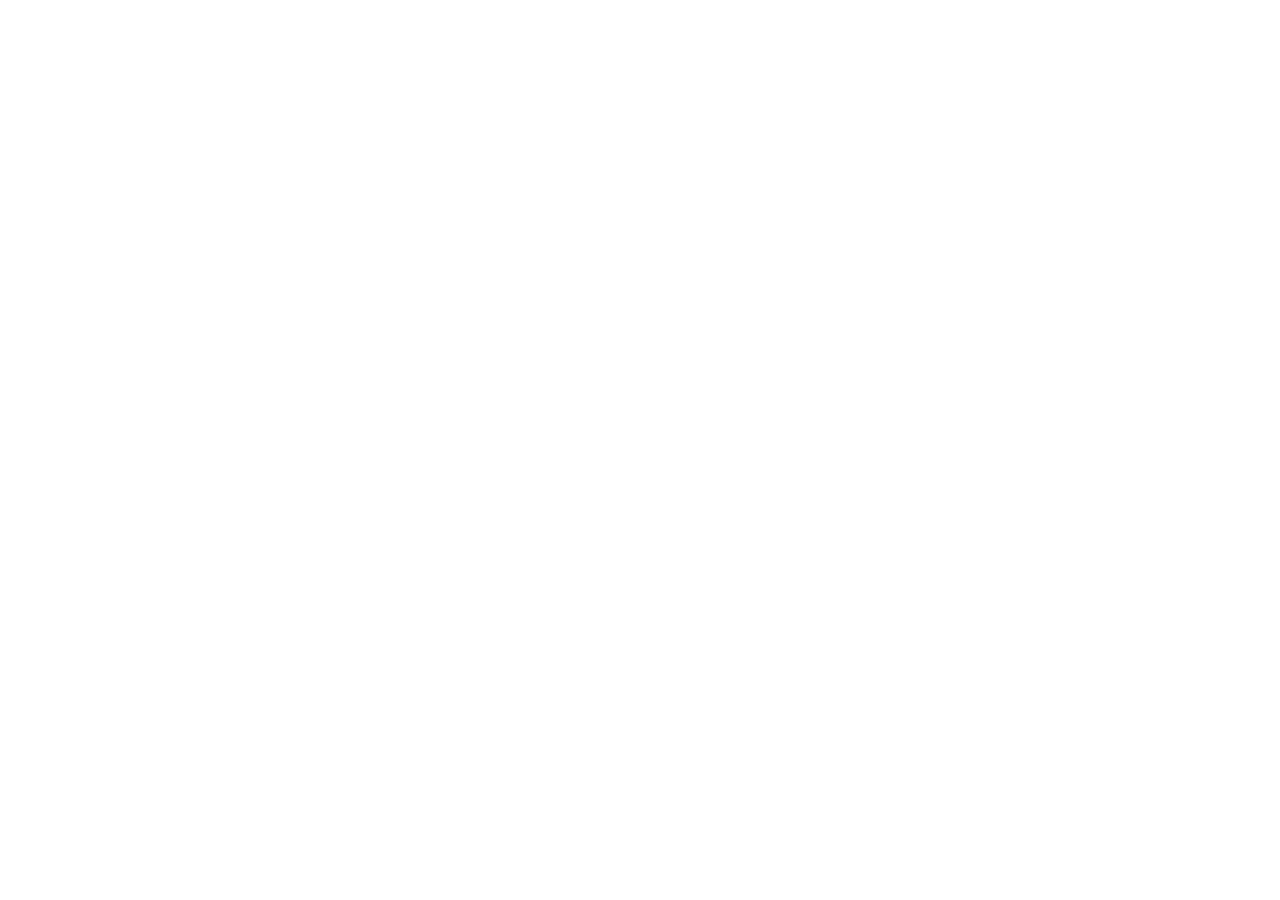
==== frontend/src/pages/home/index.html @ ae8a2eda "Loggin adding" ====
<!DOCTYPE html>
<html lang="en">

<head>
    <meta charset="UTF-8">
    <meta name="viewport" content="width=device-width, initial-scale=1.0">
    <title>Document</title>
    <script src="navbar.js" type="module"></script>
</head>

<body>
    <nav-bar></nav-bar>
</body>

</html>
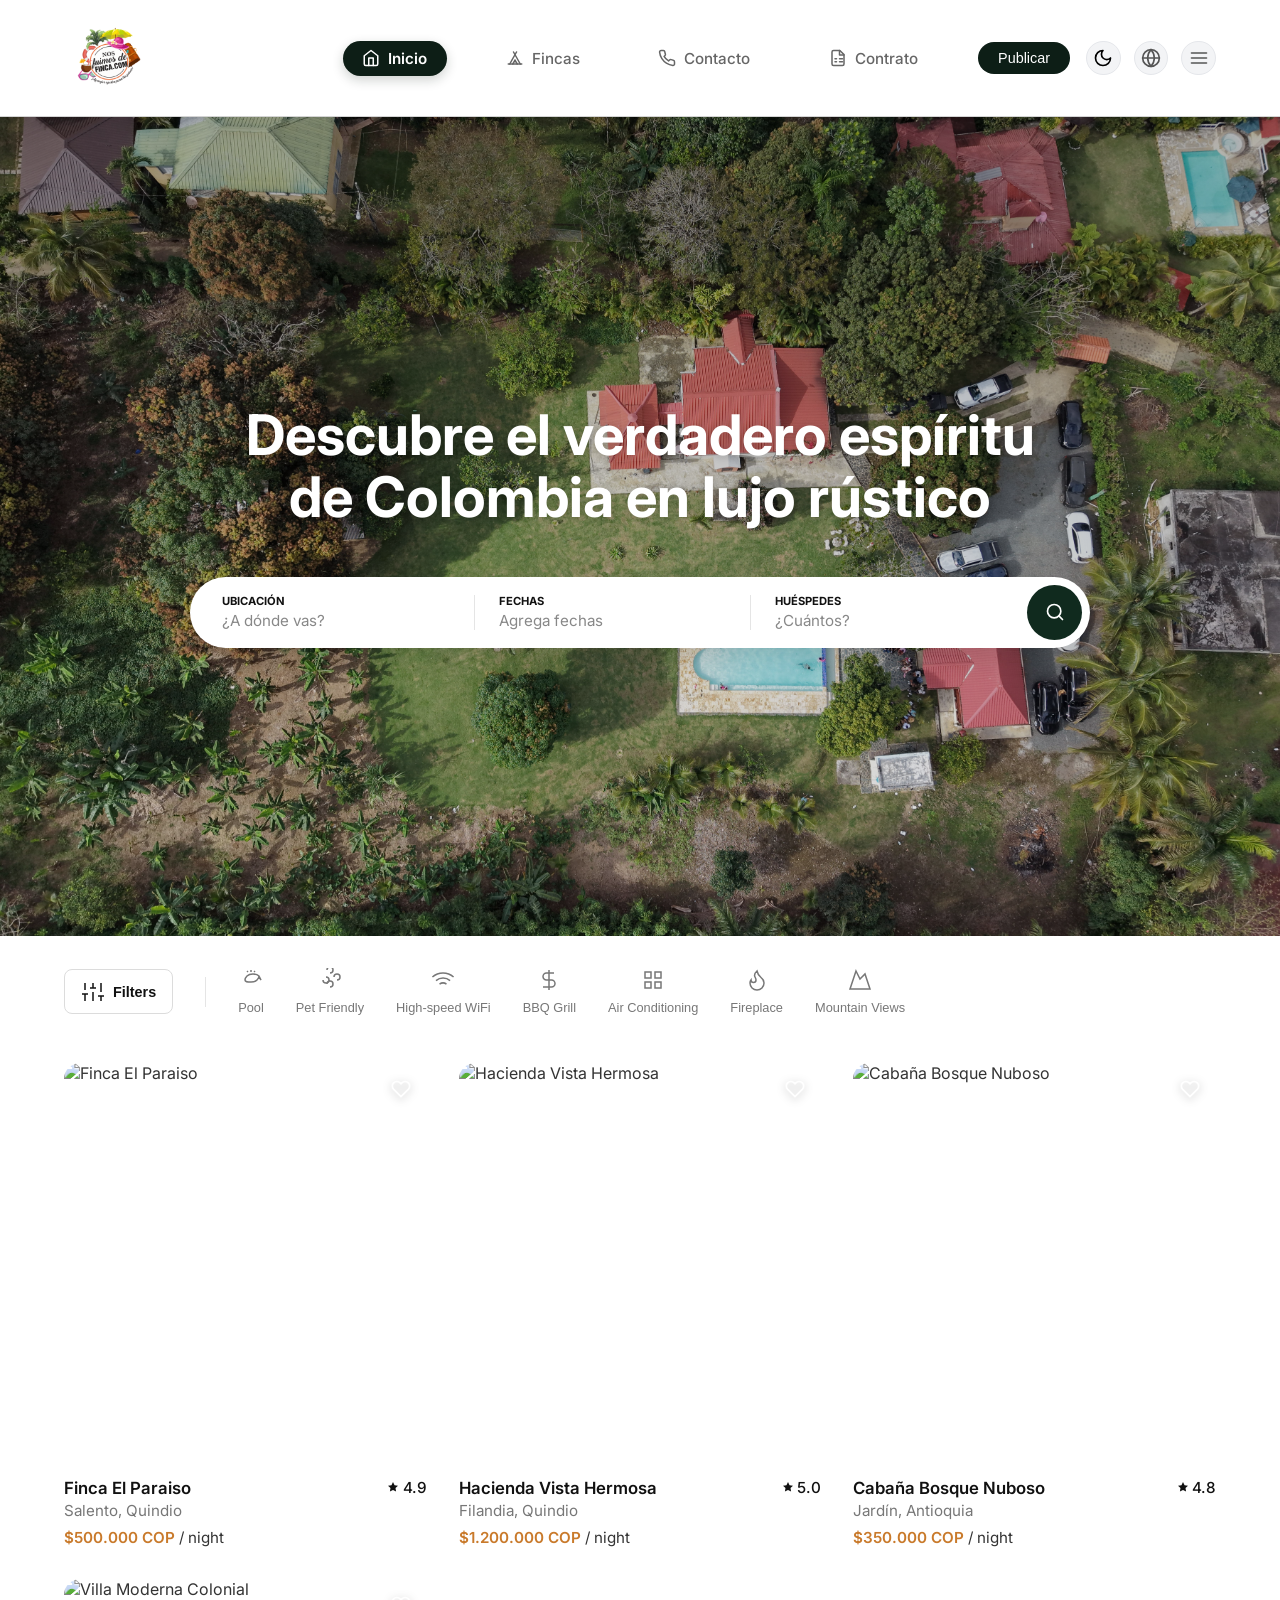
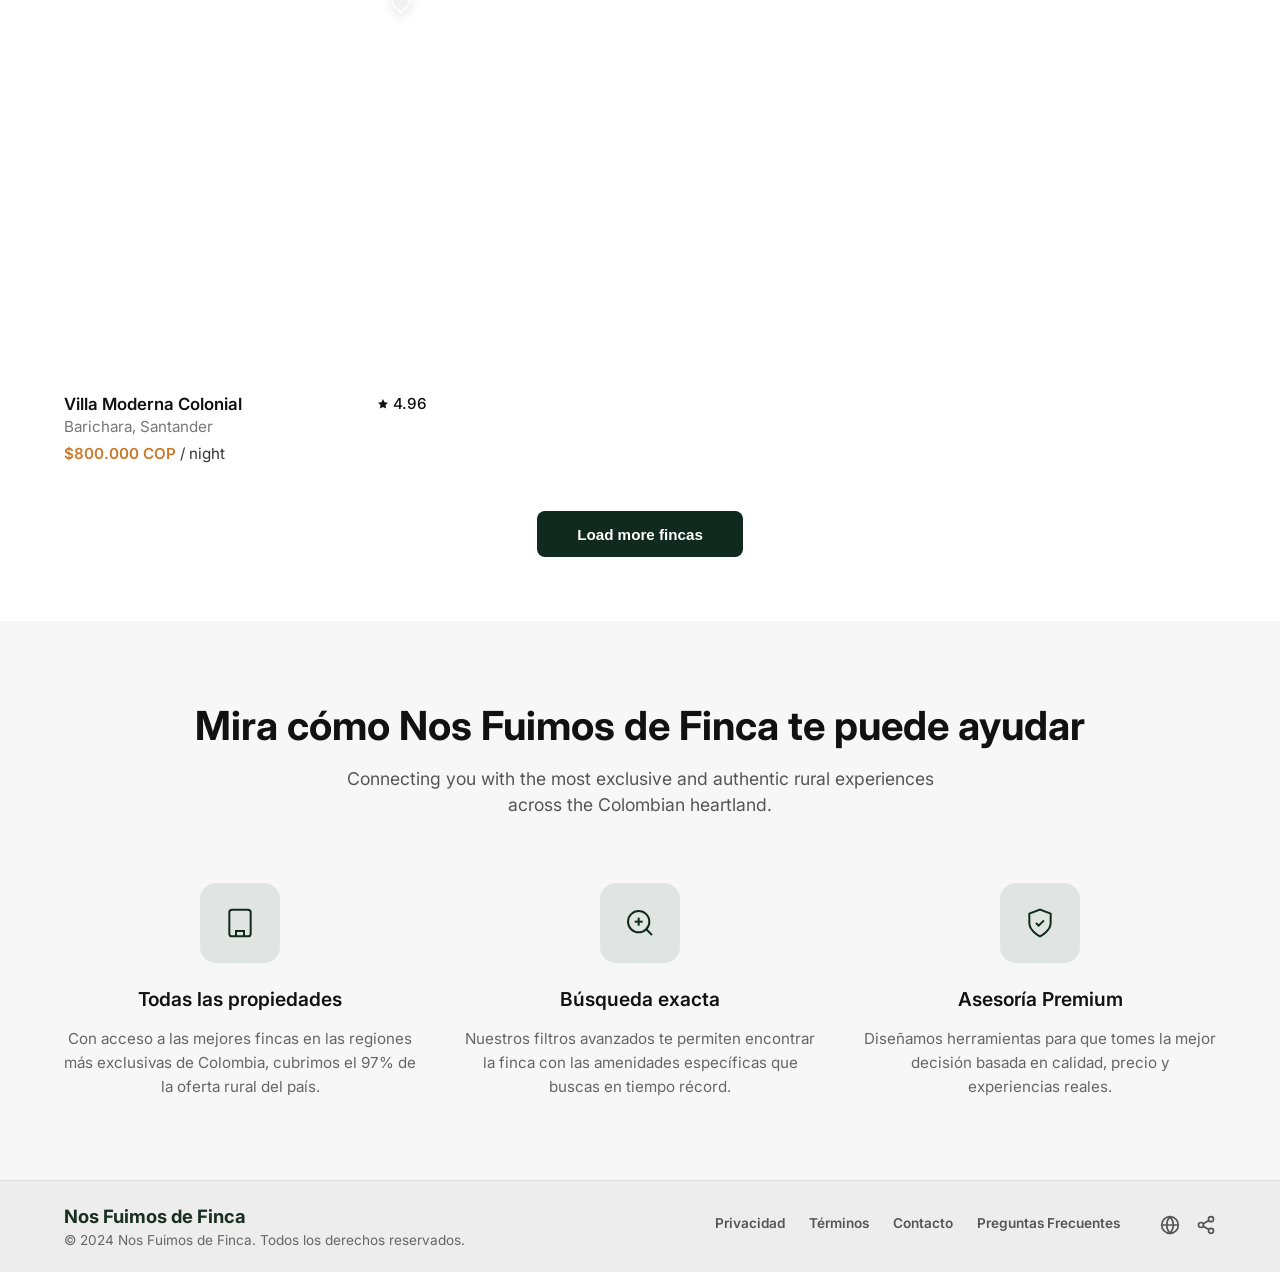
==== commit 8f47f9d5: "Index added" ====
--- a/frontend/src/pages/home/index.html
+++ b/frontend/src/pages/home/index.html
@@ -1,15 +1,275 @@
 <!DOCTYPE html>
-<html lang="en">
-
+<html lang="es">
 <head>
     <meta charset="UTF-8">
     <meta name="viewport" content="width=device-width, initial-scale=1.0">
-    <title>Document</title>
-    <script src="navbar.js" type="module"></script>
+    <title>Nos Fuimos de Finca - Home</title>
+    <link href="https://fonts.googleapis.com/css2?family=Inter:wght@400;500;600;700&display=swap" rel="stylesheet">
+    <link rel="stylesheet" href="../../components/navbar.css">
+    <link rel="stylesheet" href="../../components/footer.css">
+    <link rel="stylesheet" href="./home.css">
+    <link rel="stylesheet" href="https://cdn.jsdelivr.net/npm/flatpickr/dist/flatpickr.min.css">
+    <script src="https://cdn.jsdelivr.net/npm/flatpickr"></script>
+    <script src="https://npmcdn.com/flatpickr/dist/l10n/es.js"></script>
+    <script src="../../components/navbar.js" defer></script>
+    <script src="../../components/footer.js" defer></script>
+    <script src="./home.js" defer></script>
 </head>
-
 <body>
     <nav-bar></nav-bar>
+
+    <main class="home-wrapper">
+        <!-- Hero Section -->
+        <section class="hero-section">
+            <div class="hero-carousel" id="heroCarousel">
+                <div class="carousel-inner">
+                    <div class="carousel-item active">
+                        <img src="/frontend/public/pexels-arlin-raf-2160819254-37131300.jpg" alt="Cafetal en Colombia">
+                    </div>
+                    <div class="carousel-item">
+                        <img src="/frontend/public/pexels-clodoaldo-franco-2150764283-31316043.jpg" alt="Finca paisaje">
+                    </div>
+                    <div class="carousel-item">
+                        <img src="/frontend/public/pexels-santiagob-9408324.jpg" alt="Finca moderna">
+                    </div>
+                    <div class="carousel-item">
+                        <img src="/frontend/public/pexels-jean-paul-montanaro-49563862-14510506.jpg" alt="Paisaje verde">
+                    </div>
+                </div>
+                <div class="hero-overlay"></div>
+            </div>
+            
+            <div class="hero-content">
+                <h1 class="hero-title">Descubre el verdadero espíritu<br>de Colombia en lujo rústico</h1>
+                
+                <div class="hero-search-bar" id="searchBar">
+                    <!-- Buscador: Ubicación -->
+                    <div class="search-field" data-dropdown="location-dropdown">
+                        <div class="search-field-content">
+                            <label>UBICACIÓN</label>
+                            <input type="text" placeholder="¿A dónde vas?" readonly>
+                        </div>
+                        <div class="search-dropdown" id="location-dropdown">
+                            <ul class="dropdown-list">
+                                <li>Quindío, Colombia</li>
+                                <li>Antioquia, Colombia</li>
+                                <li>Santander, Colombia</li>
+                                <li>Eje Cafetero</li>
+                            </ul>
+                        </div>
+                    </div>
+                    
+                    <div class="search-divider"></div>
+                    
+                    <!-- Buscador: Fechas -->
+                    <div class="search-field" data-dropdown="dates-dropdown">
+                        <div class="search-field-content">
+                            <label>FECHAS</label>
+                            <input type="text" id="date-display" placeholder="Agrega fechas" readonly>
+                        </div>
+                        <div class="search-dropdown dates-dropdown-container" id="dates-dropdown">
+                            <!-- Contenedor para el calendario inline de Flatpickr -->
+                            <input type="text" id="date-picker-inline" style="display: none;">
+                        </div>
+                    </div>
+                    
+                    <div class="search-divider"></div>
+                    
+                    <!-- Buscador: Huéspedes -->
+                    <div class="search-field" data-dropdown="guests-dropdown">
+                        <div class="search-field-content">
+                            <label>HUÉSPEDES</label>
+                            <input type="text" placeholder="¿Cuántos?" readonly>
+                        </div>
+                        <div class="search-dropdown" id="guests-dropdown">
+                            <div class="guest-counter">
+                                <div class="guest-type">
+                                    <strong>Adultos</strong>
+                                    <span>Edad 13+</span>
+                                </div>
+                                <div class="counter-controls">
+                                    <button class="btn-minus">-</button>
+                                    <span>0</span>
+                                    <button class="btn-plus">+</button>
+                                </div>
+                            </div>
+                            <div class="guest-counter">
+                                <div class="guest-type">
+                                    <strong>Niños</strong>
+                                    <span>Edades 2-12</span>
+                                </div>
+                                <div class="counter-controls">
+                                    <button class="btn-minus">-</button>
+                                    <span>0</span>
+                                    <button class="btn-plus">+</button>
+                                </div>
+                            </div>
+                        </div>
+                    </div>
+                    
+                    <!-- Botón Buscar -->
+                    <button class="search-submit-btn" aria-label="Buscar">
+                        <svg width="20" height="20" viewBox="0 0 24 24" fill="none" stroke="currentColor" stroke-width="2" stroke-linecap="round" stroke-linejoin="round"><circle cx="11" cy="11" r="8"/><path d="m21 21-4.3-4.3"/></svg>
+                    </button>
+                </div>
+            </div>
+        </section>
+
+        <!-- Filters Section -->
+        <section class="filters-section">
+            <div class="filters-container">
+                <button class="filter-btn active">
+                    <svg width="24" height="24" viewBox="0 0 24 24" fill="none" stroke="currentColor" stroke-width="1.5"><path d="M4 21v-7M4 10V3M12 21v-9M12 8V3M20 21v-5M20 12V3M1 14h6M9 8h6M17 16h6"/></svg>
+                    <span>Filters</span>
+                </button>
+                <div class="filter-divider"></div>
+                <button class="filter-item">
+                    <svg width="24" height="24" viewBox="0 0 24 24" fill="none" stroke="currentColor" stroke-width="1.5"><path d="M22 12c-2-2-2-4-2-4s-2-2-6-2-6 2-6 2-2 2-2 4 2 2 6 2 6-2 6-2 2-2 2-4z"/><path d="M12 2v2"/><path d="M16 3l-1 1"/><path d="M8 3l1 1"/></svg>
+                    <span>Pool</span>
+                </button>
+                <button class="filter-item">
+                    <svg width="24" height="24" viewBox="0 0 24 24" fill="none" stroke="currentColor" stroke-width="1.5"><path d="M12 5a3 3 0 1 0-3-3M19 12a3 3 0 1 0-3-3M5 12a3 3 0 1 0 3-3M12 19a3 3 0 1 0-3-3"/></svg>
+                    <span>Pet Friendly</span>
+                </button>
+                <button class="filter-item">
+                    <svg width="24" height="24" viewBox="0 0 24 24" fill="none" stroke="currentColor" stroke-width="1.5"><path d="M5 12.55a11 11 0 0 1 14.08 0M1.42 9a16 16 0 0 1 21.16 0M8.53 16.11a6 6 0 0 1 6.95 0M12 20h.01"/></svg>
+                    <span>High-speed WiFi</span>
+                </button>
+                <button class="filter-item">
+                    <svg width="24" height="24" viewBox="0 0 24 24" fill="none" stroke="currentColor" stroke-width="1.5"><path d="M12 2v20M17 5H9.5a3.5 3.5 0 0 0 0 7h5a3.5 3.5 0 0 1 0 7H6"/></svg>
+                    <span>BBQ Grill</span>
+                </button>
+                <button class="filter-item">
+                    <svg width="24" height="24" viewBox="0 0 24 24" fill="none" stroke="currentColor" stroke-width="1.5"><path d="M14 14h6v6h-6zM4 14h6v6H4zM14 4h6v6h-6zM4 4h6v6H4z"/></svg>
+                    <span>Air Conditioning</span>
+                </button>
+                <button class="filter-item">
+                    <svg width="24" height="24" viewBox="0 0 24 24" fill="none" stroke="currentColor" stroke-width="1.5"><path d="M8.5 14.5A2.5 2.5 0 0 0 11 12c0-1.38-.5-2-1-3-1.072-2.143-.224-4.054 2-6 .5 2.5 2 4.9 4 6.5 2 1.6 3 3.5 3 5.5a7 7 0 1 1-14 0c0-1.153.433-2.294 1-3a2.5 2.5 0 0 0 2.5 2.5z"/></svg>
+                    <span>Fireplace</span>
+                </button>
+                <button class="filter-item">
+                    <svg width="24" height="24" viewBox="0 0 24 24" fill="none" stroke="currentColor" stroke-width="1.5"><path d="m8 3 4 8 5-5 5 15H2L8 3z"/></svg>
+                    <span>Mountain Views</span>
+                </button>
+            </div>
+        </section>
+
+        <!-- Fincas Catalog Grid -->
+        <section class="fincas-section">
+            <div class="fincas-grid">
+                <!-- Card 1 -->
+                <article class="finca-card">
+                    <div class="finca-img-wrapper">
+                        <img src="https://images.unsplash.com/photo-1518548419970-58e3b4079ab2?w=500&auto=format&fit=crop" alt="Finca El Paraiso">
+                        <button class="favorite-btn" aria-label="Favorite">
+                            <svg width="20" height="20" viewBox="0 0 24 24" fill="none" stroke="currentColor" stroke-width="2"><path d="M20.84 4.61a5.5 5.5 0 0 0-7.78 0L12 5.67l-1.06-1.06a5.5 5.5 0 0 0-7.78 7.78l1.06 1.06L12 21.23l7.78-7.78 1.06-1.06a5.5 5.5 0 0 0 0-7.78z"/></svg>
+                        </button>
+                    </div>
+                    <div class="finca-info">
+                        <div class="finca-header">
+                            <h3 class="finca-title">Finca El Paraiso</h3>
+                            <span class="finca-rating"><svg width="12" height="12" viewBox="0 0 24 24" fill="currentColor" stroke="none"><polygon points="12 2 15.09 8.26 22 9.27 17 14.14 18.18 21.02 12 17.77 5.82 21.02 7 14.14 2 9.27 8.91 8.26 12 2"/></svg> 4.9</span>
+                        </div>
+                        <p class="finca-location">Salento, Quindio</p>
+                        <p class="finca-price"><strong>$500.000 COP</strong> / night</p>
+                    </div>
+                </article>
+
+                <!-- Card 2 -->
+                <article class="finca-card">
+                    <div class="finca-img-wrapper">
+                        <img src="https://images.unsplash.com/photo-1449844908441-8829872d2607?w=500&auto=format&fit=crop" alt="Hacienda Vista Hermosa">
+                        <button class="favorite-btn" aria-label="Favorite">
+                            <svg width="20" height="20" viewBox="0 0 24 24" fill="none" stroke="currentColor" stroke-width="2"><path d="M20.84 4.61a5.5 5.5 0 0 0-7.78 0L12 5.67l-1.06-1.06a5.5 5.5 0 0 0-7.78 7.78l1.06 1.06L12 21.23l7.78-7.78 1.06-1.06a5.5 5.5 0 0 0 0-7.78z"/></svg>
+                        </button>
+                    </div>
+                    <div class="finca-info">
+                        <div class="finca-header">
+                            <h3 class="finca-title">Hacienda Vista Hermosa</h3>
+                            <span class="finca-rating"><svg width="12" height="12" viewBox="0 0 24 24" fill="currentColor" stroke="none"><polygon points="12 2 15.09 8.26 22 9.27 17 14.14 18.18 21.02 12 17.77 5.82 21.02 7 14.14 2 9.27 8.91 8.26 12 2"/></svg> 5.0</span>
+                        </div>
+                        <p class="finca-location">Filandia, Quindio</p>
+                        <p class="finca-price"><strong>$1.200.000 COP</strong> / night</p>
+                    </div>
+                </article>
+
+                <!-- Card 3 -->
+                <article class="finca-card">
+                    <div class="finca-img-wrapper">
+                        <img src="https://images.unsplash.com/photo-1522708323590-d24dbb6b0267?w=500&auto=format&fit=crop" alt="Cabaña Bosque Nuboso">
+                        <button class="favorite-btn" aria-label="Favorite">
+                            <svg width="20" height="20" viewBox="0 0 24 24" fill="none" stroke="currentColor" stroke-width="2"><path d="M20.84 4.61a5.5 5.5 0 0 0-7.78 0L12 5.67l-1.06-1.06a5.5 5.5 0 0 0-7.78 7.78l1.06 1.06L12 21.23l7.78-7.78 1.06-1.06a5.5 5.5 0 0 0 0-7.78z"/></svg>
+                        </button>
+                    </div>
+                    <div class="finca-info">
+                        <div class="finca-header">
+                            <h3 class="finca-title">Cabaña Bosque Nuboso</h3>
+                            <span class="finca-rating"><svg width="12" height="12" viewBox="0 0 24 24" fill="currentColor" stroke="none"><polygon points="12 2 15.09 8.26 22 9.27 17 14.14 18.18 21.02 12 17.77 5.82 21.02 7 14.14 2 9.27 8.91 8.26 12 2"/></svg> 4.8</span>
+                        </div>
+                        <p class="finca-location">Jardín, Antioquia</p>
+                        <p class="finca-price"><strong>$350.000 COP</strong> / night</p>
+                    </div>
+                </article>
+
+                <!-- Card 4 -->
+                <article class="finca-card">
+                    <div class="finca-img-wrapper">
+                        <img src="https://images.unsplash.com/photo-1600596542815-ffad4c1539a9?w=500&auto=format&fit=crop" alt="Villa Moderna Colonial">
+                        <button class="favorite-btn" aria-label="Favorite">
+                            <svg width="20" height="20" viewBox="0 0 24 24" fill="none" stroke="currentColor" stroke-width="2"><path d="M20.84 4.61a5.5 5.5 0 0 0-7.78 0L12 5.67l-1.06-1.06a5.5 5.5 0 0 0-7.78 7.78l1.06 1.06L12 21.23l7.78-7.78 1.06-1.06a5.5 5.5 0 0 0 0-7.78z"/></svg>
+                        </button>
+                    </div>
+                    <div class="finca-info">
+                        <div class="finca-header">
+                            <h3 class="finca-title">Villa Moderna Colonial</h3>
+                            <span class="finca-rating"><svg width="12" height="12" viewBox="0 0 24 24" fill="currentColor" stroke="none"><polygon points="12 2 15.09 8.26 22 9.27 17 14.14 18.18 21.02 12 17.77 5.82 21.02 7 14.14 2 9.27 8.91 8.26 12 2"/></svg> 4.96</span>
+                        </div>
+                        <p class="finca-location">Barichara, Santander</p>
+                        <p class="finca-price"><strong>$800.000 COP</strong> / night</p>
+                    </div>
+                </article>
+            </div>
+            
+            <div class="load-more-container">
+                <button class="btn-load-more">Load more fincas</button>
+            </div>
+        </section>
+
+        <!-- Benefits Section -->
+        <section class="benefits-section">
+            <div class="benefits-container">
+                <h2 class="benefits-title">Mira cómo Nos Fuimos de Finca te puede ayudar</h2>
+                <p class="benefits-subtitle">Connecting you with the most exclusive and authentic rural experiences across the Colombian heartland.</p>
+                
+                <div class="benefits-grid">
+                    <div class="benefit-card">
+                        <div class="benefit-icon">
+                            <svg width="32" height="32" viewBox="0 0 24 24" fill="none" stroke="currentColor" stroke-width="1.5"><rect x="4" y="2" width="16" height="20" rx="2" ry="2"/><path d="M9 22v-4h6v4"/><path d="M8 6h.01"/><path d="M16 6h.01"/><path d="M12 6h.01"/><path d="M12 10h.01"/><path d="M12 14h.01"/><path d="M16 10h.01"/><path d="M16 14h.01"/><path d="M8 10h.01"/><path d="M8 14h.01"/></svg>
+                        </div>
+                        <h3 class="benefit-title">Todas las propiedades</h3>
+                        <p class="benefit-desc">Con acceso a las mejores fincas en las regiones más exclusivas de Colombia, cubrimos el 97% de la oferta rural del país.</p>
+                    </div>
+                    
+                    <div class="benefit-card">
+                        <div class="benefit-icon">
+                            <svg width="32" height="32" viewBox="0 0 24 24" fill="none" stroke="currentColor" stroke-width="1.5"><circle cx="11" cy="11" r="8"/><path d="m21 21-4.3-4.3"/><path d="M11 8v6"/><path d="M8 11h6"/></svg>
+                        </div>
+                        <h3 class="benefit-title">Búsqueda exacta</h3>
+                        <p class="benefit-desc">Nuestros filtros avanzados te permiten encontrar la finca con las amenidades específicas que buscas en tiempo récord.</p>
+                    </div>
+                    
+                    <div class="benefit-card">
+                        <div class="benefit-icon">
+                            <svg width="32" height="32" viewBox="0 0 24 24" fill="none" stroke="currentColor" stroke-width="1.5"><path d="M12 22s8-4 8-10V5l-8-3-8 3v7c0 6 8 10 8 10z"/><path d="m9 12 2 2 4-4"/></svg>
+                        </div>
+                        <h3 class="benefit-title">Asesoría Premium</h3>
+                        <p class="benefit-desc">Diseñamos herramientas para que tomes la mejor decisión basada en calidad, precio y experiencias reales.</p>
+                    </div>
+                </div>
+            </div>
+        </section>
+    </main>
+
+    <global-footer></global-footer>
 </body>
-
 </html>
--- a/frontend/src/components/navbar.css
+++ b/frontend/src/components/navbar.css
@@ -0,0 +1,271 @@
+/* Contenedor de la barra de navegación */
+
+.ctx-c_nav {
+    width: 100%;
+    background-color: #ffffff;
+    border-bottom: 1px solid #d4d4d4;
+    position: sticky;
+    top: 0; /* Add top: 0 to ensure sticky works correctly if not present */
+    z-index: 100;
+}
+
+.ctx-nav_bar {
+    display: flex;
+    align-items: center;
+    margin: 0 auto;
+    padding: 1rem 5%;
+    gap: 1rem;
+}
+
+/* Logo */
+
+.ctx-c_nav_logo {
+    flex: 1;
+    display: flex;
+    justify-content: flex-start;
+}
+
+.ctx-c_nav_logo .logo img {
+    height: 80px;
+    width: auto;
+    object-fit: contain;
+}
+
+/* Main Navigation Links */
+
+
+.ctx-c_nav_main_options {
+    display: flex;
+    justify-content: center;
+}
+
+.ctx-options {
+    display: flex;
+    list-style: none;
+    gap: 2.5rem;
+}
+
+.ctx-options li {
+    list-style: none;
+}
+
+.ctx-options li a {
+    display: flex;
+    align-items: center;
+    gap: 0.5rem;
+    font-size: 0.95rem;
+    color: #666666;
+    text-decoration: none;
+    font-weight: 500;
+    white-space: nowrap;
+    padding: 0.5rem 1.2rem;
+    border-radius: 50px;
+    transition: all 0.3s ease;
+}
+
+.ctx-options li a:hover {
+    color: #0d1e16;
+    background-color: rgba(13, 30, 22, 0.05);
+    transform: translateY(-2px);
+}
+
+/* Active State matches the image */
+.ctx-options li.active a {
+    color: #ffffff;
+    font-weight: 600;
+    background-color: #0d1e16;
+    box-shadow: 0 4px 12px rgba(13, 30, 22, 0.2);
+}
+
+/* Right Actions (Button & Icons) */
+
+.ctx-c_nav_actions {
+    flex: 1;
+    display: flex;
+    align-items: center;
+    justify-content: flex-end;
+    gap: 1rem;
+}
+
+/* Publicar Button */
+
+.btn-dark {
+    background-color: #0d1e16;
+    color: #ffffff;
+    border: none;
+    padding: 0.5rem 1.25rem;
+    border-radius: 50px;
+    font-weight: 500;
+    font-size: 0.9rem;
+    cursor: pointer;
+    transition: background-color 0.2s ease;
+    white-space: nowrap;
+}
+
+.btn-dark:hover {
+    background-color: #1a3c2c;
+}
+
+/* Icons Wrapper */
+.nav-icons {
+    display: flex;
+    align-items: center;
+    gap: 0.8rem;
+}
+
+/* Dropdowns */
+.dropdown {
+    position: relative;
+}
+
+.dropdown-trigger {
+    cursor: pointer;
+    display: flex;
+    align-items: center;
+    justify-content: center;
+    color: #555;
+    transition: color 0.2s ease;
+    background: none;
+    border: none;
+    font-family: inherit;
+    font-size: inherit;
+}
+
+.dropdown-trigger:hover {
+    color: #111;
+}
+
+.menu-btn {
+    background-color: #f3f4f6;
+    padding: 0.4rem;
+    border-radius: 50%;
+    border: 1px solid #e5e7eb;
+    cursor: pointer;
+    display: flex;
+    align-items: center;
+    justify-content: center;
+}
+
+.menu-btn:hover {
+    box-shadow: 0 2px 5px rgba(0, 0, 0, 0.1);
+}
+
+.dropdown ul {
+    position: absolute;
+    top: 100%;
+    right: 0;
+    background: white;
+    list-style: none;
+    padding: 0.5rem 0;
+    margin-top: 0.5rem;
+    border-radius: 8px;
+    box-shadow: 0 4px 12px rgba(0, 0, 0, 0.1);
+    min-width: 150px;
+    z-index: 10;
+
+    visibility: hidden;
+    opacity: 0;
+    transform: translateY(10px);
+    transition: all 0.2s ease;
+}
+
+/* Puente invisible para mantener el hover en el espacio vacío */
+.dropdown ul::before {
+    content: '';
+    position: absolute;
+    top: -0.5rem;
+    left: 0;
+    width: 100%;
+    height: 0.5rem;
+}
+
+.dropdown:hover ul {
+    visibility: visible;
+    opacity: 1;
+    transform: translateY(0);
+}
+
+.dropdown ul li a {
+    display: block;
+    padding: 0.5rem 1rem;
+    color: #333;
+    text-decoration: none;
+    font-size: 0.9rem;
+}
+
+.dropdown ul li a:hover {
+    background-color: #f9f9f9;
+}
+
+/*  Responsive Design (Media Queries) */
+
+/* Tablet & Smaller Screens */
+@media screen and (max-width: 992px) {
+    .ctx-options {
+        gap: 1.5rem;
+    }
+
+    .ctx-nav_bar {
+        padding: 1rem 4%;
+    }
+}
+
+/* Mobile Devices */
+@media screen and (max-width: 768px) {
+    .ctx-c_nav_main_options {
+        order: 3;
+        flex: 1 1 100%;
+        margin-top: 1rem;
+        overflow-x: auto;
+        -webkit-overflow-scrolling: touch;
+        justify-content: flex-start;
+    }
+
+    /* Scrollbar styling para mobile */
+    .ctx-c_nav_main_options::-webkit-scrollbar {
+        height: 4px;
+    }
+
+    .ctx-c_nav_main_options::-webkit-scrollbar-thumb {
+        background: #e5e7eb;
+        border-radius: 4px;
+    }
+
+    .ctx-options {
+        gap: 1.5rem;
+        justify-content: flex-start;
+        width: max-content;
+        padding: 0.5rem 1rem 1rem 1rem;
+        margin: 0;
+    }
+
+    .ctx-options li a {
+        font-size: 1.15rem;
+        padding: 0.6rem 1.5rem;
+    }
+
+    .ctx-nav_bar {
+        padding: 0.8rem 1.5rem;
+        flex-wrap: wrap;
+    }
+
+    .btn-dark {
+        padding: 0.4rem 1rem;
+        font-size: 0.85rem;
+    }
+
+    .ctx-c_nav_logo .logo img {
+        height: 60px;
+        /* Scaled down slightly for mobile */
+    }
+}
+
+@media screen and (max-width: 480px) {
+    .ctx-nav_bar {
+        padding: 0.8rem 1rem;
+    }
+
+    .nav-icons {
+        gap: 0.5rem;
+    }
+}
--- a/frontend/src/components/footer.css
+++ b/frontend/src/components/footer.css
@@ -0,0 +1,56 @@
+/* =========================================
+   GLOBAL FOOTER COMPONENT
+========================================= */
+.global-footer {
+    display: flex;
+    justify-content: space-between;
+    align-items: center;
+    background-color: #ededed;
+    padding: 1.5rem 5%;
+    border-top: 1px solid #ddd;
+    color: #444;
+}
+
+.footer-left h2 {
+    font-size: 1.15rem;
+    font-weight: 700;
+    color: #1a2f24;
+    margin-bottom: 0.3rem;
+}
+
+.footer-left p {
+    font-size: 0.85rem;
+    color: #666;
+}
+
+.footer-right {
+    display: flex;
+    gap: 1.5rem;
+}
+
+.footer-right a {
+    text-decoration: none;
+    color: #555;
+    font-size: 0.85rem;
+    font-weight: 600;
+    transition: color 0.2s;
+}
+
+.footer-right a:hover {
+    color: #1a2f24;
+}
+
+/* Responsive Footer */
+@media screen and (max-width: 768px) {
+    .global-footer {
+        flex-direction: column;
+        align-items: flex-start;
+        gap: 1.5rem;
+        padding: 1.5rem 1rem;
+    }
+
+    .footer-right {
+        flex-wrap: wrap;
+        gap: 1rem;
+    }
+}
--- a/frontend/src/pages/home/home.css
+++ b/frontend/src/pages/home/home.css
@@ -0,0 +1,637 @@
+/* =========================================
+   BASE STYLES & RESET
+========================================= */
+* {
+    margin: 0;
+    padding: 0;
+    box-sizing: border-box;
+}
+
+body {
+    font-family: 'Inter', sans-serif;
+    background-color: #ffffff;
+    color: #333;
+    overflow-x: hidden;
+}
+
+/* =========================================
+   HERO SECTION & CAROUSEL
+========================================= */
+.hero-section {
+    position: relative;
+    width: 100%;
+    height: calc(100vh - 81px); /* Resta la altura del navbar aprox */
+    min-height: 500px;
+    margin: 0;
+    border-radius: 0;
+    /* Eliminamos overflow: hidden para que los dropdowns puedan salir del hero */
+    z-index: 20; /* Asegurar que el hero y sus dropdowns estén por encima del dashboard/filtros inferiores */
+    display: flex;
+    flex-direction: column;
+    justify-content: center;
+    align-items: center;
+}
+
+.hero-carousel {
+    position: absolute;
+    top: 0;
+    left: 0;
+    width: 100%;
+    height: 100%;
+    z-index: 1;
+    overflow: hidden; /* Mantenemos las imágenes contenidas aquí */
+}
+
+.carousel-inner {
+    width: 100%;
+    height: 100%;
+    position: relative;
+}
+
+.carousel-item {
+    position: absolute;
+    top: 0;
+    left: 0;
+    width: 100%;
+    height: 100%;
+    opacity: 0;
+    transition: opacity 1.5s ease-in-out;
+}
+
+.carousel-item.active {
+    opacity: 1;
+}
+
+.carousel-item img {
+    width: 100%;
+    height: 100%;
+    object-fit: cover;
+}
+
+.hero-overlay {
+    position: absolute;
+    top: 0;
+    left: 0;
+    width: 100%;
+    height: 100%;
+    background: linear-gradient(to bottom, rgba(0,0,0,0.3) 0%, rgba(0,0,0,0.1) 100%);
+    z-index: 2;
+}
+
+.hero-content {
+    position: relative;
+    z-index: 3;
+    text-align: center;
+    width: 100%;
+    padding: 0 1rem;
+}
+
+.hero-title {
+    color: #ffffff;
+    font-size: 3.5rem;
+    font-weight: 700;
+    line-height: 1.1;
+    margin-bottom: 3rem;
+    text-shadow: 0 2px 10px rgba(0,0,0,0.2);
+}
+
+/* SEARCH BAR */
+.hero-search-bar {
+    display: inline-flex;
+    align-items: center;
+    background-color: #ffffff;
+    border-radius: 60px;
+    padding: 0.5rem;
+    box-shadow: 0 8px 25px rgba(0,0,0,0.1);
+    max-width: 900px;
+    width: 100%;
+    margin: 0 auto;
+    position: relative; /* Para los dropdowns */
+}
+
+.search-field {
+    position: relative; /* Contenedor base para cada input+dropdown */
+    flex: 1;
+    border-radius: 40px;
+    transition: background-color 0.2s ease;
+}
+
+.search-field-content {
+    display: flex;
+    flex-direction: column;
+    align-items: flex-start;
+    padding: 0.5rem 1.5rem;
+    cursor: pointer;
+    border-radius: 40px;
+}
+
+.search-field:hover, .search-field.active {
+    background-color: #f7f7f7;
+}
+
+.search-field-content label {
+    font-size: 0.7rem;
+    font-weight: 700;
+    color: #111;
+    margin-bottom: 0.2rem;
+    text-transform: uppercase;
+    cursor: pointer;
+}
+
+.search-field-content input {
+    border: none;
+    background: transparent;
+    font-family: inherit;
+    font-size: 0.95rem;
+    color: #333;
+    width: 100%;
+    outline: none;
+    cursor: pointer;
+}
+
+.search-field-content input::placeholder {
+    color: #888;
+}
+
+/* Dropdowns del buscador */
+.search-dropdown {
+    position: absolute;
+    top: calc(100% + 15px);
+    left: 0;
+    width: max-content; /* Permite que el contenedor crezca según el contenido (calendario doble) */
+    min-width: 320px;
+    background: #ffffff;
+    border-radius: 24px;
+    box-shadow: 0 10px 30px rgba(0,0,0,0.1);
+    padding: 1.5rem;
+    z-index: 100;
+    
+    /* Animación inicial oculta */
+    opacity: 0;
+    visibility: hidden;
+    transform: translateY(-10px);
+    transition: all 0.3s cubic-bezier(0.4, 0, 0.2, 1);
+}
+
+.search-field.active .search-dropdown {
+    opacity: 1;
+    visibility: visible;
+    transform: translateY(0);
+}
+
+/* Estilos internos de los dropdowns */
+.dropdown-list {
+    list-style: none;
+    padding: 0;
+    margin: 0;
+}
+
+.dropdown-list li {
+    padding: 0.8rem 1rem;
+    cursor: pointer;
+    border-radius: 8px;
+    transition: background 0.2s;
+    font-weight: 500;
+}
+
+.dropdown-list li:hover {
+    background: #f3f4f6;
+}
+
+.dropdown-placeholder {
+    text-align: center;
+    color: #666;
+    padding: 1rem 0;
+}
+
+/* Custom styles for Flatpickr inline calendar */
+.dates-dropdown-container {
+    padding: 1rem !important;
+    left: 50%;
+    transform: translateX(-50%) translateY(-10px);
+}
+
+.search-field.active .dates-dropdown-container {
+    transform: translateX(-50%) translateY(0);
+}
+
+.flatpickr-calendar.inline {
+    box-shadow: none !important;
+    border: none !important;
+    margin: 0 auto;
+}
+
+.flatpickr-day.selected, .flatpickr-day.startRange, .flatpickr-day.endRange, .flatpickr-day.selected.inRange, .flatpickr-day.startRange.inRange, .flatpickr-day.endRange.inRange, .flatpickr-day.selected:focus, .flatpickr-day.startRange:focus, .flatpickr-day.endRange:focus, .flatpickr-day.selected:hover, .flatpickr-day.startRange:hover, .flatpickr-day.endRange:hover, .flatpickr-day.selected.prevMonthDay, .flatpickr-day.startRange.prevMonthDay, .flatpickr-day.endRange.prevMonthDay, .flatpickr-day.selected.nextMonthDay, .flatpickr-day.startRange.nextMonthDay, .flatpickr-day.endRange.nextMonthDay {
+    background: #111 !important;
+    border-color: #111 !important;
+}
+
+.guest-counter {
+    display: flex;
+    justify-content: space-between;
+    align-items: center;
+    padding: 1rem 0;
+    border-bottom: 1px solid #eaeaea;
+}
+
+.guest-counter:last-child {
+    border-bottom: none;
+    padding-bottom: 0;
+}
+
+.guest-type {
+    display: flex;
+    flex-direction: column;
+}
+
+.guest-type strong {
+    font-size: 1rem;
+    color: #111;
+}
+
+.guest-type span {
+    font-size: 0.85rem;
+    color: #777;
+}
+
+.counter-controls {
+    display: flex;
+    align-items: center;
+    gap: 1rem;
+}
+
+.counter-controls button {
+    width: 32px;
+    height: 32px;
+    border-radius: 50%;
+    border: 1px solid #ccc;
+    background: white;
+    font-size: 1.2rem;
+    display: flex;
+    align-items: center;
+    justify-content: center;
+    cursor: pointer;
+    color: #555;
+    transition: border-color 0.2s;
+}
+
+.counter-controls button:hover {
+    border-color: #111;
+    color: #111;
+}
+
+.search-divider {
+    width: 1px;
+    height: 35px;
+    background-color: #e5e5e5;
+}
+
+.search-submit-btn {
+    background-color: #102a1e;
+    color: white;
+    border: none;
+    width: 55px;
+    height: 55px;
+    border-radius: 50%;
+    display: flex;
+    align-items: center;
+    justify-content: center;
+    cursor: pointer;
+    transition: background-color 0.2s ease;
+    flex-shrink: 0;
+}
+
+.search-submit-btn:hover {
+    background-color: #0b1e15;
+}
+
+/* =========================================
+   FILTERS SECTION
+========================================= */
+.filters-section {
+    padding: 2rem 5%;
+}
+
+.filters-container {
+    display: flex;
+    align-items: center;
+    gap: 2rem;
+    overflow-x: auto;
+    padding-bottom: 1rem;
+    scrollbar-width: none; /* Firefox */
+}
+
+.filters-container::-webkit-scrollbar {
+    display: none; /* Chrome/Safari */
+}
+
+.filter-btn {
+    display: flex;
+    align-items: center;
+    gap: 0.5rem;
+    background-color: #ffffff;
+    border: 1px solid #dcdcdc;
+    border-radius: 8px;
+    padding: 0.6rem 1rem;
+    font-size: 0.9rem;
+    font-weight: 600;
+    color: #111;
+    cursor: pointer;
+    white-space: nowrap;
+    transition: box-shadow 0.2s;
+}
+
+.filter-btn:hover {
+    box-shadow: 0 2px 8px rgba(0,0,0,0.08);
+}
+
+.filter-divider {
+    width: 1px;
+    height: 30px;
+    background-color: #e5e5e5;
+    flex-shrink: 0;
+}
+
+.filter-item {
+    display: flex;
+    flex-direction: column;
+    align-items: center;
+    gap: 0.5rem;
+    background: none;
+    border: none;
+    color: #777;
+    cursor: pointer;
+    white-space: nowrap;
+    transition: color 0.2s;
+}
+
+.filter-item svg {
+    color: inherit;
+}
+
+.filter-item span {
+    font-size: 0.8rem;
+    font-weight: 500;
+}
+
+.filter-item:hover, .filter-item.active {
+    color: #111;
+}
+
+/* =========================================
+   FINCAS CATALOG GRID
+========================================= */
+.fincas-section {
+    padding: 0 5% 4rem 5%;
+}
+
+.fincas-grid {
+    display: grid;
+    grid-template-columns: repeat(auto-fill, minmax(280px, 1fr));
+    gap: 2rem;
+    margin-bottom: 3rem;
+}
+
+.finca-card {
+    display: flex;
+    flex-direction: column;
+    gap: 1rem;
+    cursor: pointer;
+    group: card;
+}
+
+.finca-img-wrapper {
+    position: relative;
+    width: 100%;
+    aspect-ratio: 1 / 1.1;
+    border-radius: 16px;
+    overflow: hidden;
+}
+
+.finca-img-wrapper img {
+    width: 100%;
+    height: 100%;
+    object-fit: cover;
+    transition: transform 0.3s ease;
+}
+
+.finca-card:hover .finca-img-wrapper img {
+    transform: scale(1.05);
+}
+
+.favorite-btn {
+    position: absolute;
+    top: 1rem;
+    right: 1rem;
+    background: transparent;
+    border: none;
+    color: white;
+    cursor: pointer;
+    z-index: 5;
+    transition: transform 0.2s;
+    filter: drop-shadow(0 2px 4px rgba(0,0,0,0.3));
+}
+
+.favorite-btn:hover {
+    transform: scale(1.1);
+}
+
+.finca-info {
+    display: flex;
+    flex-direction: column;
+    gap: 0.2rem;
+}
+
+.finca-header {
+    display: flex;
+    justify-content: space-between;
+    align-items: flex-start;
+}
+
+.finca-title {
+    font-size: 1.05rem;
+    font-weight: 600;
+    color: #111;
+}
+
+.finca-rating {
+    display: flex;
+    align-items: center;
+    gap: 0.2rem;
+    font-size: 0.95rem;
+    font-weight: 500;
+    color: #111;
+}
+
+.finca-rating svg {
+    color: #111;
+}
+
+.finca-location {
+    font-size: 0.95rem;
+    color: #777;
+}
+
+.finca-price {
+    font-size: 0.95rem;
+    color: #333;
+    margin-top: 0.3rem;
+}
+
+.finca-price strong {
+    color: #c97a2b; /* Tono café/naranja para el precio */
+    font-weight: 600;
+}
+
+/* Load More Button */
+.load-more-container {
+    text-align: center;
+}
+
+.btn-load-more {
+    background-color: #102a1e;
+    color: white;
+    border: none;
+    padding: 0.9rem 2.5rem;
+    border-radius: 8px;
+    font-size: 0.95rem;
+    font-weight: 600;
+    cursor: pointer;
+    transition: background-color 0.2s;
+}
+
+.btn-load-more:hover {
+    background-color: #0b1e15;
+}
+
+/* =========================================
+   BENEFITS SECTION
+========================================= */
+.benefits-section {
+    background-color: #f7f7f7;
+    padding: 5rem 5%;
+    text-align: center;
+}
+
+.benefits-title {
+    font-size: 2.5rem;
+    font-weight: 700;
+    color: #111;
+    margin-bottom: 1rem;
+}
+
+.benefits-subtitle {
+    font-size: 1.1rem;
+    color: #555;
+    max-width: 600px;
+    margin: 0 auto 4rem auto;
+    line-height: 1.5;
+}
+
+.benefits-grid {
+    display: grid;
+    grid-template-columns: repeat(3, 1fr);
+    gap: 3rem;
+    max-width: 1200px;
+    margin: 0 auto;
+}
+
+.benefit-card {
+    display: flex;
+    flex-direction: column;
+    align-items: center;
+}
+
+.benefit-icon {
+    width: 80px;
+    height: 80px;
+    background-color: #e0e4e2;
+    border-radius: 16px;
+    display: flex;
+    align-items: center;
+    justify-content: center;
+    margin-bottom: 1.5rem;
+    color: #102a1e;
+}
+
+.benefit-title {
+    font-size: 1.2rem;
+    font-weight: 600;
+    color: #111;
+    margin-bottom: 1rem;
+}
+
+.benefit-desc {
+    font-size: 0.95rem;
+    color: #666;
+    line-height: 1.6;
+}
+
+/* =========================================
+   RESPONSIVE
+========================================= */
+@media screen and (max-width: 900px) {
+    .hero-section {
+        width: 100%;
+        border-radius: 0;
+        height: 60vh;
+    }
+
+    .hero-title {
+        font-size: 2.2rem;
+        margin-bottom: 2rem;
+    }
+
+    .hero-search-bar {
+        flex-direction: column;
+        border-radius: 20px;
+        padding: 1rem;
+        width: 90%;
+    }
+
+    .search-divider {
+        width: 100%;
+        height: 1px;
+        margin: 0.5rem 0;
+    }
+
+    .search-field {
+        width: 100%;
+        padding: 0.5rem 1rem;
+        position: static; /* Cambiamos a static para que el dropdown tome el ancho de la barra */
+    }
+
+    .search-dropdown {
+        width: calc(100% - 2rem) !important;
+        min-width: 0;
+        left: 1rem !important;
+        transform: translateY(-10px) !important;
+        padding: 1rem;
+    }
+    
+    .dates-dropdown-container {
+        left: 1rem !important;
+        transform: translateY(-10px) !important;
+    }
+
+    .search-field.active .search-dropdown,
+    .search-field.active .dates-dropdown-container {
+        transform: translateY(0) !important;
+    }
+
+    .search-submit-btn {
+        width: 100%;
+        border-radius: 12px;
+        margin-top: 1rem;
+        height: 50px;
+    }
+
+    .benefits-grid {
+        grid-template-columns: 1fr;
+        gap: 2.5rem;
+    }
+    
+    .benefits-title {
+        font-size: 2rem;
+    }
+}
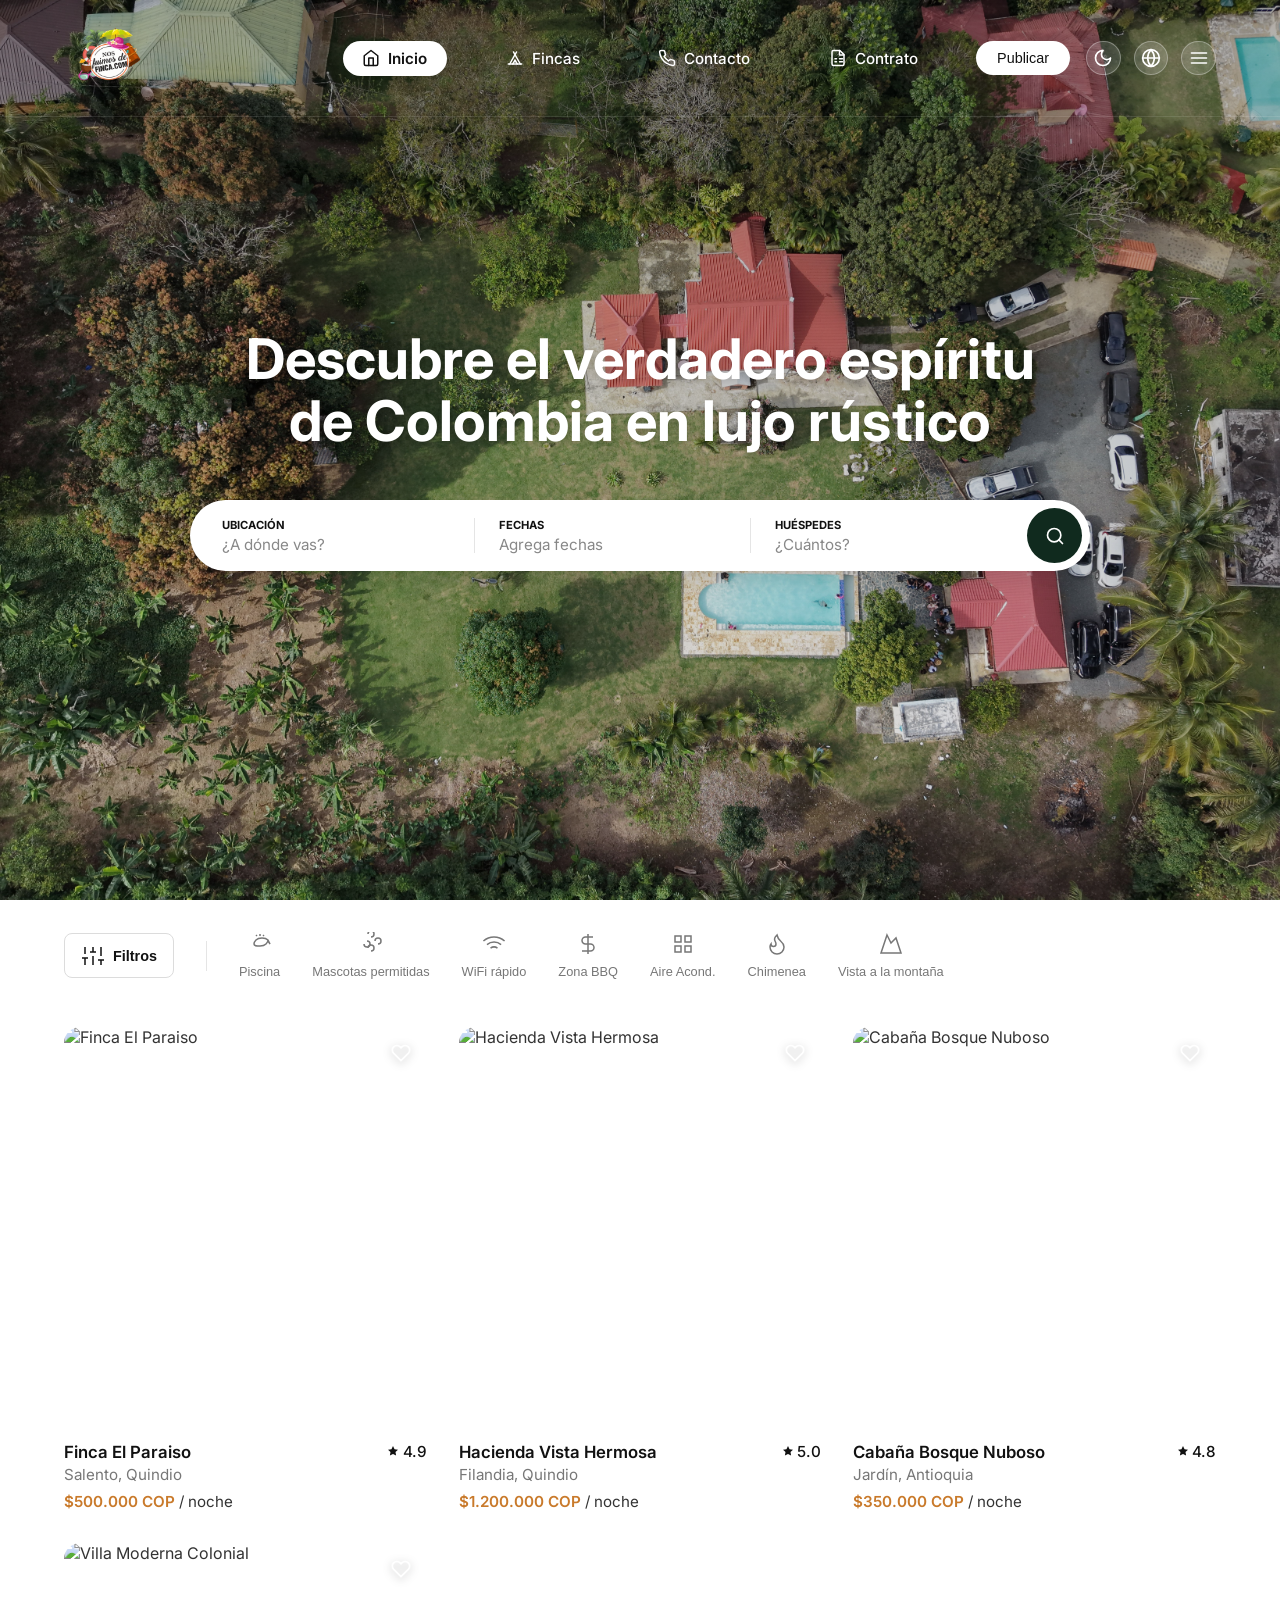
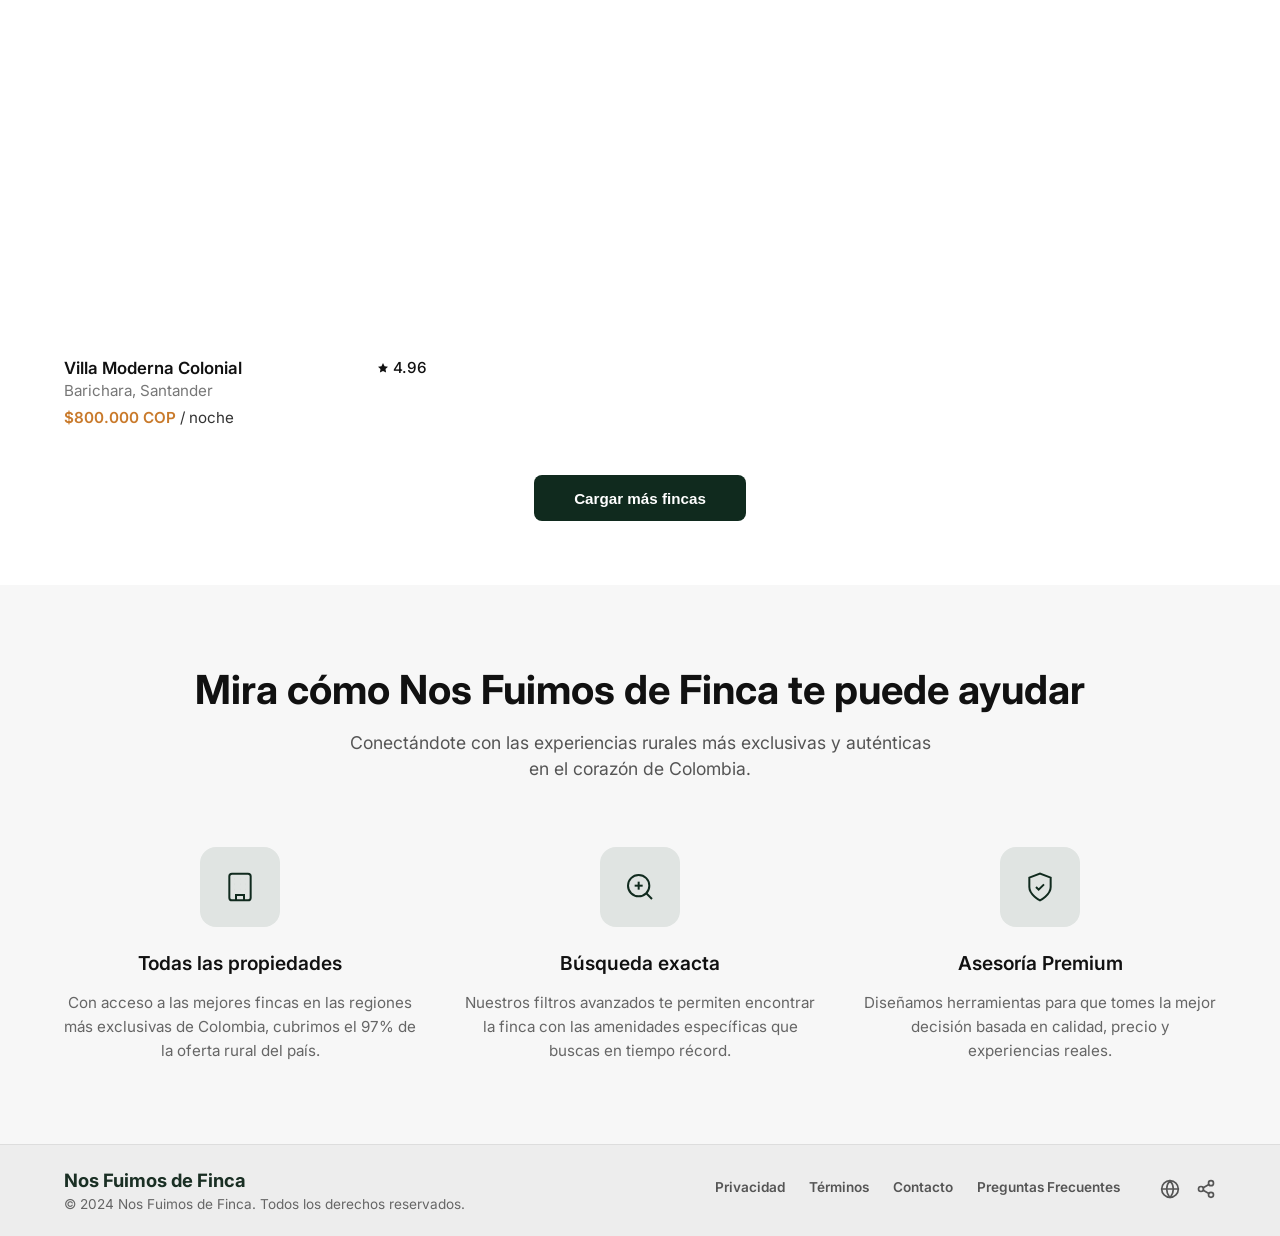
==== commit ac1156aa: "catalog and solving bugs with the search_nav_bar" ====
--- a/frontend/src/pages/home/index.html
+++ b/frontend/src/pages/home/index.html
@@ -11,6 +11,7 @@
     <link rel="stylesheet" href="https://cdn.jsdelivr.net/npm/flatpickr/dist/flatpickr.min.css">
     <script src="https://cdn.jsdelivr.net/npm/flatpickr"></script>
     <script src="https://npmcdn.com/flatpickr/dist/l10n/es.js"></script>
+    <script src="../../js/i18n.js"></script>
     <script src="../../components/navbar.js" defer></script>
     <script src="../../components/footer.js" defer></script>
     <script src="./home.js" defer></script>
@@ -40,14 +41,14 @@
             </div>
             
             <div class="hero-content">
-                <h1 class="hero-title">Descubre el verdadero espíritu<br>de Colombia en lujo rústico</h1>
+                <h1 class="hero-title" data-i18n="home.heroTitle">Descubre el verdadero espíritu<br>de Colombia en lujo rústico</h1>
                 
                 <div class="hero-search-bar" id="searchBar">
                     <!-- Buscador: Ubicación -->
                     <div class="search-field" data-dropdown="location-dropdown">
                         <div class="search-field-content">
-                            <label>UBICACIÓN</label>
-                            <input type="text" placeholder="¿A dónde vas?" readonly>
+                            <label data-i18n="home.searchLocationLabel">UBICACIÓN</label>
+                            <input type="text" placeholder="¿A dónde vas?" data-i18n="home.searchLocationPlaceholder" readonly>
                         </div>
                         <div class="search-dropdown" id="location-dropdown">
                             <ul class="dropdown-list">
@@ -64,8 +65,8 @@
                     <!-- Buscador: Fechas -->
                     <div class="search-field" data-dropdown="dates-dropdown">
                         <div class="search-field-content">
-                            <label>FECHAS</label>
-                            <input type="text" id="date-display" placeholder="Agrega fechas" readonly>
+                            <label data-i18n="home.searchDatesLabel">FECHAS</label>
+                            <input type="text" id="date-display" placeholder="Agrega fechas" data-i18n="home.searchDatesPlaceholder" readonly>
                         </div>
                         <div class="search-dropdown dates-dropdown-container" id="dates-dropdown">
                             <!-- Contenedor para el calendario inline de Flatpickr -->
@@ -78,8 +79,8 @@
                     <!-- Buscador: Huéspedes -->
                     <div class="search-field" data-dropdown="guests-dropdown">
                         <div class="search-field-content">
-                            <label>HUÉSPEDES</label>
-                            <input type="text" placeholder="¿Cuántos?" readonly>
+                            <label data-i18n="home.searchGuestsLabel">HUÉSPEDES</label>
+                            <input type="text" placeholder="¿Cuántos?" data-i18n="home.searchGuestsPlaceholder" readonly>
                         </div>
                         <div class="search-dropdown" id="guests-dropdown">
                             <div class="guest-counter">
@@ -120,36 +121,36 @@
             <div class="filters-container">
                 <button class="filter-btn active">
                     <svg width="24" height="24" viewBox="0 0 24 24" fill="none" stroke="currentColor" stroke-width="1.5"><path d="M4 21v-7M4 10V3M12 21v-9M12 8V3M20 21v-5M20 12V3M1 14h6M9 8h6M17 16h6"/></svg>
-                    <span>Filters</span>
+                    <span data-i18n="home.filtersBtn">Filtros</span>
                 </button>
                 <div class="filter-divider"></div>
                 <button class="filter-item">
                     <svg width="24" height="24" viewBox="0 0 24 24" fill="none" stroke="currentColor" stroke-width="1.5"><path d="M22 12c-2-2-2-4-2-4s-2-2-6-2-6 2-6 2-2 2-2 4 2 2 6 2 6-2 6-2 2-2 2-4z"/><path d="M12 2v2"/><path d="M16 3l-1 1"/><path d="M8 3l1 1"/></svg>
-                    <span>Pool</span>
+                    <span data-i18n="home.filterPool">Piscina</span>
                 </button>
                 <button class="filter-item">
                     <svg width="24" height="24" viewBox="0 0 24 24" fill="none" stroke="currentColor" stroke-width="1.5"><path d="M12 5a3 3 0 1 0-3-3M19 12a3 3 0 1 0-3-3M5 12a3 3 0 1 0 3-3M12 19a3 3 0 1 0-3-3"/></svg>
-                    <span>Pet Friendly</span>
+                    <span data-i18n="home.filterPet">Mascotas permitidas</span>
                 </button>
                 <button class="filter-item">
                     <svg width="24" height="24" viewBox="0 0 24 24" fill="none" stroke="currentColor" stroke-width="1.5"><path d="M5 12.55a11 11 0 0 1 14.08 0M1.42 9a16 16 0 0 1 21.16 0M8.53 16.11a6 6 0 0 1 6.95 0M12 20h.01"/></svg>
-                    <span>High-speed WiFi</span>
+                    <span data-i18n="home.filterWifi">WiFi rápido</span>
                 </button>
                 <button class="filter-item">
                     <svg width="24" height="24" viewBox="0 0 24 24" fill="none" stroke="currentColor" stroke-width="1.5"><path d="M12 2v20M17 5H9.5a3.5 3.5 0 0 0 0 7h5a3.5 3.5 0 0 1 0 7H6"/></svg>
-                    <span>BBQ Grill</span>
+                    <span data-i18n="home.filterBbq">Zona BBQ</span>
                 </button>
                 <button class="filter-item">
                     <svg width="24" height="24" viewBox="0 0 24 24" fill="none" stroke="currentColor" stroke-width="1.5"><path d="M14 14h6v6h-6zM4 14h6v6H4zM14 4h6v6h-6zM4 4h6v6H4z"/></svg>
-                    <span>Air Conditioning</span>
+                    <span data-i18n="home.filterAc">Aire Acond.</span>
                 </button>
                 <button class="filter-item">
                     <svg width="24" height="24" viewBox="0 0 24 24" fill="none" stroke="currentColor" stroke-width="1.5"><path d="M8.5 14.5A2.5 2.5 0 0 0 11 12c0-1.38-.5-2-1-3-1.072-2.143-.224-4.054 2-6 .5 2.5 2 4.9 4 6.5 2 1.6 3 3.5 3 5.5a7 7 0 1 1-14 0c0-1.153.433-2.294 1-3a2.5 2.5 0 0 0 2.5 2.5z"/></svg>
-                    <span>Fireplace</span>
+                    <span data-i18n="home.filterFireplace">Chimenea</span>
                 </button>
                 <button class="filter-item">
                     <svg width="24" height="24" viewBox="0 0 24 24" fill="none" stroke="currentColor" stroke-width="1.5"><path d="m8 3 4 8 5-5 5 15H2L8 3z"/></svg>
-                    <span>Mountain Views</span>
+                    <span data-i18n="home.filterMountain">Vista a la montaña</span>
                 </button>
             </div>
         </section>
@@ -171,7 +172,7 @@
                             <span class="finca-rating"><svg width="12" height="12" viewBox="0 0 24 24" fill="currentColor" stroke="none"><polygon points="12 2 15.09 8.26 22 9.27 17 14.14 18.18 21.02 12 17.77 5.82 21.02 7 14.14 2 9.27 8.91 8.26 12 2"/></svg> 4.9</span>
                         </div>
                         <p class="finca-location">Salento, Quindio</p>
-                        <p class="finca-price"><strong>$500.000 COP</strong> / night</p>
+                        <p class="finca-price"><strong>$500.000 COP</strong> / noche</span></p>
                     </div>
                 </article>
 
@@ -189,7 +190,7 @@
                             <span class="finca-rating"><svg width="12" height="12" viewBox="0 0 24 24" fill="currentColor" stroke="none"><polygon points="12 2 15.09 8.26 22 9.27 17 14.14 18.18 21.02 12 17.77 5.82 21.02 7 14.14 2 9.27 8.91 8.26 12 2"/></svg> 5.0</span>
                         </div>
                         <p class="finca-location">Filandia, Quindio</p>
-                        <p class="finca-price"><strong>$1.200.000 COP</strong> / night</p>
+                        <p class="finca-price"><strong>$1.200.000 COP</strong> / noche</span></p>
                     </div>
                 </article>
 
@@ -207,7 +208,7 @@
                             <span class="finca-rating"><svg width="12" height="12" viewBox="0 0 24 24" fill="currentColor" stroke="none"><polygon points="12 2 15.09 8.26 22 9.27 17 14.14 18.18 21.02 12 17.77 5.82 21.02 7 14.14 2 9.27 8.91 8.26 12 2"/></svg> 4.8</span>
                         </div>
                         <p class="finca-location">Jardín, Antioquia</p>
-                        <p class="finca-price"><strong>$350.000 COP</strong> / night</p>
+                        <p class="finca-price"><strong>$350.000 COP</strong> / noche</span></p>
                     </div>
                 </article>
 
@@ -225,45 +226,45 @@
                             <span class="finca-rating"><svg width="12" height="12" viewBox="0 0 24 24" fill="currentColor" stroke="none"><polygon points="12 2 15.09 8.26 22 9.27 17 14.14 18.18 21.02 12 17.77 5.82 21.02 7 14.14 2 9.27 8.91 8.26 12 2"/></svg> 4.96</span>
                         </div>
                         <p class="finca-location">Barichara, Santander</p>
-                        <p class="finca-price"><strong>$800.000 COP</strong> / night</p>
+                        <p class="finca-price"><strong>$800.000 COP</strong> / noche</span></p>
                     </div>
                 </article>
             </div>
             
             <div class="load-more-container">
-                <button class="btn-load-more">Load more fincas</button>
+                <button class="btn-load-more" data-i18n="home.loadMore">Cargar más fincas</button>
             </div>
         </section>
 
         <!-- Benefits Section -->
         <section class="benefits-section">
             <div class="benefits-container">
-                <h2 class="benefits-title">Mira cómo Nos Fuimos de Finca te puede ayudar</h2>
-                <p class="benefits-subtitle">Connecting you with the most exclusive and authentic rural experiences across the Colombian heartland.</p>
+                <h2 class="benefits-title" data-i18n="home.benefitsTitle">Mira cómo Nos Fuimos de Finca te puede ayudar</h2>
+                <p class="benefits-subtitle" data-i18n="home.benefitsSubtitle">Conectándote con las experiencias rurales más exclusivas y auténticas en el corazón de Colombia.</p>
                 
                 <div class="benefits-grid">
                     <div class="benefit-card">
                         <div class="benefit-icon">
                             <svg width="32" height="32" viewBox="0 0 24 24" fill="none" stroke="currentColor" stroke-width="1.5"><rect x="4" y="2" width="16" height="20" rx="2" ry="2"/><path d="M9 22v-4h6v4"/><path d="M8 6h.01"/><path d="M16 6h.01"/><path d="M12 6h.01"/><path d="M12 10h.01"/><path d="M12 14h.01"/><path d="M16 10h.01"/><path d="M16 14h.01"/><path d="M8 10h.01"/><path d="M8 14h.01"/></svg>
                         </div>
-                        <h3 class="benefit-title">Todas las propiedades</h3>
-                        <p class="benefit-desc">Con acceso a las mejores fincas en las regiones más exclusivas de Colombia, cubrimos el 97% de la oferta rural del país.</p>
+                        <h3 class="benefit-title" data-i18n="home.benefit1Title">Todas las propiedades</h3>
+                        <p class="benefit-desc" data-i18n="home.benefit1Desc">Con acceso a las mejores fincas en las regiones más exclusivas de Colombia, cubrimos el 97% de la oferta rural del país.</p>
                     </div>
                     
                     <div class="benefit-card">
                         <div class="benefit-icon">
                             <svg width="32" height="32" viewBox="0 0 24 24" fill="none" stroke="currentColor" stroke-width="1.5"><circle cx="11" cy="11" r="8"/><path d="m21 21-4.3-4.3"/><path d="M11 8v6"/><path d="M8 11h6"/></svg>
                         </div>
-                        <h3 class="benefit-title">Búsqueda exacta</h3>
-                        <p class="benefit-desc">Nuestros filtros avanzados te permiten encontrar la finca con las amenidades específicas que buscas en tiempo récord.</p>
+                        <h3 class="benefit-title" data-i18n="home.benefit2Title">Búsqueda exacta</h3>
+                        <p class="benefit-desc" data-i18n="home.benefit2Desc">Nuestros filtros avanzados te permiten encontrar la finca con las amenidades específicas que buscas en tiempo récord.</p>
                     </div>
                     
                     <div class="benefit-card">
                         <div class="benefit-icon">
                             <svg width="32" height="32" viewBox="0 0 24 24" fill="none" stroke="currentColor" stroke-width="1.5"><path d="M12 22s8-4 8-10V5l-8-3-8 3v7c0 6 8 10 8 10z"/><path d="m9 12 2 2 4-4"/></svg>
                         </div>
-                        <h3 class="benefit-title">Asesoría Premium</h3>
-                        <p class="benefit-desc">Diseñamos herramientas para que tomes la mejor decisión basada en calidad, precio y experiencias reales.</p>
+                        <h3 class="benefit-title" data-i18n="home.benefit3Title">Asesoría Premium</h3>
+                        <p class="benefit-desc" data-i18n="home.benefit3Desc">Diseñamos herramientas para que tomes la mejor decisión basada en calidad, precio y experiencias reales.</p>
                     </div>
                 </div>
             </div>
--- a/frontend/src/components/navbar.css
+++ b/frontend/src/components/navbar.css
@@ -219,6 +219,8 @@
         overflow-x: auto;
         -webkit-overflow-scrolling: touch;
         justify-content: flex-start;
+        max-width: 100%; /* Forzar a que no empuje el ancho del body */
+        min-width: 0;
     }
 
     /* Scrollbar styling para mobile */
--- a/frontend/src/pages/home/home.css
+++ b/frontend/src/pages/home/home.css
@@ -20,7 +20,7 @@
 .hero-section {
     position: relative;
     width: 100%;
-    height: calc(100vh - 81px); /* Resta la altura del navbar aprox */
+    height: 100vh; /* Extendemos hasta arriba del todo */
     min-height: 500px;
     margin: 0;
     border-radius: 0;
@@ -574,12 +574,17 @@
     .hero-section {
         width: 100%;
         border-radius: 0;
-        height: 60vh;
+        min-height: 100vh;
+        height: auto;
+        padding-top: 160px; /* Evita que el texto choque con el nav en móviles */
+        padding-bottom: 2rem;
+        justify-content: center;
     }
 
     .hero-title {
         font-size: 2.2rem;
         margin-bottom: 2rem;
+        margin-top: 2rem;
     }
 
     .hero-search-bar {
@@ -635,3 +640,121 @@
         font-size: 2rem;
     }
 }
+
+/* =========================================
+   TRANSPARENT NAVBAR (Base - Al tope)
+========================================= */
+nav-bar .ctx-c_nav {
+    position: fixed !important;
+    top: 0;
+    left: 0;
+    width: 100%;
+    background: transparent !important;
+    backdrop-filter: none !important;
+    -webkit-backdrop-filter: none !important;
+    border-bottom: 1px solid rgba(255, 255, 255, 0.1) !important;
+    z-index: 1000 !important;
+    transition: background-color 0.3s ease, border-bottom 0.3s ease, box-shadow 0.3s ease;
+}
+
+nav-bar .ctx-c_nav:hover {
+    background: rgba(255, 255, 255, 0.2) !important;
+}
+
+nav-bar .ctx-options li a {
+    color: #ffffff !important;
+    text-shadow: 0 1px 4px rgba(0, 0, 0, 0.7) !important;
+    transition: color 0.3s ease;
+}
+
+nav-bar .ctx-options li a:hover {
+    background-color: rgba(255, 255, 255, 0.15) !important;
+}
+
+nav-bar .ctx-options li.active a {
+    background-color: #ffffff !important;
+    color: #111 !important;
+    text-shadow: none !important;
+}
+
+nav-bar .menu-btn {
+    background-color: rgba(255, 255, 255, 0.15) !important;
+    border: 1px solid rgba(255, 255, 255, 0.3) !important;
+    color: #ffffff !important;
+    transition: all 0.3s ease;
+}
+
+nav-bar .menu-btn:hover {
+    background-color: rgba(255, 255, 255, 0.25) !important;
+}
+
+nav-bar .dropdown-trigger {
+    color: #ffffff !important;
+}
+
+nav-bar .btn-dark {
+    background-color: #ffffff !important;
+    color: #111 !important;
+    border: 1px solid transparent !important;
+    transition: all 0.3s ease;
+}
+
+nav-bar .btn-dark:hover {
+    background-color: rgba(255, 255, 255, 0.8) !important;
+}
+
+/* =========================================
+   SOLID NAVBAR (Al hacer scroll)
+========================================= */
+nav-bar.scrolled .ctx-c_nav {
+    background-color: #ffffff !important;
+    border-bottom: 1px solid #d4d4d4 !important;
+    box-shadow: 0 4px 15px rgba(0, 0, 0, 0.05) !important;
+}
+
+nav-bar.scrolled .ctx-c_nav:hover {
+    background-color: #ffffff !important;
+}
+
+nav-bar.scrolled .ctx-options li a {
+    color: #666666 !important;
+    text-shadow: none !important;
+}
+
+nav-bar.scrolled .ctx-options li a:hover {
+    color: #0d1e16 !important;
+    background-color: rgba(13, 30, 22, 0.05) !important;
+}
+
+nav-bar.scrolled .ctx-options li.active a {
+    background-color: #0d1e16 !important;
+    color: #ffffff !important;
+}
+
+nav-bar.scrolled .menu-btn {
+    background-color: #f3f4f6 !important;
+    border: 1px solid #e5e7eb !important;
+    color: #555 !important;
+}
+
+nav-bar.scrolled .menu-btn:hover {
+    box-shadow: 0 2px 5px rgba(0, 0, 0, 0.1) !important;
+    background-color: #f3f4f6 !important;
+}
+
+nav-bar.scrolled .dropdown-trigger {
+    color: #555 !important;
+}
+
+nav-bar.scrolled .dropdown-trigger:hover {
+    color: #111 !important;
+}
+
+nav-bar.scrolled .btn-dark {
+    background-color: #0d1e16 !important;
+    color: #ffffff !important;
+}
+
+nav-bar.scrolled .btn-dark:hover {
+    background-color: #1a3c2c !important;
+}
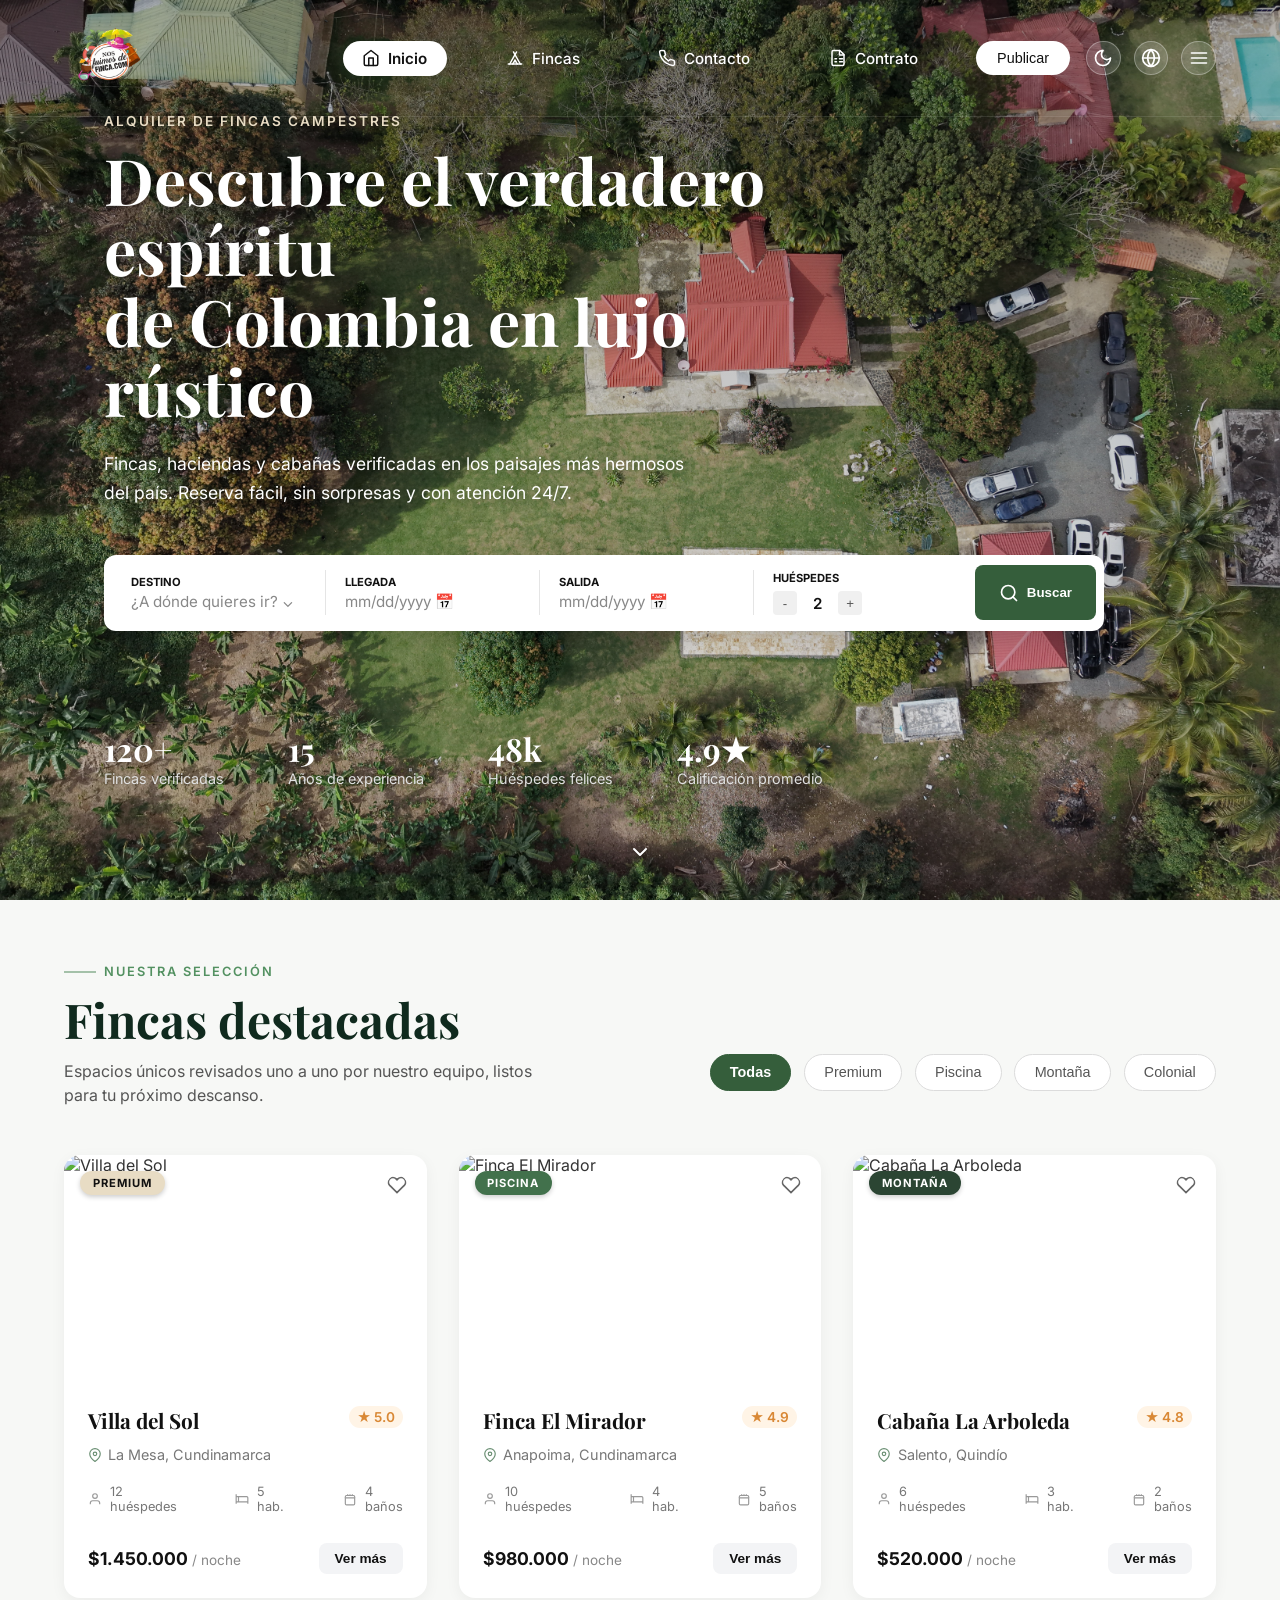
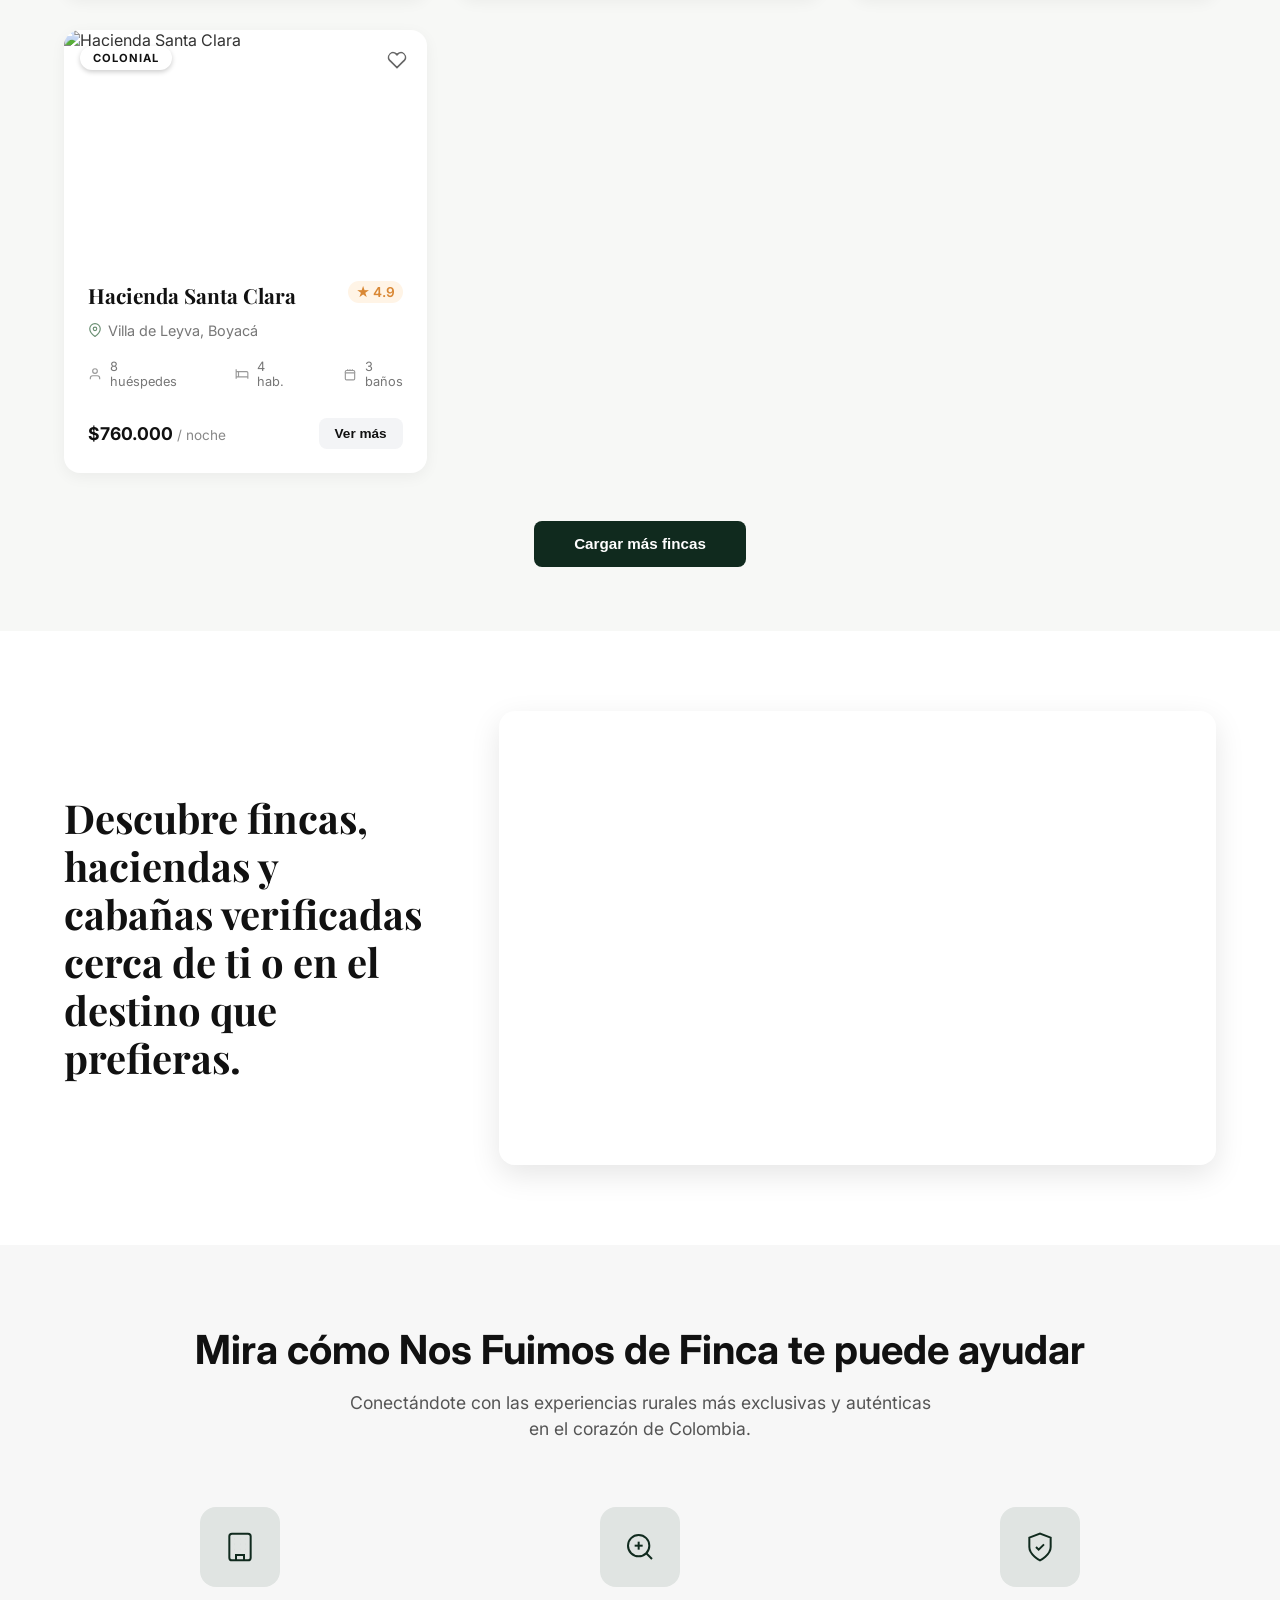
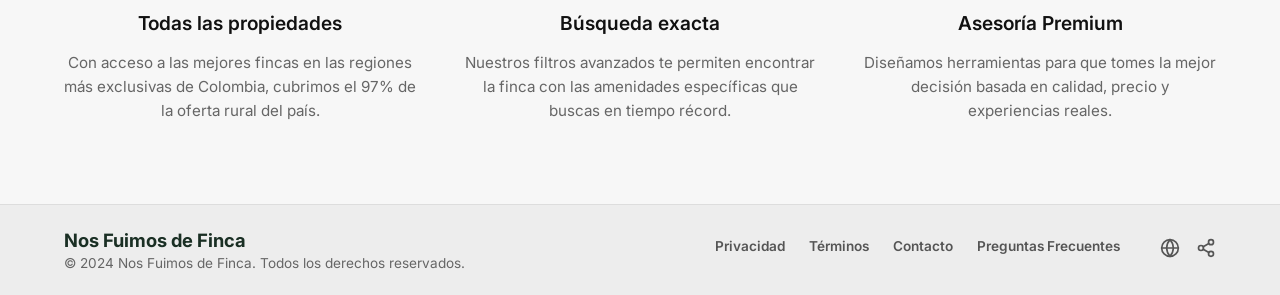
==== commit bc66b553: "Updating Index Styles, and adding new sections" ====
--- a/frontend/src/pages/home/index.html
+++ b/frontend/src/pages/home/index.html
@@ -4,7 +4,9 @@
     <meta charset="UTF-8">
     <meta name="viewport" content="width=device-width, initial-scale=1.0">
     <title>Nos Fuimos de Finca - Home</title>
-    <link href="https://fonts.googleapis.com/css2?family=Inter:wght@400;500;600;700&display=swap" rel="stylesheet">
+    <link rel="preconnect" href="https://fonts.googleapis.com" />
+    <link rel="preconnect" href="https://fonts.gstatic.com" crossorigin />
+    <link href="https://fonts.googleapis.com/css2?family=Playfair+Display:ital,wght@0,400;0,600;0,700;0,800;1,400&family=Inter:wght@300;400;500;600;700&display=swap" rel="stylesheet" />
     <link rel="stylesheet" href="../../components/navbar.css">
     <link rel="stylesheet" href="../../components/footer.css">
     <link rel="stylesheet" href="./home.css">
@@ -41,117 +43,100 @@
             </div>
             
             <div class="hero-content">
-                <h1 class="hero-title" data-i18n="home.heroTitle">Descubre el verdadero espíritu<br>de Colombia en lujo rústico</h1>
+                <p class="hero-label">ALQUILER DE FINCAS CAMPESTRES</p>
+                <h1 class="hero-title" data-i18n="home.heroTitle">Tu escapada perfecta <i style="font-style: italic;">al campo</i> comienza aquí</h1>
+                <p class="hero-subtitle">Fincas, haciendas y cabañas verificadas en los paisajes más hermosos del país. Reserva fácil, sin sorpresas y con atención 24/7.</p>
                 
                 <div class="hero-search-bar" id="searchBar">
-                    <!-- Buscador: Ubicación -->
+                    <!-- Buscador: Destino -->
                     <div class="search-field" data-dropdown="location-dropdown">
                         <div class="search-field-content">
-                            <label data-i18n="home.searchLocationLabel">UBICACIÓN</label>
-                            <input type="text" placeholder="¿A dónde vas?" data-i18n="home.searchLocationPlaceholder" readonly>
-                        </div>
-                        <div class="search-dropdown" id="location-dropdown">
-                            <ul class="dropdown-list">
-                                <li>Quindío, Colombia</li>
-                                <li>Antioquia, Colombia</li>
-                                <li>Santander, Colombia</li>
-                                <li>Eje Cafetero</li>
-                            </ul>
+                            <label>DESTINO</label>
+                            <input type="text" placeholder="¿A dónde quieres ir? ⌄" readonly>
                         </div>
                     </div>
                     
                     <div class="search-divider"></div>
                     
-                    <!-- Buscador: Fechas -->
-                    <div class="search-field" data-dropdown="dates-dropdown">
+                    <!-- Buscador: Llegada -->
+                    <div class="search-field" data-dropdown="dates-dropdown-in">
                         <div class="search-field-content">
-                            <label data-i18n="home.searchDatesLabel">FECHAS</label>
-                            <input type="text" id="date-display" placeholder="Agrega fechas" data-i18n="home.searchDatesPlaceholder" readonly>
-                        </div>
-                        <div class="search-dropdown dates-dropdown-container" id="dates-dropdown">
-                            <!-- Contenedor para el calendario inline de Flatpickr -->
-                            <input type="text" id="date-picker-inline" style="display: none;">
+                            <label>LLEGADA</label>
+                            <input type="text" placeholder="mm/dd/yyyy 📅" readonly>
                         </div>
                     </div>
                     
                     <div class="search-divider"></div>
                     
+                    <!-- Buscador: Salida -->
+                    <div class="search-field" data-dropdown="dates-dropdown-out">
+                        <div class="search-field-content">
+                            <label>SALIDA</label>
+                            <input type="text" placeholder="mm/dd/yyyy 📅" readonly>
+                        </div>
+                    </div>
+                    
+                    <div class="search-divider"></div>
+                    
                     <!-- Buscador: Huéspedes -->
-                    <div class="search-field" data-dropdown="guests-dropdown">
+                    <div class="search-field guests-inline">
                         <div class="search-field-content">
-                            <label data-i18n="home.searchGuestsLabel">HUÉSPEDES</label>
-                            <input type="text" placeholder="¿Cuántos?" data-i18n="home.searchGuestsPlaceholder" readonly>
-                        </div>
-                        <div class="search-dropdown" id="guests-dropdown">
-                            <div class="guest-counter">
-                                <div class="guest-type">
-                                    <strong>Adultos</strong>
-                                    <span>Edad 13+</span>
-                                </div>
-                                <div class="counter-controls">
-                                    <button class="btn-minus">-</button>
-                                    <span>0</span>
-                                    <button class="btn-plus">+</button>
-                                </div>
+                            <label>HUÉSPEDES</label>
+                            <div class="inline-counter">
+                                <button class="btn-minus">-</button>
+                                <span>2</span>
+                                <button class="btn-plus">+</button>
                             </div>
-                            <div class="guest-counter">
-                                <div class="guest-type">
-                                    <strong>Niños</strong>
-                                    <span>Edades 2-12</span>
-                                </div>
-                                <div class="counter-controls">
-                                    <button class="btn-minus">-</button>
-                                    <span>0</span>
-                                    <button class="btn-plus">+</button>
-                                </div>
-                            </div>
                         </div>
                     </div>
                     
                     <!-- Botón Buscar -->
-                    <button class="search-submit-btn" aria-label="Buscar">
+                    <button class="search-submit-btn btn-text" aria-label="Buscar">
                         <svg width="20" height="20" viewBox="0 0 24 24" fill="none" stroke="currentColor" stroke-width="2" stroke-linecap="round" stroke-linejoin="round"><circle cx="11" cy="11" r="8"/><path d="m21 21-4.3-4.3"/></svg>
+                        <span>Buscar</span>
                     </button>
                 </div>
-            </div>
-        </section>
-
-        <!-- Filters Section -->
-        <section class="filters-section">
-            <div class="filters-container">
-                <button class="filter-btn active">
-                    <svg width="24" height="24" viewBox="0 0 24 24" fill="none" stroke="currentColor" stroke-width="1.5"><path d="M4 21v-7M4 10V3M12 21v-9M12 8V3M20 21v-5M20 12V3M1 14h6M9 8h6M17 16h6"/></svg>
-                    <span data-i18n="home.filtersBtn">Filtros</span>
-                </button>
-                <div class="filter-divider"></div>
-                <button class="filter-item">
-                    <svg width="24" height="24" viewBox="0 0 24 24" fill="none" stroke="currentColor" stroke-width="1.5"><path d="M22 12c-2-2-2-4-2-4s-2-2-6-2-6 2-6 2-2 2-2 4 2 2 6 2 6-2 6-2 2-2 2-4z"/><path d="M12 2v2"/><path d="M16 3l-1 1"/><path d="M8 3l1 1"/></svg>
-                    <span data-i18n="home.filterPool">Piscina</span>
-                </button>
-                <button class="filter-item">
-                    <svg width="24" height="24" viewBox="0 0 24 24" fill="none" stroke="currentColor" stroke-width="1.5"><path d="M12 5a3 3 0 1 0-3-3M19 12a3 3 0 1 0-3-3M5 12a3 3 0 1 0 3-3M12 19a3 3 0 1 0-3-3"/></svg>
-                    <span data-i18n="home.filterPet">Mascotas permitidas</span>
-                </button>
-                <button class="filter-item">
-                    <svg width="24" height="24" viewBox="0 0 24 24" fill="none" stroke="currentColor" stroke-width="1.5"><path d="M5 12.55a11 11 0 0 1 14.08 0M1.42 9a16 16 0 0 1 21.16 0M8.53 16.11a6 6 0 0 1 6.95 0M12 20h.01"/></svg>
-                    <span data-i18n="home.filterWifi">WiFi rápido</span>
-                </button>
-                <button class="filter-item">
-                    <svg width="24" height="24" viewBox="0 0 24 24" fill="none" stroke="currentColor" stroke-width="1.5"><path d="M12 2v20M17 5H9.5a3.5 3.5 0 0 0 0 7h5a3.5 3.5 0 0 1 0 7H6"/></svg>
-                    <span data-i18n="home.filterBbq">Zona BBQ</span>
-                </button>
-                <button class="filter-item">
-                    <svg width="24" height="24" viewBox="0 0 24 24" fill="none" stroke="currentColor" stroke-width="1.5"><path d="M14 14h6v6h-6zM4 14h6v6H4zM14 4h6v6h-6zM4 4h6v6H4z"/></svg>
-                    <span data-i18n="home.filterAc">Aire Acond.</span>
-                </button>
-                <button class="filter-item">
-                    <svg width="24" height="24" viewBox="0 0 24 24" fill="none" stroke="currentColor" stroke-width="1.5"><path d="M8.5 14.5A2.5 2.5 0 0 0 11 12c0-1.38-.5-2-1-3-1.072-2.143-.224-4.054 2-6 .5 2.5 2 4.9 4 6.5 2 1.6 3 3.5 3 5.5a7 7 0 1 1-14 0c0-1.153.433-2.294 1-3a2.5 2.5 0 0 0 2.5 2.5z"/></svg>
-                    <span data-i18n="home.filterFireplace">Chimenea</span>
-                </button>
-                <button class="filter-item">
-                    <svg width="24" height="24" viewBox="0 0 24 24" fill="none" stroke="currentColor" stroke-width="1.5"><path d="m8 3 4 8 5-5 5 15H2L8 3z"/></svg>
-                    <span data-i18n="home.filterMountain">Vista a la montaña</span>
-                </button>
+                
+                <div class="hero-stats">
+                    <div class="stat-item">
+                        <span class="stat-value">120+</span>
+                        <span class="stat-desc">Fincas verificadas</span>
+                    </div>
+                    <div class="stat-item">
+                        <span class="stat-value">15</span>
+                        <span class="stat-desc">Años de experiencia</span>
+                    </div>
+                    <div class="stat-item">
+                        <span class="stat-value">48k</span>
+                        <span class="stat-desc">Huéspedes felices</span>
+                    </div>
+                    <div class="stat-item">
+                        <span class="stat-value">4.9★</span>
+                        <span class="stat-desc">Calificación promedio</span>
+                    </div>
+                </div>
+            </div>
+            
+            <div class="hero-scroll-down">
+                <svg width="24" height="24" viewBox="0 0 24 24" fill="none" stroke="currentColor" stroke-width="2" stroke-linecap="round" stroke-linejoin="round"><path d="M6 9l6 6 6-6"/></svg>
+            </div>
+        </section>
+
+        <!-- Catalog Header & Filters Section -->
+        <section class="catalog-header-section">
+            <div class="catalog-header-container">
+                <div class="catalog-titles">
+                    <span class="catalog-label">NUESTRA SELECCIÓN</span>
+                    <h2 class="catalog-main-title">Fincas destacadas</h2>
+                    <p class="catalog-subtitle">Espacios únicos revisados uno a uno por nuestro equipo, listos para tu próximo descanso.</p>
+                </div>
+                <div class="catalog-filters">
+                    <button class="filter-pill active">Todas</button>
+                    <button class="filter-pill">Premium</button>
+                    <button class="filter-pill">Piscina</button>
+                    <button class="filter-pill">Montaña</button>
+                    <button class="filter-pill">Colonial</button>
+                </div>
             </div>
         </section>
 
@@ -161,78 +146,138 @@
                 <!-- Card 1 -->
                 <article class="finca-card">
                     <div class="finca-img-wrapper">
-                        <img src="https://images.unsplash.com/photo-1518548419970-58e3b4079ab2?w=500&auto=format&fit=crop" alt="Finca El Paraiso">
+                        <span class="category-pill pill-premium">PREMIUM</span>
+                        <img src="https://images.unsplash.com/photo-1518548419970-58e3b4079ab2?w=500&auto=format&fit=crop" alt="Villa del Sol">
                         <button class="favorite-btn" aria-label="Favorite">
-                            <svg width="20" height="20" viewBox="0 0 24 24" fill="none" stroke="currentColor" stroke-width="2"><path d="M20.84 4.61a5.5 5.5 0 0 0-7.78 0L12 5.67l-1.06-1.06a5.5 5.5 0 0 0-7.78 7.78l1.06 1.06L12 21.23l7.78-7.78 1.06-1.06a5.5 5.5 0 0 0 0-7.78z"/></svg>
+                            <svg width="20" height="20" viewBox="0 0 24 24" fill="none" stroke="#666" stroke-width="2" style="background: white; border-radius: 50%; padding: 4px; width: 28px; height: 28px;"><path d="M20.84 4.61a5.5 5.5 0 0 0-7.78 0L12 5.67l-1.06-1.06a5.5 5.5 0 0 0-7.78 7.78l1.06 1.06L12 21.23l7.78-7.78 1.06-1.06a5.5 5.5 0 0 0 0-7.78z"/></svg>
                         </button>
                     </div>
                     <div class="finca-info">
                         <div class="finca-header">
-                            <h3 class="finca-title">Finca El Paraiso</h3>
-                            <span class="finca-rating"><svg width="12" height="12" viewBox="0 0 24 24" fill="currentColor" stroke="none"><polygon points="12 2 15.09 8.26 22 9.27 17 14.14 18.18 21.02 12 17.77 5.82 21.02 7 14.14 2 9.27 8.91 8.26 12 2"/></svg> 4.9</span>
-                        </div>
-                        <p class="finca-location">Salento, Quindio</p>
-                        <p class="finca-price"><strong>$500.000 COP</strong> / noche</span></p>
+                            <h3 class="finca-title">Villa del Sol</h3>
+                            <span class="finca-rating">★ 5.0</span>
+                        </div>
+                        <p class="finca-location">
+                            <svg width="14" height="14" viewBox="0 0 24 24" fill="none" stroke="currentColor" stroke-width="2"><path d="M21 10c0 7-9 13-9 13s-9-6-9-13a9 9 0 0 1 18 0z"/><circle cx="12" cy="10" r="3"/></svg>
+                            La Mesa, Cundinamarca
+                        </p>
+                        <div class="finca-amenities">
+                            <div class="amenity"><svg width="14" height="14" viewBox="0 0 24 24" fill="none" stroke="currentColor" stroke-width="2"><path d="M20 21v-2a4 4 0 0 0-4-4H8a4 4 0 0 0-4 4v2"/><circle cx="12" cy="7" r="4"/></svg><span>12<br>huéspedes</span></div>
+                            <div class="amenity"><svg width="14" height="14" viewBox="0 0 24 24" fill="none" stroke="currentColor" stroke-width="2"><path d="M2 4v16M2 8h18a2 2 0 0 1 2 2v10M2 17h20M6 8v9"/></svg><span>5<br>hab.</span></div>
+                            <div class="amenity"><svg width="14" height="14" viewBox="0 0 24 24" fill="none" stroke="currentColor" stroke-width="2"><path d="M4 10h16v10a2 2 0 0 1-2 2H6a2 2 0 0 1-2-2V10z"/><path d="M8 4v2"/><path d="M12 4v2"/><path d="M16 4v2"/><path d="M4 10V8a2 2 0 0 1 2-2h12a2 2 0 0 1 2 2v2"/></svg><span>4<br>baños</span></div>
+                        </div>
+                        <div class="finca-footer">
+                            <p class="finca-price"><strong>$1.450.000</strong> <span>/ noche</span></p>
+                            <button class="btn-ver-mas">Ver más</button>
+                        </div>
                     </div>
                 </article>
 
                 <!-- Card 2 -->
                 <article class="finca-card">
                     <div class="finca-img-wrapper">
-                        <img src="https://images.unsplash.com/photo-1449844908441-8829872d2607?w=500&auto=format&fit=crop" alt="Hacienda Vista Hermosa">
+                        <span class="category-pill pill-piscina">PISCINA</span>
+                        <img src="https://images.unsplash.com/photo-1449844908441-8829872d2607?w=500&auto=format&fit=crop" alt="Finca El Mirador">
                         <button class="favorite-btn" aria-label="Favorite">
-                            <svg width="20" height="20" viewBox="0 0 24 24" fill="none" stroke="currentColor" stroke-width="2"><path d="M20.84 4.61a5.5 5.5 0 0 0-7.78 0L12 5.67l-1.06-1.06a5.5 5.5 0 0 0-7.78 7.78l1.06 1.06L12 21.23l7.78-7.78 1.06-1.06a5.5 5.5 0 0 0 0-7.78z"/></svg>
+                            <svg width="20" height="20" viewBox="0 0 24 24" fill="none" stroke="#666" stroke-width="2" style="background: white; border-radius: 50%; padding: 4px; width: 28px; height: 28px;"><path d="M20.84 4.61a5.5 5.5 0 0 0-7.78 0L12 5.67l-1.06-1.06a5.5 5.5 0 0 0-7.78 7.78l1.06 1.06L12 21.23l7.78-7.78 1.06-1.06a5.5 5.5 0 0 0 0-7.78z"/></svg>
                         </button>
                     </div>
                     <div class="finca-info">
                         <div class="finca-header">
-                            <h3 class="finca-title">Hacienda Vista Hermosa</h3>
-                            <span class="finca-rating"><svg width="12" height="12" viewBox="0 0 24 24" fill="currentColor" stroke="none"><polygon points="12 2 15.09 8.26 22 9.27 17 14.14 18.18 21.02 12 17.77 5.82 21.02 7 14.14 2 9.27 8.91 8.26 12 2"/></svg> 5.0</span>
-                        </div>
-                        <p class="finca-location">Filandia, Quindio</p>
-                        <p class="finca-price"><strong>$1.200.000 COP</strong> / noche</span></p>
+                            <h3 class="finca-title">Finca El Mirador</h3>
+                            <span class="finca-rating">★ 4.9</span>
+                        </div>
+                        <p class="finca-location">
+                            <svg width="14" height="14" viewBox="0 0 24 24" fill="none" stroke="currentColor" stroke-width="2"><path d="M21 10c0 7-9 13-9 13s-9-6-9-13a9 9 0 0 1 18 0z"/><circle cx="12" cy="10" r="3"/></svg>
+                            Anapoima, Cundinamarca
+                        </p>
+                        <div class="finca-amenities">
+                            <div class="amenity"><svg width="14" height="14" viewBox="0 0 24 24" fill="none" stroke="currentColor" stroke-width="2"><path d="M20 21v-2a4 4 0 0 0-4-4H8a4 4 0 0 0-4 4v2"/><circle cx="12" cy="7" r="4"/></svg><span>10<br>huéspedes</span></div>
+                            <div class="amenity"><svg width="14" height="14" viewBox="0 0 24 24" fill="none" stroke="currentColor" stroke-width="2"><path d="M2 4v16M2 8h18a2 2 0 0 1 2 2v10M2 17h20M6 8v9"/></svg><span>4<br>hab.</span></div>
+                            <div class="amenity"><svg width="14" height="14" viewBox="0 0 24 24" fill="none" stroke="currentColor" stroke-width="2"><path d="M4 10h16v10a2 2 0 0 1-2 2H6a2 2 0 0 1-2-2V10z"/><path d="M8 4v2"/><path d="M12 4v2"/><path d="M16 4v2"/><path d="M4 10V8a2 2 0 0 1 2-2h12a2 2 0 0 1 2 2v2"/></svg><span>5<br>baños</span></div>
+                        </div>
+                        <div class="finca-footer">
+                            <p class="finca-price"><strong>$980.000</strong> <span>/ noche</span></p>
+                            <button class="btn-ver-mas">Ver más</button>
+                        </div>
                     </div>
                 </article>
 
                 <!-- Card 3 -->
                 <article class="finca-card">
                     <div class="finca-img-wrapper">
-                        <img src="https://images.unsplash.com/photo-1522708323590-d24dbb6b0267?w=500&auto=format&fit=crop" alt="Cabaña Bosque Nuboso">
+                        <span class="category-pill pill-montana">MONTAÑA</span>
+                        <img src="https://images.unsplash.com/photo-1522708323590-d24dbb6b0267?w=500&auto=format&fit=crop" alt="Cabaña La Arboleda">
                         <button class="favorite-btn" aria-label="Favorite">
-                            <svg width="20" height="20" viewBox="0 0 24 24" fill="none" stroke="currentColor" stroke-width="2"><path d="M20.84 4.61a5.5 5.5 0 0 0-7.78 0L12 5.67l-1.06-1.06a5.5 5.5 0 0 0-7.78 7.78l1.06 1.06L12 21.23l7.78-7.78 1.06-1.06a5.5 5.5 0 0 0 0-7.78z"/></svg>
+                            <svg width="20" height="20" viewBox="0 0 24 24" fill="none" stroke="#666" stroke-width="2" style="background: white; border-radius: 50%; padding: 4px; width: 28px; height: 28px;"><path d="M20.84 4.61a5.5 5.5 0 0 0-7.78 0L12 5.67l-1.06-1.06a5.5 5.5 0 0 0-7.78 7.78l1.06 1.06L12 21.23l7.78-7.78 1.06-1.06a5.5 5.5 0 0 0 0-7.78z"/></svg>
                         </button>
                     </div>
                     <div class="finca-info">
                         <div class="finca-header">
-                            <h3 class="finca-title">Cabaña Bosque Nuboso</h3>
-                            <span class="finca-rating"><svg width="12" height="12" viewBox="0 0 24 24" fill="currentColor" stroke="none"><polygon points="12 2 15.09 8.26 22 9.27 17 14.14 18.18 21.02 12 17.77 5.82 21.02 7 14.14 2 9.27 8.91 8.26 12 2"/></svg> 4.8</span>
-                        </div>
-                        <p class="finca-location">Jardín, Antioquia</p>
-                        <p class="finca-price"><strong>$350.000 COP</strong> / noche</span></p>
+                            <h3 class="finca-title">Cabaña La Arboleda</h3>
+                            <span class="finca-rating">★ 4.8</span>
+                        </div>
+                        <p class="finca-location">
+                            <svg width="14" height="14" viewBox="0 0 24 24" fill="none" stroke="currentColor" stroke-width="2"><path d="M21 10c0 7-9 13-9 13s-9-6-9-13a9 9 0 0 1 18 0z"/><circle cx="12" cy="10" r="3"/></svg>
+                            Salento, Quindío
+                        </p>
+                        <div class="finca-amenities">
+                            <div class="amenity"><svg width="14" height="14" viewBox="0 0 24 24" fill="none" stroke="currentColor" stroke-width="2"><path d="M20 21v-2a4 4 0 0 0-4-4H8a4 4 0 0 0-4 4v2"/><circle cx="12" cy="7" r="4"/></svg><span>6<br>huéspedes</span></div>
+                            <div class="amenity"><svg width="14" height="14" viewBox="0 0 24 24" fill="none" stroke="currentColor" stroke-width="2"><path d="M2 4v16M2 8h18a2 2 0 0 1 2 2v10M2 17h20M6 8v9"/></svg><span>3<br>hab.</span></div>
+                            <div class="amenity"><svg width="14" height="14" viewBox="0 0 24 24" fill="none" stroke="currentColor" stroke-width="2"><path d="M4 10h16v10a2 2 0 0 1-2 2H6a2 2 0 0 1-2-2V10z"/><path d="M8 4v2"/><path d="M12 4v2"/><path d="M16 4v2"/><path d="M4 10V8a2 2 0 0 1 2-2h12a2 2 0 0 1 2 2v2"/></svg><span>2<br>baños</span></div>
+                        </div>
+                        <div class="finca-footer">
+                            <p class="finca-price"><strong>$520.000</strong> <span>/ noche</span></p>
+                            <button class="btn-ver-mas">Ver más</button>
+                        </div>
                     </div>
                 </article>
 
                 <!-- Card 4 -->
                 <article class="finca-card">
                     <div class="finca-img-wrapper">
-                        <img src="https://images.unsplash.com/photo-1600596542815-ffad4c1539a9?w=500&auto=format&fit=crop" alt="Villa Moderna Colonial">
+                        <span class="category-pill pill-colonial">COLONIAL</span>
+                        <img src="https://images.unsplash.com/photo-1600596542815-ffad4c1539a9?w=500&auto=format&fit=crop" alt="Hacienda Santa Clara">
                         <button class="favorite-btn" aria-label="Favorite">
-                            <svg width="20" height="20" viewBox="0 0 24 24" fill="none" stroke="currentColor" stroke-width="2"><path d="M20.84 4.61a5.5 5.5 0 0 0-7.78 0L12 5.67l-1.06-1.06a5.5 5.5 0 0 0-7.78 7.78l1.06 1.06L12 21.23l7.78-7.78 1.06-1.06a5.5 5.5 0 0 0 0-7.78z"/></svg>
+                            <svg width="20" height="20" viewBox="0 0 24 24" fill="none" stroke="#666" stroke-width="2" style="background: white; border-radius: 50%; padding: 4px; width: 28px; height: 28px;"><path d="M20.84 4.61a5.5 5.5 0 0 0-7.78 0L12 5.67l-1.06-1.06a5.5 5.5 0 0 0-7.78 7.78l1.06 1.06L12 21.23l7.78-7.78 1.06-1.06a5.5 5.5 0 0 0 0-7.78z"/></svg>
                         </button>
                     </div>
                     <div class="finca-info">
                         <div class="finca-header">
-                            <h3 class="finca-title">Villa Moderna Colonial</h3>
-                            <span class="finca-rating"><svg width="12" height="12" viewBox="0 0 24 24" fill="currentColor" stroke="none"><polygon points="12 2 15.09 8.26 22 9.27 17 14.14 18.18 21.02 12 17.77 5.82 21.02 7 14.14 2 9.27 8.91 8.26 12 2"/></svg> 4.96</span>
-                        </div>
-                        <p class="finca-location">Barichara, Santander</p>
-                        <p class="finca-price"><strong>$800.000 COP</strong> / noche</span></p>
+                            <h3 class="finca-title">Hacienda Santa Clara</h3>
+                            <span class="finca-rating">★ 4.9</span>
+                        </div>
+                        <p class="finca-location">
+                            <svg width="14" height="14" viewBox="0 0 24 24" fill="none" stroke="currentColor" stroke-width="2"><path d="M21 10c0 7-9 13-9 13s-9-6-9-13a9 9 0 0 1 18 0z"/><circle cx="12" cy="10" r="3"/></svg>
+                            Villa de Leyva, Boyacá
+                        </p>
+                        <div class="finca-amenities">
+                            <div class="amenity"><svg width="14" height="14" viewBox="0 0 24 24" fill="none" stroke="currentColor" stroke-width="2"><path d="M20 21v-2a4 4 0 0 0-4-4H8a4 4 0 0 0-4 4v2"/><circle cx="12" cy="7" r="4"/></svg><span>8<br>huéspedes</span></div>
+                            <div class="amenity"><svg width="14" height="14" viewBox="0 0 24 24" fill="none" stroke="currentColor" stroke-width="2"><path d="M2 4v16M2 8h18a2 2 0 0 1 2 2v10M2 17h20M6 8v9"/></svg><span>4<br>hab.</span></div>
+                            <div class="amenity"><svg width="14" height="14" viewBox="0 0 24 24" fill="none" stroke="currentColor" stroke-width="2"><path d="M4 10h16v10a2 2 0 0 1-2 2H6a2 2 0 0 1-2-2V10z"/><path d="M8 4v2"/><path d="M12 4v2"/><path d="M16 4v2"/><path d="M4 10V8a2 2 0 0 1 2-2h12a2 2 0 0 1 2 2v2"/></svg><span>3<br>baños</span></div>
+                        </div>
+                        <div class="finca-footer">
+                            <p class="finca-price"><strong>$760.000</strong> <span>/ noche</span></p>
+                            <button class="btn-ver-mas">Ver más</button>
+                        </div>
                     </div>
                 </article>
             </div>
             
             <div class="load-more-container">
                 <button class="btn-load-more" data-i18n="home.loadMore">Cargar más fincas</button>
+            </div>
+        </section>
+
+        <!-- Map Section -->
+        <section class="map-section">
+            <div class="map-container-wrapper">
+                <div class="map-text">
+                    <h2 class="map-title">Descubre fincas, haciendas y cabañas verificadas cerca de ti o en el destino que prefieras.</h2>
+                </div>
+                <div class="map-embed-container">
+                    <iframe src="https://www.google.com/maps/embed?pb=!1m14!1m12!1m3!1d31731.415492816458!2d-75.5658!3d6.2518!2m3!1f0!2f0!3f0!3m2!1i1024!2i768!4f13.1!5e0!3m2!1sen!2sco!4v1620000000000!5m2!1sen!2sco" width="100%" height="450" style="border:0;" allowfullscreen="" loading="lazy"></iframe>
+                </div>
             </div>
         </section>
 
--- a/frontend/src/components/navbar.css
+++ b/frontend/src/components/navbar.css
@@ -64,8 +64,8 @@
 }
 
 .ctx-options li a:hover {
-    color: #0d1e16;
-    background-color: rgba(13, 30, 22, 0.05);
+    color: #355e3b;
+    background-color: rgba(53, 94, 59, 0.05);
     transform: translateY(-2px);
 }
 
@@ -73,8 +73,8 @@
 .ctx-options li.active a {
     color: #ffffff;
     font-weight: 600;
-    background-color: #0d1e16;
-    box-shadow: 0 4px 12px rgba(13, 30, 22, 0.2);
+    background-color: #355e3b;
+    box-shadow: 0 4px 12px rgba(53, 94, 59, 0.2);
 }
 
 /* Right Actions (Button & Icons) */
@@ -90,7 +90,7 @@
 /* Publicar Button */
 
 .btn-dark {
-    background-color: #0d1e16;
+    background-color: #355e3b;
     color: #ffffff;
     border: none;
     padding: 0.5rem 1.25rem;
@@ -103,7 +103,7 @@
 }
 
 .btn-dark:hover {
-    background-color: #1a3c2c;
+    background-color: #2b4a2e;
 }
 
 /* Icons Wrapper */
--- a/frontend/src/pages/home/home.css
+++ b/frontend/src/pages/home/home.css
@@ -20,12 +20,14 @@
 .hero-section {
     position: relative;
     width: 100%;
-    height: 100vh; /* Extendemos hasta arriba del todo */
+    height: 100vh;
+    /* Extendemos hasta arriba del todo */
     min-height: 500px;
     margin: 0;
     border-radius: 0;
     /* Eliminamos overflow: hidden para que los dropdowns puedan salir del hero */
-    z-index: 20; /* Asegurar que el hero y sus dropdowns estén por encima del dashboard/filtros inferiores */
+    z-index: 20;
+    /* Asegurar que el hero y sus dropdowns estén por encima del dashboard/filtros inferiores */
     display: flex;
     flex-direction: column;
     justify-content: center;
@@ -39,7 +41,8 @@
     width: 100%;
     height: 100%;
     z-index: 1;
-    overflow: hidden; /* Mantenemos las imágenes contenidas aquí */
+    overflow: hidden;
+    /* Mantenemos las imágenes contenidas aquí */
 }
 
 .carousel-inner {
@@ -74,25 +77,54 @@
     left: 0;
     width: 100%;
     height: 100%;
-    background: linear-gradient(to bottom, rgba(0,0,0,0.3) 0%, rgba(0,0,0,0.1) 100%);
+    background: linear-gradient(to bottom, rgba(0, 0, 0, 0.3) 0%, rgba(0, 0, 0, 0.1) 100%);
     z-index: 2;
 }
 
 .hero-content {
     position: relative;
     z-index: 3;
-    text-align: center;
-    width: 100%;
-    padding: 0 1rem;
+    text-align: left;
+    width: 100%;
+    max-width: 1200px;
+    padding: 0 5%;
+    margin: 0 auto;
+}
+
+.hero-label {
+    color: #e8dcc4;
+    font-size: 0.85rem;
+    font-weight: 600;
+    letter-spacing: 2px;
+    margin-bottom: 1rem;
+    text-shadow: 0 1px 4px rgba(0, 0, 0, 0.5);
+    text-transform: uppercase;
 }
 
 .hero-title {
+    font-family: 'Playfair Display', serif;
     color: #ffffff;
-    font-size: 3.5rem;
+    font-size: 4rem;
     font-weight: 700;
     line-height: 1.1;
+    margin-bottom: 1.5rem;
+    max-width: 800px;
+    text-shadow: 0 2px 10px rgba(0, 0, 0, 0.3);
+}
+
+.hero-title i {
+    font-weight: 400;
+    color: #e8dcc4;
+}
+
+.hero-subtitle {
+    color: #ffffff;
+    font-size: 1.1rem;
+    font-weight: 400;
+    line-height: 1.6;
+    max-width: 600px;
     margin-bottom: 3rem;
-    text-shadow: 0 2px 10px rgba(0,0,0,0.2);
+    text-shadow: 0 2px 10px rgba(0, 0, 0, 0.3);
 }
 
 /* SEARCH BAR */
@@ -100,19 +132,17 @@
     display: inline-flex;
     align-items: center;
     background-color: #ffffff;
-    border-radius: 60px;
+    border-radius: 12px;
     padding: 0.5rem;
-    box-shadow: 0 8px 25px rgba(0,0,0,0.1);
-    max-width: 900px;
-    width: 100%;
-    margin: 0 auto;
-    position: relative; /* Para los dropdowns */
+    box-shadow: 0 8px 25px rgba(0, 0, 0, 0.15);
+    width: 100%;
+    max-width: 1000px;
+    margin-bottom: 4rem;
 }
 
 .search-field {
-    position: relative; /* Contenedor base para cada input+dropdown */
+    position: relative;
     flex: 1;
-    border-radius: 40px;
     transition: background-color 0.2s ease;
 }
 
@@ -120,12 +150,13 @@
     display: flex;
     flex-direction: column;
     align-items: flex-start;
-    padding: 0.5rem 1.5rem;
-    cursor: pointer;
-    border-radius: 40px;
-}
-
-.search-field:hover, .search-field.active {
+    padding: 0.5rem 1.2rem;
+    border-radius: 8px;
+    cursor: pointer;
+}
+
+.search-field:hover,
+.search-field.active {
     background-color: #f7f7f7;
 }
 
@@ -158,14 +189,15 @@
     position: absolute;
     top: calc(100% + 15px);
     left: 0;
-    width: max-content; /* Permite que el contenedor crezca según el contenido (calendario doble) */
+    width: max-content;
+    /* Permite que el contenedor crezca según el contenido (calendario doble) */
     min-width: 320px;
     background: #ffffff;
     border-radius: 24px;
-    box-shadow: 0 10px 30px rgba(0,0,0,0.1);
+    box-shadow: 0 10px 30px rgba(0, 0, 0, 0.1);
     padding: 1.5rem;
     z-index: 100;
-    
+
     /* Animación inicial oculta */
     opacity: 0;
     visibility: hidden;
@@ -221,7 +253,24 @@
     margin: 0 auto;
 }
 
-.flatpickr-day.selected, .flatpickr-day.startRange, .flatpickr-day.endRange, .flatpickr-day.selected.inRange, .flatpickr-day.startRange.inRange, .flatpickr-day.endRange.inRange, .flatpickr-day.selected:focus, .flatpickr-day.startRange:focus, .flatpickr-day.endRange:focus, .flatpickr-day.selected:hover, .flatpickr-day.startRange:hover, .flatpickr-day.endRange:hover, .flatpickr-day.selected.prevMonthDay, .flatpickr-day.startRange.prevMonthDay, .flatpickr-day.endRange.prevMonthDay, .flatpickr-day.selected.nextMonthDay, .flatpickr-day.startRange.nextMonthDay, .flatpickr-day.endRange.nextMonthDay {
+.flatpickr-day.selected,
+.flatpickr-day.startRange,
+.flatpickr-day.endRange,
+.flatpickr-day.selected.inRange,
+.flatpickr-day.startRange.inRange,
+.flatpickr-day.endRange.inRange,
+.flatpickr-day.selected:focus,
+.flatpickr-day.startRange:focus,
+.flatpickr-day.endRange:focus,
+.flatpickr-day.selected:hover,
+.flatpickr-day.startRange:hover,
+.flatpickr-day.endRange:hover,
+.flatpickr-day.selected.prevMonthDay,
+.flatpickr-day.startRange.prevMonthDay,
+.flatpickr-day.endRange.prevMonthDay,
+.flatpickr-day.selected.nextMonthDay,
+.flatpickr-day.startRange.nextMonthDay,
+.flatpickr-day.endRange.nextMonthDay {
     background: #111 !important;
     border-color: #111 !important;
 }
@@ -282,17 +331,15 @@
 
 .search-divider {
     width: 1px;
-    height: 35px;
+    height: 45px;
     background-color: #e5e5e5;
 }
 
 .search-submit-btn {
-    background-color: #102a1e;
+    background-color: #355e3b;
     color: white;
     border: none;
-    width: 55px;
-    height: 55px;
-    border-radius: 50%;
+    border-radius: 8px;
     display: flex;
     align-items: center;
     justify-content: center;
@@ -301,93 +348,202 @@
     flex-shrink: 0;
 }
 
+.search-submit-btn.btn-text {
+    width: auto;
+    padding: 0 1.5rem;
+    gap: 0.5rem;
+    font-weight: 600;
+    height: 55px;
+    margin-left: 0.5rem;
+}
+
 .search-submit-btn:hover {
-    background-color: #0b1e15;
+    background-color: #2b4a2e;
+}
+
+.guests-inline .inline-counter {
+    display: flex;
+    align-items: center;
+    gap: 1rem;
+    margin-top: 0.2rem;
+}
+
+.guests-inline .inline-counter button {
+    width: 24px;
+    height: 24px;
+    background: #f0f0f0;
+    border: none;
+    border-radius: 4px;
+    cursor: pointer;
+    color: #555;
+    display: flex;
+    align-items: center;
+    justify-content: center;
+}
+
+.guests-inline .inline-counter span {
+    font-weight: 600;
+    font-size: 0.95rem;
+    color: #111;
+}
+
+/* HERO STATS */
+.hero-stats {
+    display: flex;
+    gap: 4rem;
+    margin-top: 2rem;
+    flex-wrap: wrap;
+}
+
+.stat-item {
+    display: flex;
+    flex-direction: column;
+}
+
+.stat-value {
+    color: #ffffff;
+    font-family: 'Playfair Display', serif;
+    font-size: 2rem;
+    font-weight: 700;
+    text-shadow: 0 2px 8px rgba(0, 0, 0, 0.3);
+}
+
+.stat-desc {
+    color: #e0e0e0;
+    font-size: 0.9rem;
+    text-shadow: 0 1px 4px rgba(0, 0, 0, 0.3);
+}
+
+.hero-scroll-down {
+    position: absolute;
+    bottom: 2rem;
+    left: 50%;
+    transform: translateX(-50%);
+    color: white;
+    animation: bounce 2s infinite;
+    z-index: 3;
+}
+
+@keyframes bounce {
+
+    0%,
+    20%,
+    50%,
+    80%,
+    100% {
+        transform: translateY(0) translateX(-50%);
+    }
+
+    40% {
+        transform: translateY(-10px) translateX(-50%);
+    }
+
+    60% {
+        transform: translateY(-5px) translateX(-50%);
+    }
 }
 
 /* =========================================
-   FILTERS SECTION
+   CATALOG HEADER & FILTERS
 ========================================= */
-.filters-section {
-    padding: 2rem 5%;
-}
-
-.filters-container {
-    display: flex;
-    align-items: center;
+.catalog-header-section {
+    background-color: #F7F8F6;
+    padding: 4rem 5% 1rem 5%;
+}
+
+.catalog-header-container {
+    display: flex;
+    justify-content: space-between;
+    align-items: flex-end;
+    flex-wrap: wrap;
     gap: 2rem;
-    overflow-x: auto;
+}
+
+.catalog-titles {
+    flex: 1;
+    min-width: 300px;
+}
+
+.catalog-label {
+    display: block;
+    color: #539161;
+    font-size: 0.8rem;
+    font-weight: 600;
+    letter-spacing: 2px;
+    margin-bottom: 0.5rem;
+    position: relative;
+    padding-left: 2.5rem;
+    text-transform: uppercase;
+}
+
+.catalog-label::before {
+    content: '';
+    position: absolute;
+    left: 0;
+    top: 50%;
+    transform: translateY(-50%);
+    width: 2rem;
+    height: 1px;
+    background-color: #528b5e;
+}
+
+.catalog-main-title {
+    font-family: 'Playfair Display', serif;
+    font-size: 3rem;
+    color: #102a1e;
+    font-weight: 700;
+    margin-bottom: 0.5rem;
+}
+
+.catalog-subtitle {
+    color: #555;
+    font-size: 1rem;
+    line-height: 1.5;
+    max-width: 500px;
+}
+
+.catalog-filters {
+    display: flex;
+    gap: 0.8rem;
+    flex-wrap: wrap;
     padding-bottom: 1rem;
-    scrollbar-width: none; /* Firefox */
-}
-
-.filters-container::-webkit-scrollbar {
-    display: none; /* Chrome/Safari */
-}
-
-.filter-btn {
-    display: flex;
-    align-items: center;
-    gap: 0.5rem;
+}
+
+.filter-pill {
     background-color: #ffffff;
     border: 1px solid #dcdcdc;
-    border-radius: 8px;
-    padding: 0.6rem 1rem;
+    color: #555;
+    padding: 0.6rem 1.2rem;
+    border-radius: 30px;
     font-size: 0.9rem;
+    font-weight: 500;
+    cursor: pointer;
+    transition: all 0.3s;
+}
+
+.filter-pill:hover {
+    border-color: #355e3b;
+    color: #355e3b;
+}
+
+.filter-pill.active {
+    background-color: #355e3b;
+    color: #ffffff;
+    border-color: #355e3b;
     font-weight: 600;
-    color: #111;
-    cursor: pointer;
-    white-space: nowrap;
-    transition: box-shadow 0.2s;
-}
-
-.filter-btn:hover {
-    box-shadow: 0 2px 8px rgba(0,0,0,0.08);
-}
-
-.filter-divider {
-    width: 1px;
-    height: 30px;
-    background-color: #e5e5e5;
-    flex-shrink: 0;
-}
-
-.filter-item {
-    display: flex;
-    flex-direction: column;
-    align-items: center;
-    gap: 0.5rem;
-    background: none;
-    border: none;
-    color: #777;
-    cursor: pointer;
-    white-space: nowrap;
-    transition: color 0.2s;
-}
-
-.filter-item svg {
-    color: inherit;
-}
-
-.filter-item span {
-    font-size: 0.8rem;
-    font-weight: 500;
-}
-
-.filter-item:hover, .filter-item.active {
-    color: #111;
 }
 
 /* =========================================
    FINCAS CATALOG GRID
 ========================================= */
 .fincas-section {
-    padding: 0 5% 4rem 5%;
+    padding: 2rem 5% 4rem 5%;
+    background-color: #F7F8F6;
 }
 
 .fincas-grid {
     display: grid;
-    grid-template-columns: repeat(auto-fill, minmax(280px, 1fr));
+    grid-template-columns: repeat(auto-fill, minmax(300px, 1fr));
     gap: 2rem;
     margin-bottom: 3rem;
 }
@@ -395,16 +551,23 @@
 .finca-card {
     display: flex;
     flex-direction: column;
-    gap: 1rem;
-    cursor: pointer;
-    group: card;
+    background-color: #ffffff;
+    border-radius: 16px;
+    overflow: hidden;
+    cursor: pointer;
+    box-shadow: 0 4px 15px rgba(0, 0, 0, 0.05);
+    transition: transform 0.3s ease, box-shadow 0.3s ease;
+}
+
+.finca-card:hover {
+    transform: translateY(-5px);
+    box-shadow: 0 8px 25px rgba(0, 0, 0, 0.1);
 }
 
 .finca-img-wrapper {
     position: relative;
     width: 100%;
-    aspect-ratio: 1 / 1.1;
-    border-radius: 16px;
+    aspect-ratio: 16 / 10;
     overflow: hidden;
 }
 
@@ -417,6 +580,40 @@
 
 .finca-card:hover .finca-img-wrapper img {
     transform: scale(1.05);
+}
+
+/* Category Pills */
+.category-pill {
+    position: absolute;
+    top: 1rem;
+    left: 1rem;
+    padding: 0.3rem 0.8rem;
+    border-radius: 20px;
+    font-size: 0.7rem;
+    font-weight: 700;
+    letter-spacing: 1px;
+    z-index: 5;
+    box-shadow: 0 2px 5px rgba(0, 0, 0, 0.2);
+}
+
+.pill-premium {
+    background-color: #e8dcc4;
+    color: #111;
+}
+
+.pill-piscina {
+    background-color: #42714c;
+    color: #ffffff;
+}
+
+.pill-montana {
+    background-color: #2b4533;
+    color: #ffffff;
+}
+
+.pill-colonial {
+    background-color: #ffffff;
+    color: #111;
 }
 
 .favorite-btn {
@@ -425,11 +622,9 @@
     right: 1rem;
     background: transparent;
     border: none;
-    color: white;
     cursor: pointer;
     z-index: 5;
     transition: transform 0.2s;
-    filter: drop-shadow(0 2px 4px rgba(0,0,0,0.3));
 }
 
 .favorite-btn:hover {
@@ -439,7 +634,8 @@
 .finca-info {
     display: flex;
     flex-direction: column;
-    gap: 0.2rem;
+    padding: 1.5rem;
+    gap: 0.8rem;
 }
 
 .finca-header {
@@ -449,38 +645,87 @@
 }
 
 .finca-title {
-    font-size: 1.05rem;
+    font-family: 'Playfair Display', serif;
+    font-size: 1.3rem;
+    font-weight: 700;
+    color: #111;
+}
+
+.finca-rating {
+    display: flex;
+    align-items: center;
+    background-color: #fff4e6;
+    color: #d98835;
+    padding: 0.2rem 0.5rem;
+    border-radius: 12px;
+    font-size: 0.85rem;
     font-weight: 600;
-    color: #111;
-}
-
-.finca-rating {
-    display: flex;
-    align-items: center;
     gap: 0.2rem;
-    font-size: 0.95rem;
-    font-weight: 500;
-    color: #111;
-}
-
-.finca-rating svg {
-    color: #111;
 }
 
 .finca-location {
-    font-size: 0.95rem;
+    display: flex;
+    align-items: center;
+    gap: 0.4rem;
+    font-size: 0.9rem;
     color: #777;
 }
 
+.finca-location svg {
+    color: #6a8f73;
+}
+
+.finca-amenities {
+    display: flex;
+    justify-content: space-between;
+    margin-top: 0.5rem;
+    margin-bottom: 0.5rem;
+}
+
+.amenity {
+    display: flex;
+    align-items: center;
+    gap: 0.5rem;
+    color: #777;
+    font-size: 0.8rem;
+}
+
+.amenity svg {
+    color: #999;
+}
+
+.finca-footer {
+    display: flex;
+    justify-content: space-between;
+    align-items: center;
+    margin-top: 0.5rem;
+}
+
 .finca-price {
-    font-size: 0.95rem;
-    color: #333;
-    margin-top: 0.3rem;
+    font-size: 0.85rem;
+    color: #888;
 }
 
 .finca-price strong {
-    color: #c97a2b; /* Tono café/naranja para el precio */
+    color: #111;
+    font-size: 1.1rem;
+    font-weight: 700;
+}
+
+.btn-ver-mas {
+    background-color: #f3f4f6;
+    color: #111;
+    border: none;
+    padding: 0.5rem 1rem;
+    border-radius: 8px;
+    font-size: 0.85rem;
     font-weight: 600;
+    cursor: pointer;
+    transition: background-color 0.2s;
+}
+
+.btn-ver-mas:hover {
+    background-color: #e5e7eb;
 }
 
 /* Load More Button */
@@ -490,7 +735,7 @@
 
 .btn-load-more {
     background-color: #102a1e;
-    color: white;
+    color: #ffffff;
     border: none;
     padding: 0.9rem 2.5rem;
     border-radius: 8px;
@@ -502,6 +747,53 @@
 
 .btn-load-more:hover {
     background-color: #0b1e15;
+}
+
+/* =========================================
+   MAP SECTION
+========================================= */
+.map-section {
+    padding: 5rem 5%;
+    background-color: #ffffff;
+}
+
+.map-container-wrapper {
+    display: flex;
+    flex-direction: column;
+    gap: 2rem;
+    max-width: 1200px;
+    margin: 0 auto;
+}
+
+@media screen and (min-width: 900px) {
+    .map-container-wrapper {
+        flex-direction: row;
+        align-items: center;
+    }
+
+    .map-text {
+        flex: 0 0 35%;
+        padding-right: 2rem;
+    }
+
+    .map-embed-container {
+        flex: 1;
+    }
+}
+
+.map-title {
+    font-family: 'Playfair Display', serif;
+    font-size: 2.5rem;
+    font-weight: 700;
+    color: #111;
+    line-height: 1.2;
+}
+
+.map-embed-container {
+    width: 100%;
+    border-radius: 16px;
+    overflow: hidden;
+    box-shadow: 0 10px 30px rgba(0, 0, 0, 0.1);
 }
 
 /* =========================================
@@ -576,7 +868,8 @@
         border-radius: 0;
         min-height: 100vh;
         height: auto;
-        padding-top: 160px; /* Evita que el texto choque con el nav en móviles */
+        padding-top: 160px;
+        /* Evita que el texto choque con el nav en móviles */
         padding-bottom: 2rem;
         justify-content: center;
     }
@@ -603,7 +896,8 @@
     .search-field {
         width: 100%;
         padding: 0.5rem 1rem;
-        position: static; /* Cambiamos a static para que el dropdown tome el ancho de la barra */
+        position: static;
+        /* Cambiamos a static para que el dropdown tome el ancho de la barra */
     }
 
     .search-dropdown {
@@ -613,7 +907,7 @@
         transform: translateY(-10px) !important;
         padding: 1rem;
     }
-    
+
     .dates-dropdown-container {
         left: 1rem !important;
         transform: translateY(-10px) !important;
@@ -635,7 +929,7 @@
         grid-template-columns: 1fr;
         gap: 2.5rem;
     }
-    
+
     .benefits-title {
         font-size: 2rem;
     }
@@ -658,7 +952,7 @@
 }
 
 nav-bar .ctx-c_nav:hover {
-    background: rgba(255, 255, 255, 0.2) !important;
+    background: transparent !important;
 }
 
 nav-bar .ctx-options li a {
@@ -722,12 +1016,12 @@
 }
 
 nav-bar.scrolled .ctx-options li a:hover {
-    color: #0d1e16 !important;
-    background-color: rgba(13, 30, 22, 0.05) !important;
+    color: #355e3b !important;
+    background-color: rgba(53, 94, 59, 0.05) !important;
 }
 
 nav-bar.scrolled .ctx-options li.active a {
-    background-color: #0d1e16 !important;
+    background-color: #355e3b !important;
     color: #ffffff !important;
 }
 
@@ -751,10 +1045,10 @@
 }
 
 nav-bar.scrolled .btn-dark {
-    background-color: #0d1e16 !important;
+    background-color: #355e3b !important;
     color: #ffffff !important;
 }
 
 nav-bar.scrolled .btn-dark:hover {
-    background-color: #1a3c2c !important;
-}
+    background-color: #2b4a2e !important;
+}
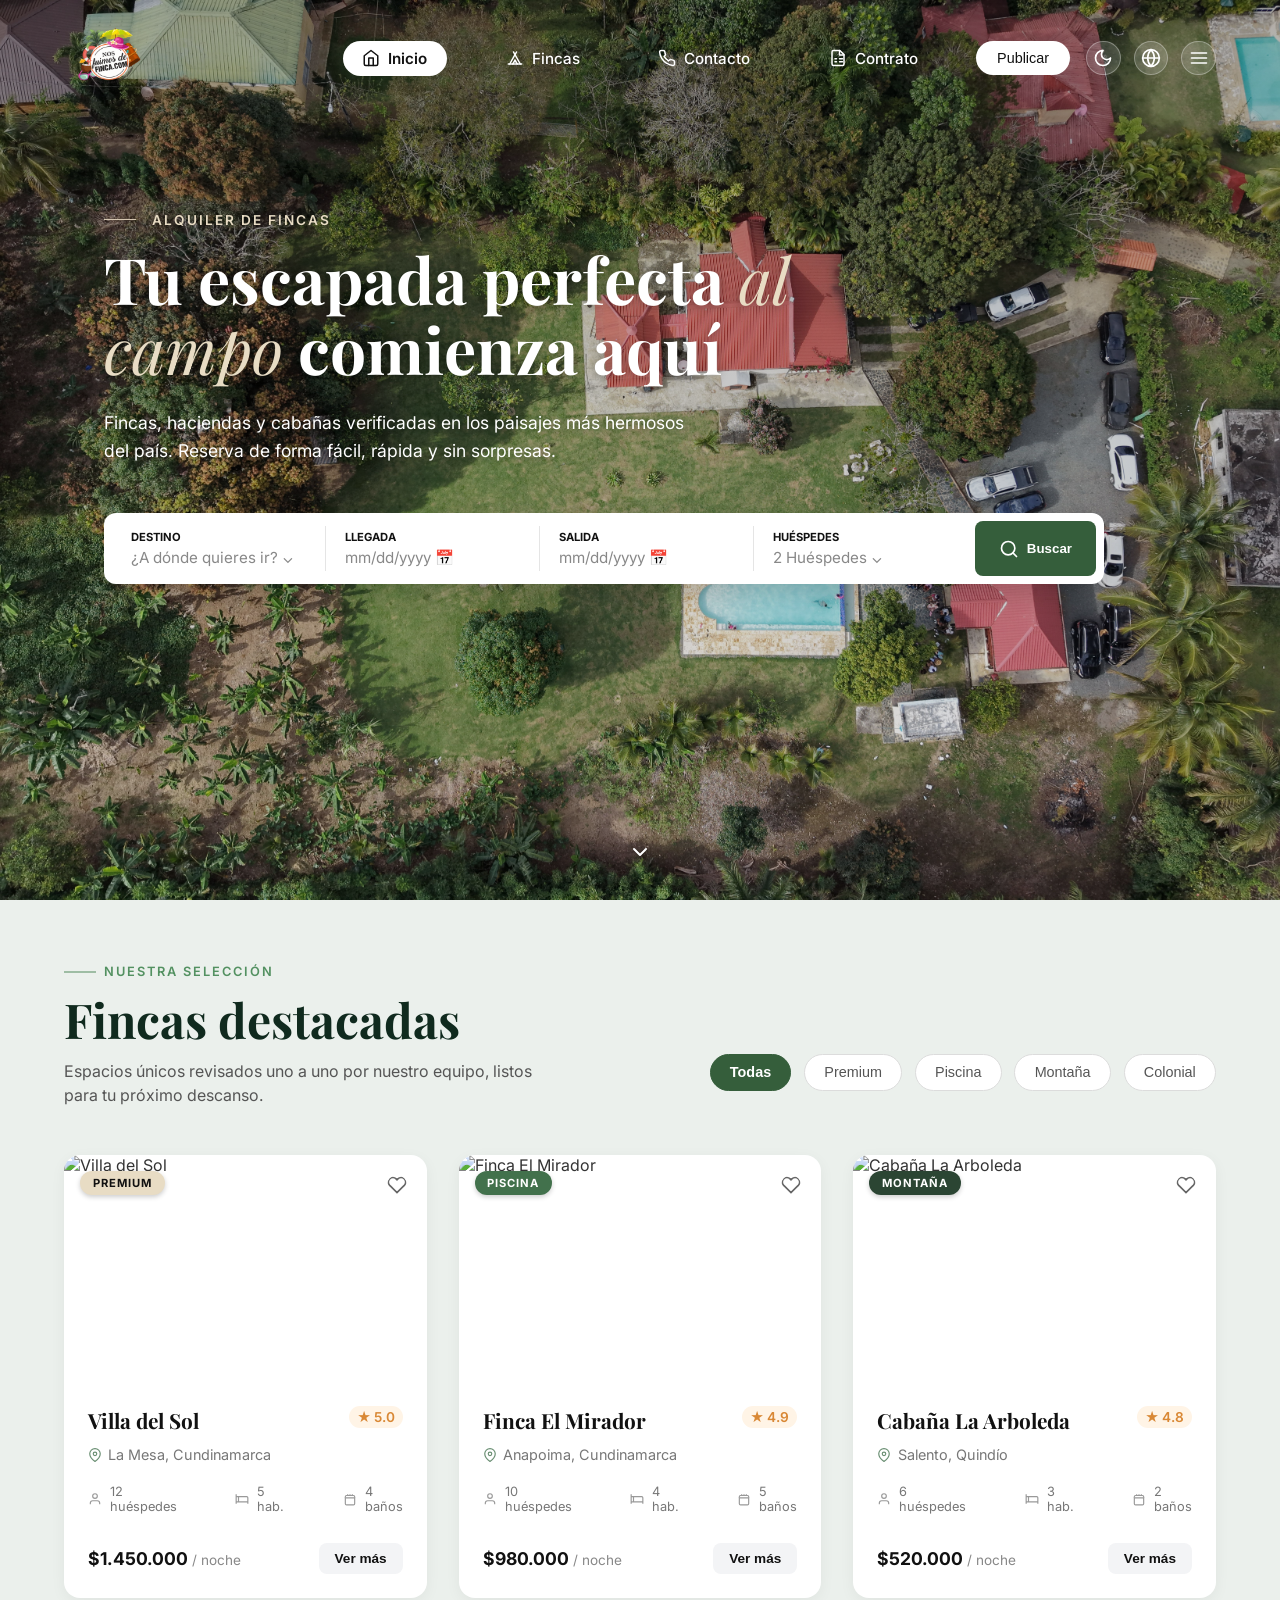
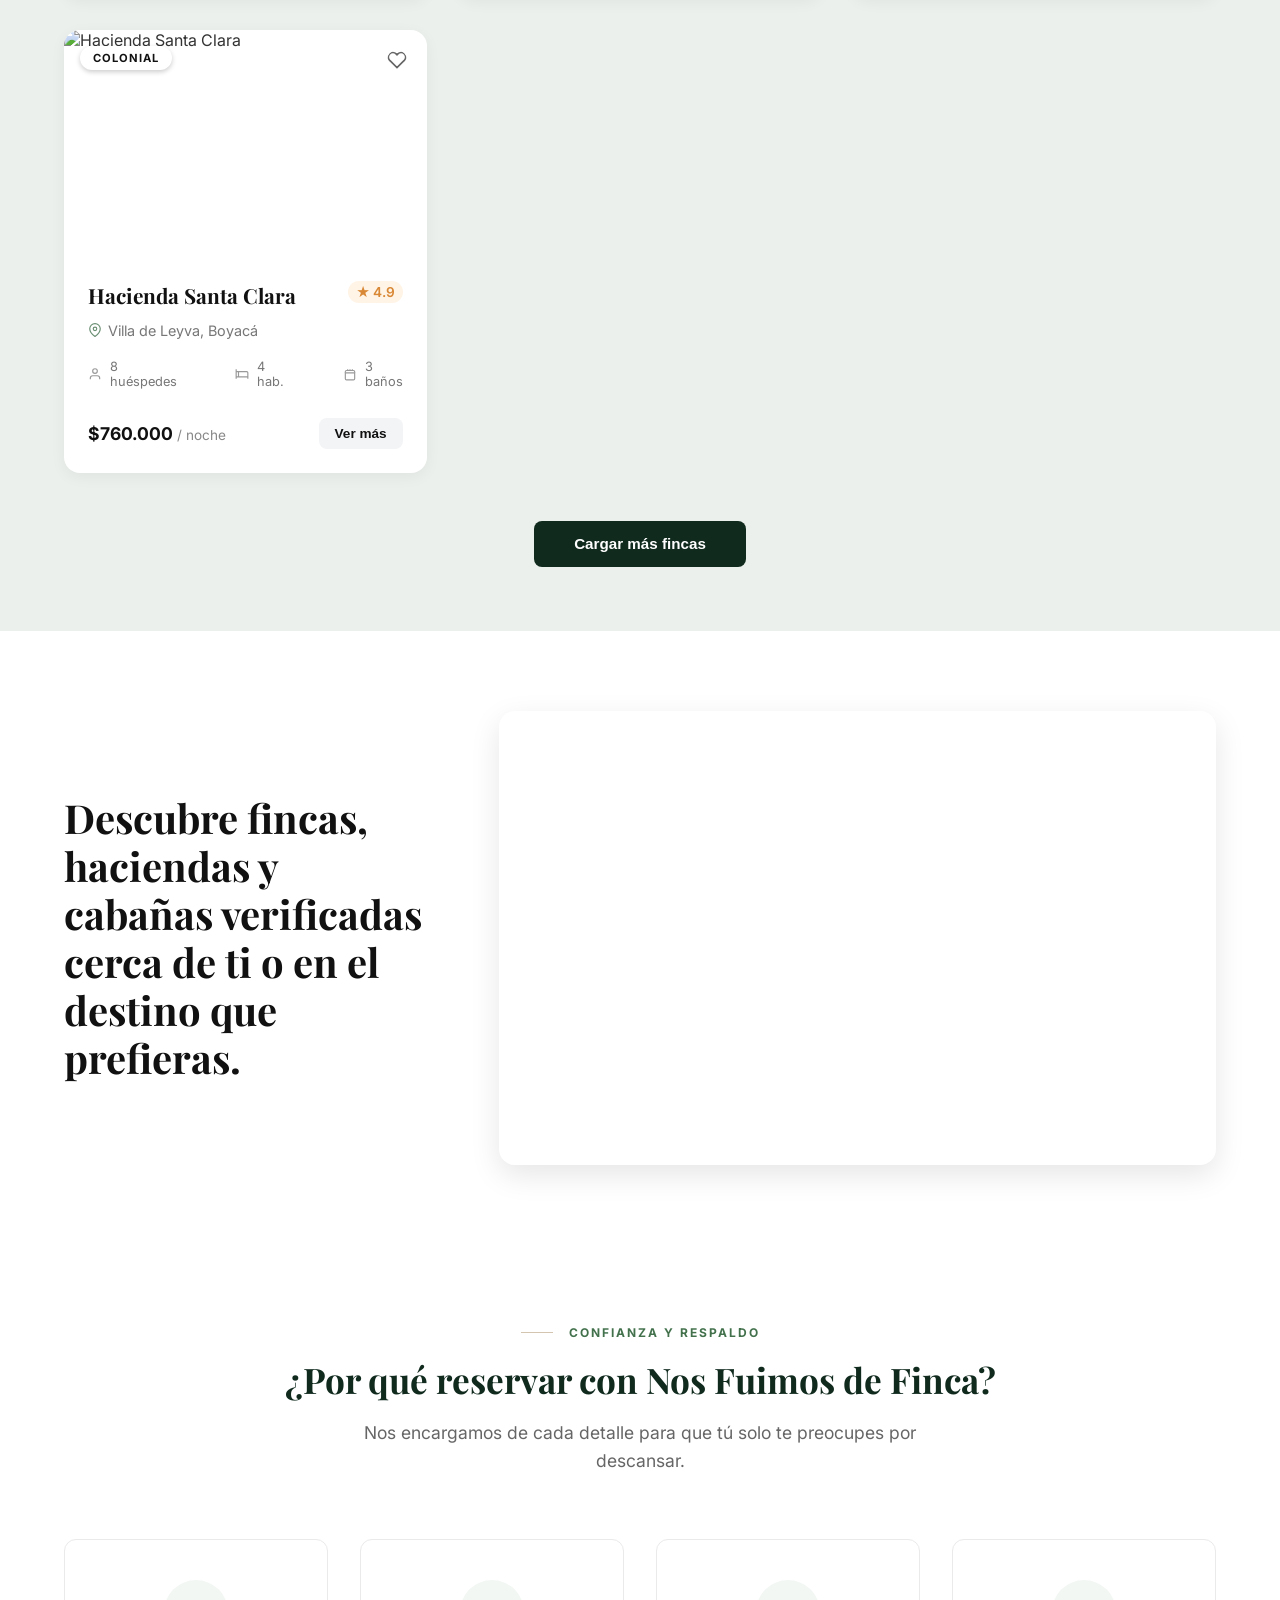
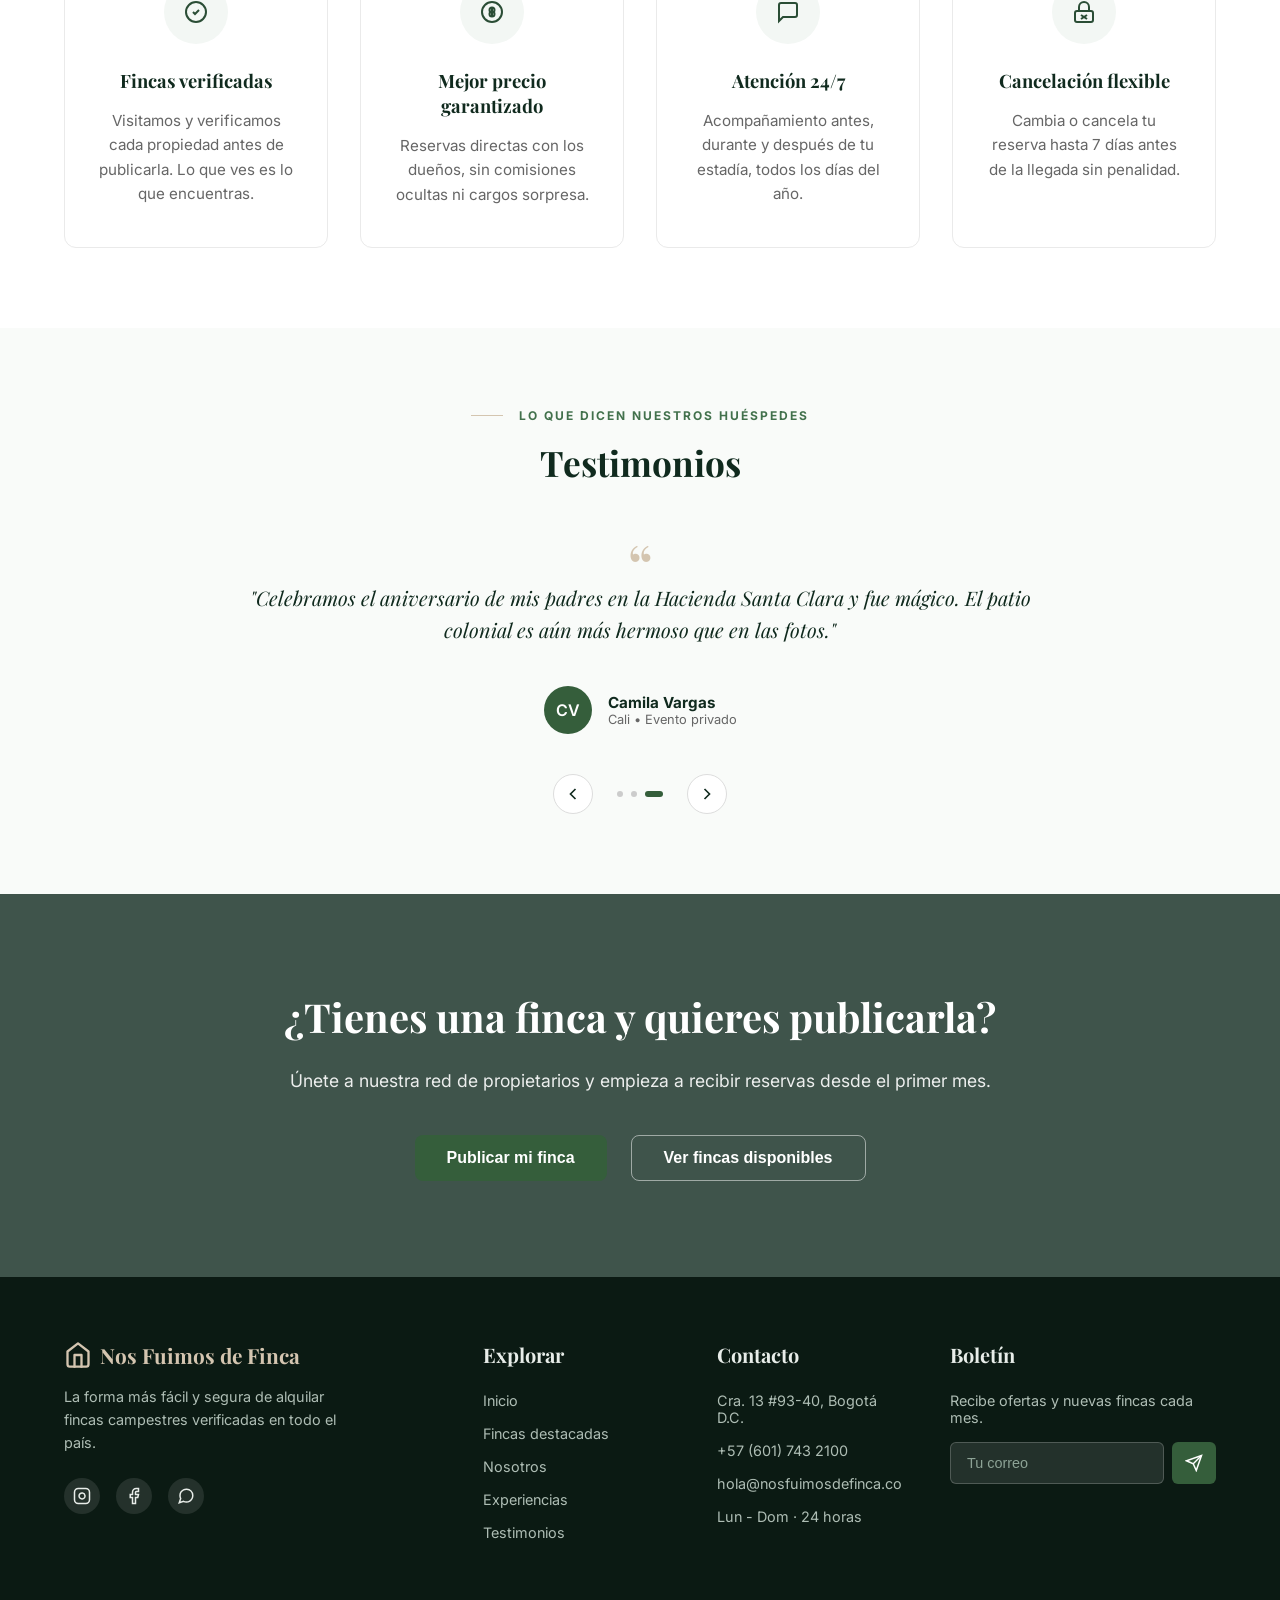
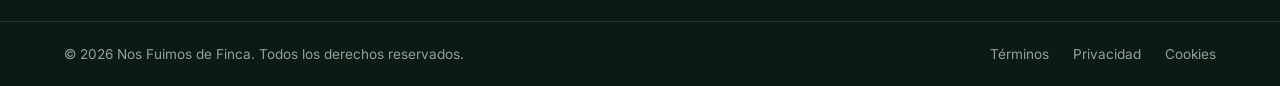
==== commit c301997e: "Changes to interface, internal design" ====
--- a/frontend/src/pages/home/index.html
+++ b/frontend/src/pages/home/index.html
@@ -1,12 +1,15 @@
 <!DOCTYPE html>
 <html lang="es">
+
 <head>
     <meta charset="UTF-8">
     <meta name="viewport" content="width=device-width, initial-scale=1.0">
     <title>Nos Fuimos de Finca - Home</title>
     <link rel="preconnect" href="https://fonts.googleapis.com" />
     <link rel="preconnect" href="https://fonts.gstatic.com" crossorigin />
-    <link href="https://fonts.googleapis.com/css2?family=Playfair+Display:ital,wght@0,400;0,600;0,700;0,800;1,400&family=Inter:wght@300;400;500;600;700&display=swap" rel="stylesheet" />
+    <link
+        href="https://fonts.googleapis.com/css2?family=Playfair+Display:ital,wght@0,400;0,600;0,700;0,800;1,400&family=Inter:wght@300;400;500;600;700&display=swap"
+        rel="stylesheet" />
     <link rel="stylesheet" href="../../components/navbar.css">
     <link rel="stylesheet" href="../../components/footer.css">
     <link rel="stylesheet" href="./home.css">
@@ -18,6 +21,7 @@
     <script src="../../components/footer.js" defer></script>
     <script src="./home.js" defer></script>
 </head>
+
 <body>
     <nav-bar></nav-bar>
 
@@ -36,16 +40,17 @@
                         <img src="/frontend/public/pexels-santiagob-9408324.jpg" alt="Finca moderna">
                     </div>
                     <div class="carousel-item">
-                        <img src="/frontend/public/pexels-jean-paul-montanaro-49563862-14510506.jpg" alt="Paisaje verde">
+                        <img src="/frontend/public/pexels-jean-paul-montanaro-49563862-14510506.jpg"
+                            alt="Paisaje verde">
                     </div>
                 </div>
                 <div class="hero-overlay"></div>
             </div>
-            
+
             <div class="hero-content">
-                <p class="hero-label">ALQUILER DE FINCAS CAMPESTRES</p>
-                <h1 class="hero-title" data-i18n="home.heroTitle">Tu escapada perfecta <i style="font-style: italic;">al campo</i> comienza aquí</h1>
-                <p class="hero-subtitle">Fincas, haciendas y cabañas verificadas en los paisajes más hermosos del país. Reserva fácil, sin sorpresas y con atención 24/7.</p>
+                <p class="hero-label line-label line-label-white">ALQUILER DE FINCAS</p>
+                <h1 class="hero-title">Tu escapada perfecta <i style="font-style: italic; font-family: Playfair Display, serif;">al campo</i> comienza aquí</h1>
+                <p class="hero-subtitle">Fincas, haciendas y cabañas verificadas en los paisajes más hermosos del país. Reserva de forma fácil, rápida y sin sorpresas.</p>
                 
                 <div class="hero-search-bar" id="searchBar">
                     <!-- Buscador: Destino -->
@@ -54,38 +59,70 @@
                             <label>DESTINO</label>
                             <input type="text" placeholder="¿A dónde quieres ir? ⌄" readonly>
                         </div>
+                        <div class="search-dropdown" id="location-dropdown">
+                            <ul class="dropdown-list">
+                                <li>Quindío, Colombia</li>
+                                <li>Antioquia, Colombia</li>
+                                <li>Santander, Colombia</li>
+                                <li>Eje Cafetero</li>
+                            </ul>
+                        </div>
                     </div>
                     
                     <div class="search-divider"></div>
                     
                     <!-- Buscador: Llegada -->
-                    <div class="search-field" data-dropdown="dates-dropdown-in">
+                    <div class="search-field" data-dropdown="dates-dropdown">
                         <div class="search-field-content">
                             <label>LLEGADA</label>
-                            <input type="text" placeholder="mm/dd/yyyy 📅" readonly>
+                            <input type="text" id="date-display-in" placeholder="mm/dd/yyyy 📅" readonly>
+                        </div>
+                        <div class="search-dropdown dates-dropdown-container" id="dates-dropdown">
+                            <!-- Contenedor para el calendario inline de Flatpickr -->
+                            <input type="text" id="date-picker-inline" style="display: none;">
                         </div>
                     </div>
                     
                     <div class="search-divider"></div>
                     
                     <!-- Buscador: Salida -->
-                    <div class="search-field" data-dropdown="dates-dropdown-out">
+                    <div class="search-field" id="salida-field">
                         <div class="search-field-content">
                             <label>SALIDA</label>
-                            <input type="text" placeholder="mm/dd/yyyy 📅" readonly>
+                            <input type="text" id="date-display-out" placeholder="mm/dd/yyyy 📅" readonly>
                         </div>
                     </div>
                     
                     <div class="search-divider"></div>
                     
                     <!-- Buscador: Huéspedes -->
-                    <div class="search-field guests-inline">
+                    <div class="search-field" data-dropdown="guests-dropdown">
                         <div class="search-field-content">
                             <label>HUÉSPEDES</label>
-                            <div class="inline-counter">
-                                <button class="btn-minus">-</button>
-                                <span>2</span>
-                                <button class="btn-plus">+</button>
+                            <input type="text" id="guests-display" placeholder="2 Huéspedes ⌄" readonly>
+                        </div>
+                        <div class="search-dropdown" id="guests-dropdown">
+                            <div class="guest-counter">
+                                <div class="guest-type">
+                                    <strong>Adultos</strong>
+                                    <span>Edad 13+</span>
+                                </div>
+                                <div class="counter-controls">
+                                    <button class="btn-minus" data-type="adults">-</button>
+                                    <span class="count-adults">2</span>
+                                    <button class="btn-plus" data-type="adults">+</button>
+                                </div>
+                            </div>
+                            <div class="guest-counter">
+                                <div class="guest-type">
+                                    <strong>Niños</strong>
+                                    <span>Edades 2-12</span>
+                                </div>
+                                <div class="counter-controls">
+                                    <button class="btn-minus" data-type="children">-</button>
+                                    <span class="count-children">0</span>
+                                    <button class="btn-plus" data-type="children">+</button>
+                                </div>
                             </div>
                         </div>
                     </div>
@@ -95,8 +132,8 @@
                         <svg width="20" height="20" viewBox="0 0 24 24" fill="none" stroke="currentColor" stroke-width="2" stroke-linecap="round" stroke-linejoin="round"><circle cx="11" cy="11" r="8"/><path d="m21 21-4.3-4.3"/></svg>
                         <span>Buscar</span>
                     </button>
-                </div>
-                
+                </div>             </div>
+
                 <div class="hero-stats">
                     <div class="stat-item">
                         <span class="stat-value">120+</span>
@@ -116,19 +153,23 @@
                     </div>
                 </div>
             </div>
-            
+
             <div class="hero-scroll-down">
-                <svg width="24" height="24" viewBox="0 0 24 24" fill="none" stroke="currentColor" stroke-width="2" stroke-linecap="round" stroke-linejoin="round"><path d="M6 9l6 6 6-6"/></svg>
+                <svg width="24" height="24" viewBox="0 0 24 24" fill="none" stroke="currentColor" stroke-width="2"
+                    stroke-linecap="round" stroke-linejoin="round">
+                    <path d="M6 9l6 6 6-6" />
+                </svg>
             </div>
         </section>
 
-        <!-- Catalog Header & Filters Section -->
-        <section class="catalog-header-section">
+        <!-- Catalog Section -->
+        <section class="catalog-section" id="catalog">
             <div class="catalog-header-container">
                 <div class="catalog-titles">
                     <span class="catalog-label">NUESTRA SELECCIÓN</span>
                     <h2 class="catalog-main-title">Fincas destacadas</h2>
-                    <p class="catalog-subtitle">Espacios únicos revisados uno a uno por nuestro equipo, listos para tu próximo descanso.</p>
+                    <p class="catalog-subtitle">Espacios únicos revisados uno a uno por nuestro equipo, listos para tu
+                        próximo descanso.</p>
                 </div>
                 <div class="catalog-filters">
                     <button class="filter-pill active">Todas</button>
@@ -138,18 +179,20 @@
                     <button class="filter-pill">Colonial</button>
                 </div>
             </div>
-        </section>
-
-        <!-- Fincas Catalog Grid -->
-        <section class="fincas-section">
+
             <div class="fincas-grid">
                 <!-- Card 1 -->
                 <article class="finca-card">
                     <div class="finca-img-wrapper">
                         <span class="category-pill pill-premium">PREMIUM</span>
-                        <img src="https://images.unsplash.com/photo-1518548419970-58e3b4079ab2?w=500&auto=format&fit=crop" alt="Villa del Sol">
+                        <img src="https://images.unsplash.com/photo-1518548419970-58e3b4079ab2?w=500&auto=format&fit=crop"
+                            alt="Villa del Sol">
                         <button class="favorite-btn" aria-label="Favorite">
-                            <svg width="20" height="20" viewBox="0 0 24 24" fill="none" stroke="#666" stroke-width="2" style="background: white; border-radius: 50%; padding: 4px; width: 28px; height: 28px;"><path d="M20.84 4.61a5.5 5.5 0 0 0-7.78 0L12 5.67l-1.06-1.06a5.5 5.5 0 0 0-7.78 7.78l1.06 1.06L12 21.23l7.78-7.78 1.06-1.06a5.5 5.5 0 0 0 0-7.78z"/></svg>
+                            <svg width="20" height="20" viewBox="0 0 24 24" fill="none" stroke="#666" stroke-width="2"
+                                style="background: white; border-radius: 50%; padding: 4px; width: 28px; height: 28px;">
+                                <path
+                                    d="M20.84 4.61a5.5 5.5 0 0 0-7.78 0L12 5.67l-1.06-1.06a5.5 5.5 0 0 0-7.78 7.78l1.06 1.06L12 21.23l7.78-7.78 1.06-1.06a5.5 5.5 0 0 0 0-7.78z" />
+                            </svg>
                         </button>
                     </div>
                     <div class="finca-info">
@@ -158,13 +201,31 @@
                             <span class="finca-rating">★ 5.0</span>
                         </div>
                         <p class="finca-location">
-                            <svg width="14" height="14" viewBox="0 0 24 24" fill="none" stroke="currentColor" stroke-width="2"><path d="M21 10c0 7-9 13-9 13s-9-6-9-13a9 9 0 0 1 18 0z"/><circle cx="12" cy="10" r="3"/></svg>
+                            <svg width="14" height="14" viewBox="0 0 24 24" fill="none" stroke="currentColor"
+                                stroke-width="2">
+                                <path d="M21 10c0 7-9 13-9 13s-9-6-9-13a9 9 0 0 1 18 0z" />
+                                <circle cx="12" cy="10" r="3" />
+                            </svg>
                             La Mesa, Cundinamarca
                         </p>
                         <div class="finca-amenities">
-                            <div class="amenity"><svg width="14" height="14" viewBox="0 0 24 24" fill="none" stroke="currentColor" stroke-width="2"><path d="M20 21v-2a4 4 0 0 0-4-4H8a4 4 0 0 0-4 4v2"/><circle cx="12" cy="7" r="4"/></svg><span>12<br>huéspedes</span></div>
-                            <div class="amenity"><svg width="14" height="14" viewBox="0 0 24 24" fill="none" stroke="currentColor" stroke-width="2"><path d="M2 4v16M2 8h18a2 2 0 0 1 2 2v10M2 17h20M6 8v9"/></svg><span>5<br>hab.</span></div>
-                            <div class="amenity"><svg width="14" height="14" viewBox="0 0 24 24" fill="none" stroke="currentColor" stroke-width="2"><path d="M4 10h16v10a2 2 0 0 1-2 2H6a2 2 0 0 1-2-2V10z"/><path d="M8 4v2"/><path d="M12 4v2"/><path d="M16 4v2"/><path d="M4 10V8a2 2 0 0 1 2-2h12a2 2 0 0 1 2 2v2"/></svg><span>4<br>baños</span></div>
+                            <div class="amenity"><svg width="14" height="14" viewBox="0 0 24 24" fill="none"
+                                    stroke="currentColor" stroke-width="2">
+                                    <path d="M20 21v-2a4 4 0 0 0-4-4H8a4 4 0 0 0-4 4v2" />
+                                    <circle cx="12" cy="7" r="4" />
+                                </svg><span>12<br>huéspedes</span></div>
+                            <div class="amenity"><svg width="14" height="14" viewBox="0 0 24 24" fill="none"
+                                    stroke="currentColor" stroke-width="2">
+                                    <path d="M2 4v16M2 8h18a2 2 0 0 1 2 2v10M2 17h20M6 8v9" />
+                                </svg><span>5<br>hab.</span></div>
+                            <div class="amenity"><svg width="14" height="14" viewBox="0 0 24 24" fill="none"
+                                    stroke="currentColor" stroke-width="2">
+                                    <path d="M4 10h16v10a2 2 0 0 1-2 2H6a2 2 0 0 1-2-2V10z" />
+                                    <path d="M8 4v2" />
+                                    <path d="M12 4v2" />
+                                    <path d="M16 4v2" />
+                                    <path d="M4 10V8a2 2 0 0 1 2-2h12a2 2 0 0 1 2 2v2" />
+                                </svg><span>4<br>baños</span></div>
                         </div>
                         <div class="finca-footer">
                             <p class="finca-price"><strong>$1.450.000</strong> <span>/ noche</span></p>
@@ -177,9 +238,14 @@
                 <article class="finca-card">
                     <div class="finca-img-wrapper">
                         <span class="category-pill pill-piscina">PISCINA</span>
-                        <img src="https://images.unsplash.com/photo-1449844908441-8829872d2607?w=500&auto=format&fit=crop" alt="Finca El Mirador">
+                        <img src="https://images.unsplash.com/photo-1449844908441-8829872d2607?w=500&auto=format&fit=crop"
+                            alt="Finca El Mirador">
                         <button class="favorite-btn" aria-label="Favorite">
-                            <svg width="20" height="20" viewBox="0 0 24 24" fill="none" stroke="#666" stroke-width="2" style="background: white; border-radius: 50%; padding: 4px; width: 28px; height: 28px;"><path d="M20.84 4.61a5.5 5.5 0 0 0-7.78 0L12 5.67l-1.06-1.06a5.5 5.5 0 0 0-7.78 7.78l1.06 1.06L12 21.23l7.78-7.78 1.06-1.06a5.5 5.5 0 0 0 0-7.78z"/></svg>
+                            <svg width="20" height="20" viewBox="0 0 24 24" fill="none" stroke="#666" stroke-width="2"
+                                style="background: white; border-radius: 50%; padding: 4px; width: 28px; height: 28px;">
+                                <path
+                                    d="M20.84 4.61a5.5 5.5 0 0 0-7.78 0L12 5.67l-1.06-1.06a5.5 5.5 0 0 0-7.78 7.78l1.06 1.06L12 21.23l7.78-7.78 1.06-1.06a5.5 5.5 0 0 0 0-7.78z" />
+                            </svg>
                         </button>
                     </div>
                     <div class="finca-info">
@@ -188,13 +254,31 @@
                             <span class="finca-rating">★ 4.9</span>
                         </div>
                         <p class="finca-location">
-                            <svg width="14" height="14" viewBox="0 0 24 24" fill="none" stroke="currentColor" stroke-width="2"><path d="M21 10c0 7-9 13-9 13s-9-6-9-13a9 9 0 0 1 18 0z"/><circle cx="12" cy="10" r="3"/></svg>
+                            <svg width="14" height="14" viewBox="0 0 24 24" fill="none" stroke="currentColor"
+                                stroke-width="2">
+                                <path d="M21 10c0 7-9 13-9 13s-9-6-9-13a9 9 0 0 1 18 0z" />
+                                <circle cx="12" cy="10" r="3" />
+                            </svg>
                             Anapoima, Cundinamarca
                         </p>
                         <div class="finca-amenities">
-                            <div class="amenity"><svg width="14" height="14" viewBox="0 0 24 24" fill="none" stroke="currentColor" stroke-width="2"><path d="M20 21v-2a4 4 0 0 0-4-4H8a4 4 0 0 0-4 4v2"/><circle cx="12" cy="7" r="4"/></svg><span>10<br>huéspedes</span></div>
-                            <div class="amenity"><svg width="14" height="14" viewBox="0 0 24 24" fill="none" stroke="currentColor" stroke-width="2"><path d="M2 4v16M2 8h18a2 2 0 0 1 2 2v10M2 17h20M6 8v9"/></svg><span>4<br>hab.</span></div>
-                            <div class="amenity"><svg width="14" height="14" viewBox="0 0 24 24" fill="none" stroke="currentColor" stroke-width="2"><path d="M4 10h16v10a2 2 0 0 1-2 2H6a2 2 0 0 1-2-2V10z"/><path d="M8 4v2"/><path d="M12 4v2"/><path d="M16 4v2"/><path d="M4 10V8a2 2 0 0 1 2-2h12a2 2 0 0 1 2 2v2"/></svg><span>5<br>baños</span></div>
+                            <div class="amenity"><svg width="14" height="14" viewBox="0 0 24 24" fill="none"
+                                    stroke="currentColor" stroke-width="2">
+                                    <path d="M20 21v-2a4 4 0 0 0-4-4H8a4 4 0 0 0-4 4v2" />
+                                    <circle cx="12" cy="7" r="4" />
+                                </svg><span>10<br>huéspedes</span></div>
+                            <div class="amenity"><svg width="14" height="14" viewBox="0 0 24 24" fill="none"
+                                    stroke="currentColor" stroke-width="2">
+                                    <path d="M2 4v16M2 8h18a2 2 0 0 1 2 2v10M2 17h20M6 8v9" />
+                                </svg><span>4<br>hab.</span></div>
+                            <div class="amenity"><svg width="14" height="14" viewBox="0 0 24 24" fill="none"
+                                    stroke="currentColor" stroke-width="2">
+                                    <path d="M4 10h16v10a2 2 0 0 1-2 2H6a2 2 0 0 1-2-2V10z" />
+                                    <path d="M8 4v2" />
+                                    <path d="M12 4v2" />
+                                    <path d="M16 4v2" />
+                                    <path d="M4 10V8a2 2 0 0 1 2-2h12a2 2 0 0 1 2 2v2" />
+                                </svg><span>5<br>baños</span></div>
                         </div>
                         <div class="finca-footer">
                             <p class="finca-price"><strong>$980.000</strong> <span>/ noche</span></p>
@@ -207,9 +291,14 @@
                 <article class="finca-card">
                     <div class="finca-img-wrapper">
                         <span class="category-pill pill-montana">MONTAÑA</span>
-                        <img src="https://images.unsplash.com/photo-1522708323590-d24dbb6b0267?w=500&auto=format&fit=crop" alt="Cabaña La Arboleda">
+                        <img src="https://images.unsplash.com/photo-1522708323590-d24dbb6b0267?w=500&auto=format&fit=crop"
+                            alt="Cabaña La Arboleda">
                         <button class="favorite-btn" aria-label="Favorite">
-                            <svg width="20" height="20" viewBox="0 0 24 24" fill="none" stroke="#666" stroke-width="2" style="background: white; border-radius: 50%; padding: 4px; width: 28px; height: 28px;"><path d="M20.84 4.61a5.5 5.5 0 0 0-7.78 0L12 5.67l-1.06-1.06a5.5 5.5 0 0 0-7.78 7.78l1.06 1.06L12 21.23l7.78-7.78 1.06-1.06a5.5 5.5 0 0 0 0-7.78z"/></svg>
+                            <svg width="20" height="20" viewBox="0 0 24 24" fill="none" stroke="#666" stroke-width="2"
+                                style="background: white; border-radius: 50%; padding: 4px; width: 28px; height: 28px;">
+                                <path
+                                    d="M20.84 4.61a5.5 5.5 0 0 0-7.78 0L12 5.67l-1.06-1.06a5.5 5.5 0 0 0-7.78 7.78l1.06 1.06L12 21.23l7.78-7.78 1.06-1.06a5.5 5.5 0 0 0 0-7.78z" />
+                            </svg>
                         </button>
                     </div>
                     <div class="finca-info">
@@ -218,13 +307,31 @@
                             <span class="finca-rating">★ 4.8</span>
                         </div>
                         <p class="finca-location">
-                            <svg width="14" height="14" viewBox="0 0 24 24" fill="none" stroke="currentColor" stroke-width="2"><path d="M21 10c0 7-9 13-9 13s-9-6-9-13a9 9 0 0 1 18 0z"/><circle cx="12" cy="10" r="3"/></svg>
+                            <svg width="14" height="14" viewBox="0 0 24 24" fill="none" stroke="currentColor"
+                                stroke-width="2">
+                                <path d="M21 10c0 7-9 13-9 13s-9-6-9-13a9 9 0 0 1 18 0z" />
+                                <circle cx="12" cy="10" r="3" />
+                            </svg>
                             Salento, Quindío
                         </p>
                         <div class="finca-amenities">
-                            <div class="amenity"><svg width="14" height="14" viewBox="0 0 24 24" fill="none" stroke="currentColor" stroke-width="2"><path d="M20 21v-2a4 4 0 0 0-4-4H8a4 4 0 0 0-4 4v2"/><circle cx="12" cy="7" r="4"/></svg><span>6<br>huéspedes</span></div>
-                            <div class="amenity"><svg width="14" height="14" viewBox="0 0 24 24" fill="none" stroke="currentColor" stroke-width="2"><path d="M2 4v16M2 8h18a2 2 0 0 1 2 2v10M2 17h20M6 8v9"/></svg><span>3<br>hab.</span></div>
-                            <div class="amenity"><svg width="14" height="14" viewBox="0 0 24 24" fill="none" stroke="currentColor" stroke-width="2"><path d="M4 10h16v10a2 2 0 0 1-2 2H6a2 2 0 0 1-2-2V10z"/><path d="M8 4v2"/><path d="M12 4v2"/><path d="M16 4v2"/><path d="M4 10V8a2 2 0 0 1 2-2h12a2 2 0 0 1 2 2v2"/></svg><span>2<br>baños</span></div>
+                            <div class="amenity"><svg width="14" height="14" viewBox="0 0 24 24" fill="none"
+                                    stroke="currentColor" stroke-width="2">
+                                    <path d="M20 21v-2a4 4 0 0 0-4-4H8a4 4 0 0 0-4 4v2" />
+                                    <circle cx="12" cy="7" r="4" />
+                                </svg><span>6<br>huéspedes</span></div>
+                            <div class="amenity"><svg width="14" height="14" viewBox="0 0 24 24" fill="none"
+                                    stroke="currentColor" stroke-width="2">
+                                    <path d="M2 4v16M2 8h18a2 2 0 0 1 2 2v10M2 17h20M6 8v9" />
+                                </svg><span>3<br>hab.</span></div>
+                            <div class="amenity"><svg width="14" height="14" viewBox="0 0 24 24" fill="none"
+                                    stroke="currentColor" stroke-width="2">
+                                    <path d="M4 10h16v10a2 2 0 0 1-2 2H6a2 2 0 0 1-2-2V10z" />
+                                    <path d="M8 4v2" />
+                                    <path d="M12 4v2" />
+                                    <path d="M16 4v2" />
+                                    <path d="M4 10V8a2 2 0 0 1 2-2h12a2 2 0 0 1 2 2v2" />
+                                </svg><span>2<br>baños</span></div>
                         </div>
                         <div class="finca-footer">
                             <p class="finca-price"><strong>$520.000</strong> <span>/ noche</span></p>
@@ -237,9 +344,14 @@
                 <article class="finca-card">
                     <div class="finca-img-wrapper">
                         <span class="category-pill pill-colonial">COLONIAL</span>
-                        <img src="https://images.unsplash.com/photo-1600596542815-ffad4c1539a9?w=500&auto=format&fit=crop" alt="Hacienda Santa Clara">
+                        <img src="https://images.unsplash.com/photo-1600596542815-ffad4c1539a9?w=500&auto=format&fit=crop"
+                            alt="Hacienda Santa Clara">
                         <button class="favorite-btn" aria-label="Favorite">
-                            <svg width="20" height="20" viewBox="0 0 24 24" fill="none" stroke="#666" stroke-width="2" style="background: white; border-radius: 50%; padding: 4px; width: 28px; height: 28px;"><path d="M20.84 4.61a5.5 5.5 0 0 0-7.78 0L12 5.67l-1.06-1.06a5.5 5.5 0 0 0-7.78 7.78l1.06 1.06L12 21.23l7.78-7.78 1.06-1.06a5.5 5.5 0 0 0 0-7.78z"/></svg>
+                            <svg width="20" height="20" viewBox="0 0 24 24" fill="none" stroke="#666" stroke-width="2"
+                                style="background: white; border-radius: 50%; padding: 4px; width: 28px; height: 28px;">
+                                <path
+                                    d="M20.84 4.61a5.5 5.5 0 0 0-7.78 0L12 5.67l-1.06-1.06a5.5 5.5 0 0 0-7.78 7.78l1.06 1.06L12 21.23l7.78-7.78 1.06-1.06a5.5 5.5 0 0 0 0-7.78z" />
+                            </svg>
                         </button>
                     </div>
                     <div class="finca-info">
@@ -248,13 +360,31 @@
                             <span class="finca-rating">★ 4.9</span>
                         </div>
                         <p class="finca-location">
-                            <svg width="14" height="14" viewBox="0 0 24 24" fill="none" stroke="currentColor" stroke-width="2"><path d="M21 10c0 7-9 13-9 13s-9-6-9-13a9 9 0 0 1 18 0z"/><circle cx="12" cy="10" r="3"/></svg>
+                            <svg width="14" height="14" viewBox="0 0 24 24" fill="none" stroke="currentColor"
+                                stroke-width="2">
+                                <path d="M21 10c0 7-9 13-9 13s-9-6-9-13a9 9 0 0 1 18 0z" />
+                                <circle cx="12" cy="10" r="3" />
+                            </svg>
                             Villa de Leyva, Boyacá
                         </p>
                         <div class="finca-amenities">
-                            <div class="amenity"><svg width="14" height="14" viewBox="0 0 24 24" fill="none" stroke="currentColor" stroke-width="2"><path d="M20 21v-2a4 4 0 0 0-4-4H8a4 4 0 0 0-4 4v2"/><circle cx="12" cy="7" r="4"/></svg><span>8<br>huéspedes</span></div>
-                            <div class="amenity"><svg width="14" height="14" viewBox="0 0 24 24" fill="none" stroke="currentColor" stroke-width="2"><path d="M2 4v16M2 8h18a2 2 0 0 1 2 2v10M2 17h20M6 8v9"/></svg><span>4<br>hab.</span></div>
-                            <div class="amenity"><svg width="14" height="14" viewBox="0 0 24 24" fill="none" stroke="currentColor" stroke-width="2"><path d="M4 10h16v10a2 2 0 0 1-2 2H6a2 2 0 0 1-2-2V10z"/><path d="M8 4v2"/><path d="M12 4v2"/><path d="M16 4v2"/><path d="M4 10V8a2 2 0 0 1 2-2h12a2 2 0 0 1 2 2v2"/></svg><span>3<br>baños</span></div>
+                            <div class="amenity"><svg width="14" height="14" viewBox="0 0 24 24" fill="none"
+                                    stroke="currentColor" stroke-width="2">
+                                    <path d="M20 21v-2a4 4 0 0 0-4-4H8a4 4 0 0 0-4 4v2" />
+                                    <circle cx="12" cy="7" r="4" />
+                                </svg><span>8<br>huéspedes</span></div>
+                            <div class="amenity"><svg width="14" height="14" viewBox="0 0 24 24" fill="none"
+                                    stroke="currentColor" stroke-width="2">
+                                    <path d="M2 4v16M2 8h18a2 2 0 0 1 2 2v10M2 17h20M6 8v9" />
+                                </svg><span>4<br>hab.</span></div>
+                            <div class="amenity"><svg width="14" height="14" viewBox="0 0 24 24" fill="none"
+                                    stroke="currentColor" stroke-width="2">
+                                    <path d="M4 10h16v10a2 2 0 0 1-2 2H6a2 2 0 0 1-2-2V10z" />
+                                    <path d="M8 4v2" />
+                                    <path d="M12 4v2" />
+                                    <path d="M16 4v2" />
+                                    <path d="M4 10V8a2 2 0 0 1 2-2h12a2 2 0 0 1 2 2v2" />
+                                </svg><span>3<br>baños</span></div>
                         </div>
                         <div class="finca-footer">
                             <p class="finca-price"><strong>$760.000</strong> <span>/ noche</span></p>
@@ -263,7 +393,7 @@
                     </div>
                 </article>
             </div>
-            
+
             <div class="load-more-container">
                 <button class="btn-load-more" data-i18n="home.loadMore">Cargar más fincas</button>
             </div>
@@ -273,10 +403,13 @@
         <section class="map-section">
             <div class="map-container-wrapper">
                 <div class="map-text">
-                    <h2 class="map-title">Descubre fincas, haciendas y cabañas verificadas cerca de ti o en el destino que prefieras.</h2>
+                    <h2 class="map-title">Descubre fincas, haciendas y cabañas verificadas cerca de ti o en el destino
+                        que prefieras.</h2>
                 </div>
                 <div class="map-embed-container">
-                    <iframe src="https://www.google.com/maps/embed?pb=!1m14!1m12!1m3!1d31731.415492816458!2d-75.5658!3d6.2518!2m3!1f0!2f0!3f0!3m2!1i1024!2i768!4f13.1!5e0!3m2!1sen!2sco!4v1620000000000!5m2!1sen!2sco" width="100%" height="450" style="border:0;" allowfullscreen="" loading="lazy"></iframe>
+                    <iframe
+                        src="https://www.google.com/maps/embed?pb=!1m14!1m12!1m3!1d31731.415492816458!2d-75.5658!3d6.2518!2m3!1f0!2f0!3f0!3m2!1i1024!2i768!4f13.1!5e0!3m2!1sen!2sco!4v1620000000000!5m2!1sen!2sco"
+                        width="100%" height="450" style="border:0;" allowfullscreen="" loading="lazy"></iframe>
                 </div>
             </div>
         </section>
@@ -284,38 +417,126 @@
         <!-- Benefits Section -->
         <section class="benefits-section">
             <div class="benefits-container">
-                <h2 class="benefits-title" data-i18n="home.benefitsTitle">Mira cómo Nos Fuimos de Finca te puede ayudar</h2>
-                <p class="benefits-subtitle" data-i18n="home.benefitsSubtitle">Conectándote con las experiencias rurales más exclusivas y auténticas en el corazón de Colombia.</p>
-                
+                <div style="display: flex; justify-content: center; width: 100%;">
+                    <p class="benefits-label line-label">CONFIANZA Y RESPALDO</p>
+                </div>
+                <h2 class="benefits-title">¿Por qué reservar con Nos Fuimos de Finca?</h2>
+                <p class="benefits-subtitle">Nos encargamos de cada detalle para que tú solo te preocupes por descansar.</p>
+
                 <div class="benefits-grid">
                     <div class="benefit-card">
                         <div class="benefit-icon">
-                            <svg width="32" height="32" viewBox="0 0 24 24" fill="none" stroke="currentColor" stroke-width="1.5"><rect x="4" y="2" width="16" height="20" rx="2" ry="2"/><path d="M9 22v-4h6v4"/><path d="M8 6h.01"/><path d="M16 6h.01"/><path d="M12 6h.01"/><path d="M12 10h.01"/><path d="M12 14h.01"/><path d="M16 10h.01"/><path d="M16 14h.01"/><path d="M8 10h.01"/><path d="M8 14h.01"/></svg>
-                        </div>
-                        <h3 class="benefit-title" data-i18n="home.benefit1Title">Todas las propiedades</h3>
-                        <p class="benefit-desc" data-i18n="home.benefit1Desc">Con acceso a las mejores fincas en las regiones más exclusivas de Colombia, cubrimos el 97% de la oferta rural del país.</p>
-                    </div>
-                    
+                            <svg width="24" height="24" viewBox="0 0 24 24" fill="none" stroke="#2a4d35"
+                                stroke-width="2">
+                                <circle cx="12" cy="12" r="10" />
+                                <path d="m9 12 2 2 4-4" />
+                            </svg>
+                        </div>
+                        <h3 class="benefit-title">Fincas verificadas</h3>
+                        <p class="benefit-desc">Visitamos y verificamos cada propiedad antes de publicarla. Lo que ves es lo que encuentras.</p>
+                    </div>
+
                     <div class="benefit-card">
                         <div class="benefit-icon">
-                            <svg width="32" height="32" viewBox="0 0 24 24" fill="none" stroke="currentColor" stroke-width="1.5"><circle cx="11" cy="11" r="8"/><path d="m21 21-4.3-4.3"/><path d="M11 8v6"/><path d="M8 11h6"/></svg>
-                        </div>
-                        <h3 class="benefit-title" data-i18n="home.benefit2Title">Búsqueda exacta</h3>
-                        <p class="benefit-desc" data-i18n="home.benefit2Desc">Nuestros filtros avanzados te permiten encontrar la finca con las amenidades específicas que buscas en tiempo récord.</p>
-                    </div>
-                    
+                            <svg width="24" height="24" viewBox="0 0 24 24" fill="none" stroke="#2a4d35"
+                                stroke-width="2">
+                                <circle cx="12" cy="12" r="10"/>
+                                <path d="M12 16v-8"/>
+                                <path d="M9.5 10a2.5 2.5 0 1 1 5 0 2.5 2.5 0 0 1-5 0Z"/>
+                                <path d="M9.5 14a2.5 2.5 0 1 0 5 0 2.5 2.5 0 0 0-5 0Z"/>
+                            </svg>
+                        </div>
+                        <h3 class="benefit-title">Mejor precio garantizado</h3>
+                        <p class="benefit-desc">Reservas directas con los dueños, sin comisiones ocultas ni cargos sorpresa.</p>
+                    </div>
+
                     <div class="benefit-card">
                         <div class="benefit-icon">
-                            <svg width="32" height="32" viewBox="0 0 24 24" fill="none" stroke="currentColor" stroke-width="1.5"><path d="M12 22s8-4 8-10V5l-8-3-8 3v7c0 6 8 10 8 10z"/><path d="m9 12 2 2 4-4"/></svg>
-                        </div>
-                        <h3 class="benefit-title" data-i18n="home.benefit3Title">Asesoría Premium</h3>
-                        <p class="benefit-desc" data-i18n="home.benefit3Desc">Diseñamos herramientas para que tomes la mejor decisión basada en calidad, precio y experiencias reales.</p>
+                            <svg width="24" height="24" viewBox="0 0 24 24" fill="none" stroke="#2a4d35"
+                                stroke-width="2">
+                                <path d="M21 15a2 2 0 0 1-2 2H7l-4 4V5a2 2 0 0 1 2-2h14a2 2 0 0 1 2 2z"/>
+                            </svg>
+                        </div>
+                        <h3 class="benefit-title">Atención 24/7</h3>
+                        <p class="benefit-desc">Acompañamiento antes, durante y después de tu estadía, todos los días del año.</p>
+                    </div>
+
+                    <div class="benefit-card">
+                        <div class="benefit-icon">
+                            <svg width="24" height="24" viewBox="0 0 24 24" fill="none" stroke="#2a4d35"
+                                stroke-width="2">
+                                <rect width="18" height="11" x="3" y="11" rx="2" ry="2"/>
+                                <path d="M7 11V7a5 5 0 0 1 10 0v4"/>
+                                <path d="m9 15 6 4"/>
+                                <path d="m15 15-6 4"/>
+                            </svg>
+                        </div>
+                        <h3 class="benefit-title">Cancelación flexible</h3>
+                        <p class="benefit-desc">Cambia o cancela tu reserva hasta 7 días antes de la llegada sin penalidad.</p>
                     </div>
                 </div>
             </div>
         </section>
+
+        <!-- Testimonials Section -->
+        <section class="testimonials-section">
+            <div class="testimonials-container">
+                <div style="display: flex; justify-content: center; width: 100%;">
+                    <p class="testimonials-label line-label">LO QUE DICEN NUESTROS HUÉSPEDES</p>
+                </div>
+                <h2 class="testimonials-title">Testimonios</h2>
+                
+                <div class="testimonial-content">
+                    <div class="quote-mark">“</div>
+                    <p class="testimonial-text">"Celebramos el aniversario de mis padres en la Hacienda Santa Clara y fue mágico. El patio colonial es aún más hermoso que en las fotos."</p>
+                    
+                    <div class="testimonial-author">
+                        <div class="author-avatar">CV</div>
+                        <div class="author-info">
+                            <strong>Camila Vargas</strong>
+                            <span>Cali • Evento privado</span>
+                        </div>
+                    </div>
+                    
+                    <div class="testimonial-controls">
+                        <button class="nav-btn prev-btn">
+                            <svg width="20" height="20" viewBox="0 0 24 24" fill="none" stroke="currentColor" stroke-width="2"><path d="m15 18-6-6 6-6"/></svg>
+                        </button>
+                        <div class="dots">
+                            <span class="dot"></span>
+                            <span class="dot"></span>
+                            <span class="dot active"></span>
+                        </div>
+                        <button class="nav-btn next-btn">
+                            <svg width="20" height="20" viewBox="0 0 24 24" fill="none" stroke="currentColor" stroke-width="2"><path d="m9 18 6-6-6-6"/></svg>
+                        </button>
+                    </div>
+                </div>
+            </div>
+        </section>
+
+        <!-- Publish Section -->
+        <section class="publish-section">
+            <div class="publish-overlay"></div>
+            <div class="publish-container">
+                <h2 class="publish-title">¿Tienes una finca y quieres publicarla?</h2>
+                <p class="publish-subtitle">Únete a nuestra red de propietarios y empieza a recibir reservas desde el primer mes.</p>
+                <div class="publish-actions">
+                    <button class="btn-primary">Publicar mi finca</button>
+                    <button class="btn-outline">Ver fincas disponibles</button>
+                </div>
+            </div>
+        </section>
+        
+        <!-- Scroll to Top Button -->
+        <button class="scroll-to-top" id="scrollToTopBtn" aria-label="Volver arriba">
+            <svg width="24" height="24" viewBox="0 0 24 24" fill="none" stroke="currentColor" stroke-width="2"><path d="m18 15-6-6-6 6"/></svg>
+        </button>
+
     </main>
 
+    <!-- Footer Component -->
     <global-footer></global-footer>
 </body>
+
 </html>
--- a/frontend/src/components/footer.css
+++ b/frontend/src/components/footer.css
@@ -2,55 +2,169 @@
    GLOBAL FOOTER COMPONENT
 ========================================= */
 .global-footer {
+    background-color: #0b1a13;
+    color: #f3f7f4;
+    font-family: 'Inter', sans-serif;
+}
+
+.footer-container {
+    display: grid;
+    grid-template-columns: 2fr 1fr 1fr 1fr;
+    gap: 3rem;
+    padding: 4rem 5%;
+    max-width: 1400px;
+    margin: 0 auto;
+}
+
+.footer-col h3 {
+    font-family: 'Playfair Display', serif;
+    font-size: 1.25rem;
+    margin-bottom: 1.5rem;
+    font-weight: 700;
+    color: #e8ede9;
+}
+
+.brand-col .footer-logo {
+    display: flex;
+    align-items: center;
+    gap: 0.5rem;
+    margin-bottom: 1rem;
+}
+
+.brand-col h2 {
+    font-family: 'Playfair Display', serif;
+    font-size: 1.3rem;
+    color: #d4c5b0;
+    margin: 0;
+}
+
+.brand-col p {
+    font-size: 0.9rem;
+    line-height: 1.6;
+    color: #aebdb4;
+    margin-bottom: 1.5rem;
+    max-width: 300px;
+}
+
+.footer-socials {
+    display: flex;
+    gap: 1rem;
+}
+
+.footer-socials a {
+    display: flex;
+    align-items: center;
+    justify-content: center;
+    width: 36px;
+    height: 36px;
+    border-radius: 50%;
+    background-color: rgba(255, 255, 255, 0.1);
+    color: #e8ede9;
+    text-decoration: none;
+    transition: background-color 0.2s;
+}
+
+.footer-socials a:hover {
+    background-color: rgba(255, 255, 255, 0.2);
+}
+
+.links-col a {
+    display: block;
+    color: #aebdb4;
+    text-decoration: none;
+    font-size: 0.9rem;
+    margin-bottom: 1rem;
+    transition: color 0.2s;
+}
+
+.links-col a:hover {
+    color: #ffffff;
+}
+
+.contact-col p, .newsletter-col p {
+    font-size: 0.9rem;
+    color: #aebdb4;
+    margin-bottom: 1rem;
+}
+
+.newsletter-form {
+    display: flex;
+    gap: 0.5rem;
+}
+
+.newsletter-form input {
+    flex: 1;
+    background-color: rgba(255, 255, 255, 0.1);
+    border: 1px solid rgba(255, 255, 255, 0.2);
+    border-radius: 6px;
+    padding: 0.75rem 1rem;
+    color: white;
+    font-size: 0.9rem;
+}
+
+.newsletter-form input::placeholder {
+    color: #8da396;
+}
+
+.newsletter-form button {
+    background-color: #355e3b;
+    border: none;
+    border-radius: 6px;
+    width: 44px;
+    display: flex;
+    align-items: center;
+    justify-content: center;
+    color: white;
+    cursor: pointer;
+    transition: background-color 0.2s;
+}
+
+.newsletter-form button:hover {
+    background-color: #2a4d35;
+}
+
+.footer-bottom {
     display: flex;
     justify-content: space-between;
     align-items: center;
-    background-color: #ededed;
     padding: 1.5rem 5%;
-    border-top: 1px solid #ddd;
-    color: #444;
+    border-top: 1px solid rgba(255, 255, 255, 0.1);
+    color: #8da396;
+    font-size: 0.85rem;
+    max-width: 1400px;
+    margin: 0 auto;
 }
 
-.footer-left h2 {
-    font-size: 1.15rem;
-    font-weight: 700;
-    color: #1a2f24;
-    margin-bottom: 0.3rem;
-}
-
-.footer-left p {
-    font-size: 0.85rem;
-    color: #666;
-}
-
-.footer-right {
+.footer-bottom-links {
     display: flex;
     gap: 1.5rem;
 }
 
-.footer-right a {
+.footer-bottom-links a {
+    color: #8da396;
     text-decoration: none;
-    color: #555;
-    font-size: 0.85rem;
-    font-weight: 600;
     transition: color 0.2s;
 }
 
-.footer-right a:hover {
-    color: #1a2f24;
+.footer-bottom-links a:hover {
+    color: #ffffff;
 }
 
 /* Responsive Footer */
-@media screen and (max-width: 768px) {
-    .global-footer {
-        flex-direction: column;
-        align-items: flex-start;
-        gap: 1.5rem;
-        padding: 1.5rem 1rem;
-    }
-
-    .footer-right {
-        flex-wrap: wrap;
-        gap: 1rem;
+@media screen and (max-width: 900px) {
+    .footer-container {
+        grid-template-columns: 1fr 1fr;
     }
 }
+
+@media screen and (max-width: 600px) {
+    .footer-container {
+        grid-template-columns: 1fr;
+    }
+    
+    .footer-bottom {
+        flex-direction: column;
+        gap: 1rem;
+        text-align: center;
+    }
+}
--- a/frontend/src/pages/home/home.css
+++ b/frontend/src/pages/home/home.css
@@ -15,19 +15,48 @@
 }
 
 /* =========================================
+   UTILITIES
+========================================= */
+.line-label {
+    display: flex;
+    align-items: center;
+    gap: 1rem;
+    font-size: 0.75rem;
+    font-weight: 700;
+    letter-spacing: 2px;
+    color: #42714c;
+    text-transform: uppercase;
+}
+
+.line-label::before {
+    content: '';
+    display: inline-block;
+    width: 2rem;
+    height: 1px;
+    background-color: #d4c5b0;
+}
+
+.line-label-white {
+    color: #ffffff;
+}
+
+.line-label-white::before {
+    background-color: #d4c5b0;
+}
+
+/* =========================================
    HERO SECTION & CAROUSEL
 ========================================= */
 .hero-section {
     position: relative;
     width: 100%;
-    height: 100vh;
-    /* Extendemos hasta arriba del todo */
-    min-height: 500px;
+    min-height: 100vh;
+    height: auto;
     margin: 0;
+    padding-top: 100px; /* Asegura espacio para la navbar */
+    padding-bottom: 3rem;
     border-radius: 0;
-    /* Eliminamos overflow: hidden para que los dropdowns puedan salir del hero */
     z-index: 20;
-    /* Asegurar que el hero y sus dropdowns estén por encima del dashboard/filtros inferiores */
     display: flex;
     flex-direction: column;
     justify-content: center;
@@ -444,11 +473,11 @@
 }
 
 /* =========================================
-   CATALOG HEADER & FILTERS
+   CATALOG SECTION
 ========================================= */
-.catalog-header-section {
-    background-color: #F7F8F6;
-    padding: 4rem 5% 1rem 5%;
+.catalog-section {
+    background-color: #EBF0EC; /* Un poco más verde que el anterior #F7F8F6 */
+    padding: 4rem 5%;
 }
 
 .catalog-header-container {
@@ -457,6 +486,7 @@
     align-items: flex-end;
     flex-wrap: wrap;
     gap: 2rem;
+    margin-bottom: 3rem;
 }
 
 .catalog-titles {
@@ -536,11 +566,6 @@
 /* =========================================
    FINCAS CATALOG GRID
 ========================================= */
-.fincas-section {
-    padding: 2rem 5% 4rem 5%;
-    background-color: #F7F8F6;
-}
-
 .fincas-grid {
     display: grid;
     grid-template-columns: repeat(auto-fill, minmax(300px, 1fr));
@@ -800,63 +825,326 @@
    BENEFITS SECTION
 ========================================= */
 .benefits-section {
-    background-color: #f7f7f7;
     padding: 5rem 5%;
+    background-color: #ffffff;
     text-align: center;
 }
 
+.benefits-label {
+    justify-content: center;
+    margin-bottom: 1rem;
+}
+
 .benefits-title {
-    font-size: 2.5rem;
+    font-size: 2.2rem;
+    font-family: 'Playfair Display', serif;
+    color: #102a1e;
+    margin-bottom: 1rem;
     font-weight: 700;
-    color: #111;
-    margin-bottom: 1rem;
 }
 
 .benefits-subtitle {
     font-size: 1.1rem;
-    color: #555;
+    color: #666;
     max-width: 600px;
     margin: 0 auto 4rem auto;
-    line-height: 1.5;
+    line-height: 1.6;
 }
 
 .benefits-grid {
     display: grid;
-    grid-template-columns: repeat(3, 1fr);
-    gap: 3rem;
+    grid-template-columns: repeat(auto-fit, minmax(250px, 1fr));
+    gap: 2rem;
     max-width: 1200px;
     margin: 0 auto;
 }
 
 .benefit-card {
+    background: #ffffff;
+    border: 1px solid #eaeaea;
+    border-radius: 12px;
+    padding: 2.5rem 2rem;
     display: flex;
     flex-direction: column;
     align-items: center;
+    text-align: center;
+    transition: transform 0.3s ease, box-shadow 0.3s ease;
+}
+
+.benefit-card:hover {
+    transform: translateY(-5px);
+    box-shadow: 0 10px 30px rgba(0, 0, 0, 0.05);
 }
 
 .benefit-icon {
-    width: 80px;
-    height: 80px;
-    background-color: #e0e4e2;
-    border-radius: 16px;
+    width: 64px;
+    height: 64px;
+    background-color: #f3f7f4;
+    border-radius: 50%;
     display: flex;
     align-items: center;
     justify-content: center;
     margin-bottom: 1.5rem;
+}
+
+.benefit-title {
+    font-size: 1.15rem;
+    font-family: 'Playfair Display', serif;
     color: #102a1e;
-}
-
-.benefit-title {
-    font-size: 1.2rem;
-    font-weight: 600;
-    color: #111;
     margin-bottom: 1rem;
+    font-weight: 700;
 }
 
 .benefit-desc {
     font-size: 0.95rem;
     color: #666;
     line-height: 1.6;
+}
+
+/* =========================================
+   TESTIMONIALS SECTION
+========================================= */
+.testimonials-section {
+    background-color: #f9fbf9;
+    padding: 5rem 5%;
+    text-align: center;
+}
+
+.testimonials-label {
+    justify-content: center;
+    margin-bottom: 1rem;
+}
+
+.testimonials-title {
+    font-size: 2.2rem;
+    font-family: 'Playfair Display', serif;
+    color: #102a1e;
+    margin-bottom: 3rem;
+    font-weight: 700;
+}
+
+.testimonial-content {
+    max-width: 800px;
+    margin: 0 auto;
+    position: relative;
+}
+
+.quote-mark {
+    color: #d4c5b0;
+    font-size: 4rem;
+    font-family: 'Playfair Display', serif;
+    line-height: 1;
+    margin-bottom: -1rem;
+}
+
+.testimonial-text {
+    font-size: 1.25rem;
+    font-family: 'Playfair Display', serif;
+    font-style: italic;
+    color: #102a1e;
+    line-height: 1.6;
+    margin-bottom: 2.5rem;
+}
+
+.testimonial-author {
+    display: flex;
+    align-items: center;
+    justify-content: center;
+    gap: 1rem;
+    margin-bottom: 2.5rem;
+}
+
+.author-avatar {
+    width: 48px;
+    height: 48px;
+    border-radius: 50%;
+    background-color: #355e3b;
+    color: white;
+    display: flex;
+    align-items: center;
+    justify-content: center;
+    font-weight: 600;
+    font-size: 1rem;
+}
+
+.author-info {
+    text-align: left;
+    display: flex;
+    flex-direction: column;
+}
+
+.author-info strong {
+    color: #102a1e;
+    font-size: 0.95rem;
+}
+
+.author-info span {
+    color: #666;
+    font-size: 0.8rem;
+}
+
+.testimonial-controls {
+    display: flex;
+    align-items: center;
+    justify-content: center;
+    gap: 1.5rem;
+}
+
+.nav-btn {
+    background: white;
+    border: 1px solid #ddd;
+    border-radius: 50%;
+    width: 40px;
+    height: 40px;
+    display: flex;
+    align-items: center;
+    justify-content: center;
+    cursor: pointer;
+    color: #102a1e;
+    transition: all 0.2s ease;
+}
+
+.nav-btn:hover {
+    background-color: #f3f7f4;
+    border-color: #102a1e;
+}
+
+.dots {
+    display: flex;
+    gap: 0.5rem;
+}
+
+.dot {
+    width: 6px;
+    height: 6px;
+    border-radius: 50%;
+    background-color: #ccc;
+    cursor: pointer;
+}
+
+.dot.active {
+    width: 18px;
+    border-radius: 4px;
+    background-color: #355e3b;
+}
+
+/* =========================================
+   PUBLISH SECTION
+========================================= */
+.publish-section {
+    position: relative;
+    padding: 6rem 5%;
+    background-image: url('https://images.unsplash.com/photo-1600596542815-ffad4c1539a9?w=1600&auto=format&fit=crop');
+    background-size: cover;
+    background-position: center;
+    text-align: center;
+    color: white;
+}
+
+.publish-overlay {
+    position: absolute;
+    top: 0;
+    left: 0;
+    width: 100%;
+    height: 100%;
+    background: rgba(16, 42, 30, 0.8);
+    z-index: 1;
+}
+
+.publish-container {
+    position: relative;
+    z-index: 2;
+    max-width: 800px;
+    margin: 0 auto;
+}
+
+.publish-title {
+    font-size: 2.5rem;
+    font-family: 'Playfair Display', serif;
+    margin-bottom: 1.5rem;
+    font-weight: 700;
+}
+
+.publish-subtitle {
+    font-size: 1.1rem;
+    line-height: 1.6;
+    margin-bottom: 2.5rem;
+    opacity: 0.9;
+}
+
+.publish-actions {
+    display: flex;
+    justify-content: center;
+    gap: 1.5rem;
+    flex-wrap: wrap;
+}
+
+.publish-actions .btn-primary {
+    background-color: #355e3b;
+    color: white;
+    border: none;
+    padding: 0.8rem 2rem;
+    border-radius: 8px;
+    font-weight: 600;
+    cursor: pointer;
+    transition: background-color 0.2s;
+    font-size: 1rem;
+}
+
+.publish-actions .btn-primary:hover {
+    background-color: #2a4d35;
+}
+
+.publish-actions .btn-outline {
+    background-color: transparent;
+    color: white;
+    border: 1px solid rgba(255, 255, 255, 0.5);
+    padding: 0.8rem 2rem;
+    border-radius: 8px;
+    font-weight: 600;
+    cursor: pointer;
+    transition: all 0.2s;
+    font-size: 1rem;
+}
+
+.publish-actions .btn-outline:hover {
+    border-color: white;
+    background-color: rgba(255, 255, 255, 0.1);
+}
+
+/* =========================================
+   SCROLL TO TOP BUTTON
+========================================= */
+.scroll-to-top {
+    position: fixed;
+    bottom: 30px;
+    right: 30px;
+    width: 50px;
+    height: 50px;
+    border-radius: 50%;
+    background-color: #355e3b;
+    color: white;
+    border: none;
+    display: flex;
+    align-items: center;
+    justify-content: center;
+    cursor: pointer;
+    box-shadow: 0 4px 15px rgba(0,0,0,0.2);
+    z-index: 999;
+    opacity: 0;
+    visibility: hidden;
+    transform: translateY(20px);
+    transition: all 0.3s ease;
+}
+
+.scroll-to-top.visible {
+    opacity: 1;
+    visibility: visible;
+    transform: translateY(0);
+}
+
+.scroll-to-top:hover {
+    background-color: #2a4d35;
 }
 
 /* =========================================
@@ -864,20 +1152,26 @@
 ========================================= */
 @media screen and (max-width: 900px) {
     .hero-section {
-        width: 100%;
-        border-radius: 0;
         min-height: 100vh;
         height: auto;
-        padding-top: 160px;
-        /* Evita que el texto choque con el nav en móviles */
-        padding-bottom: 2rem;
-        justify-content: center;
+        padding-top: 220px; /* Incrementado para evitar choque con nav de múltiples filas en móvil */
+        padding-bottom: 4rem;
+        justify-content: flex-start; /* Evita que se centre y se suba por encima del nav */
     }
 
     .hero-title {
         font-size: 2.2rem;
-        margin-bottom: 2rem;
+        margin-bottom: 1.5rem;
+        margin-top: 0;
+    }
+    
+    .hero-stats {
+        gap: 1.5rem;
         margin-top: 2rem;
+    }
+
+    .stat-value {
+        font-size: 1.5rem;
     }
 
     .hero-search-bar {
@@ -946,7 +1240,7 @@
     background: transparent !important;
     backdrop-filter: none !important;
     -webkit-backdrop-filter: none !important;
-    border-bottom: 1px solid rgba(255, 255, 255, 0.1) !important;
+    border-bottom: none !important;
     z-index: 1000 !important;
     transition: background-color 0.3s ease, border-bottom 0.3s ease, box-shadow 0.3s ease;
 }
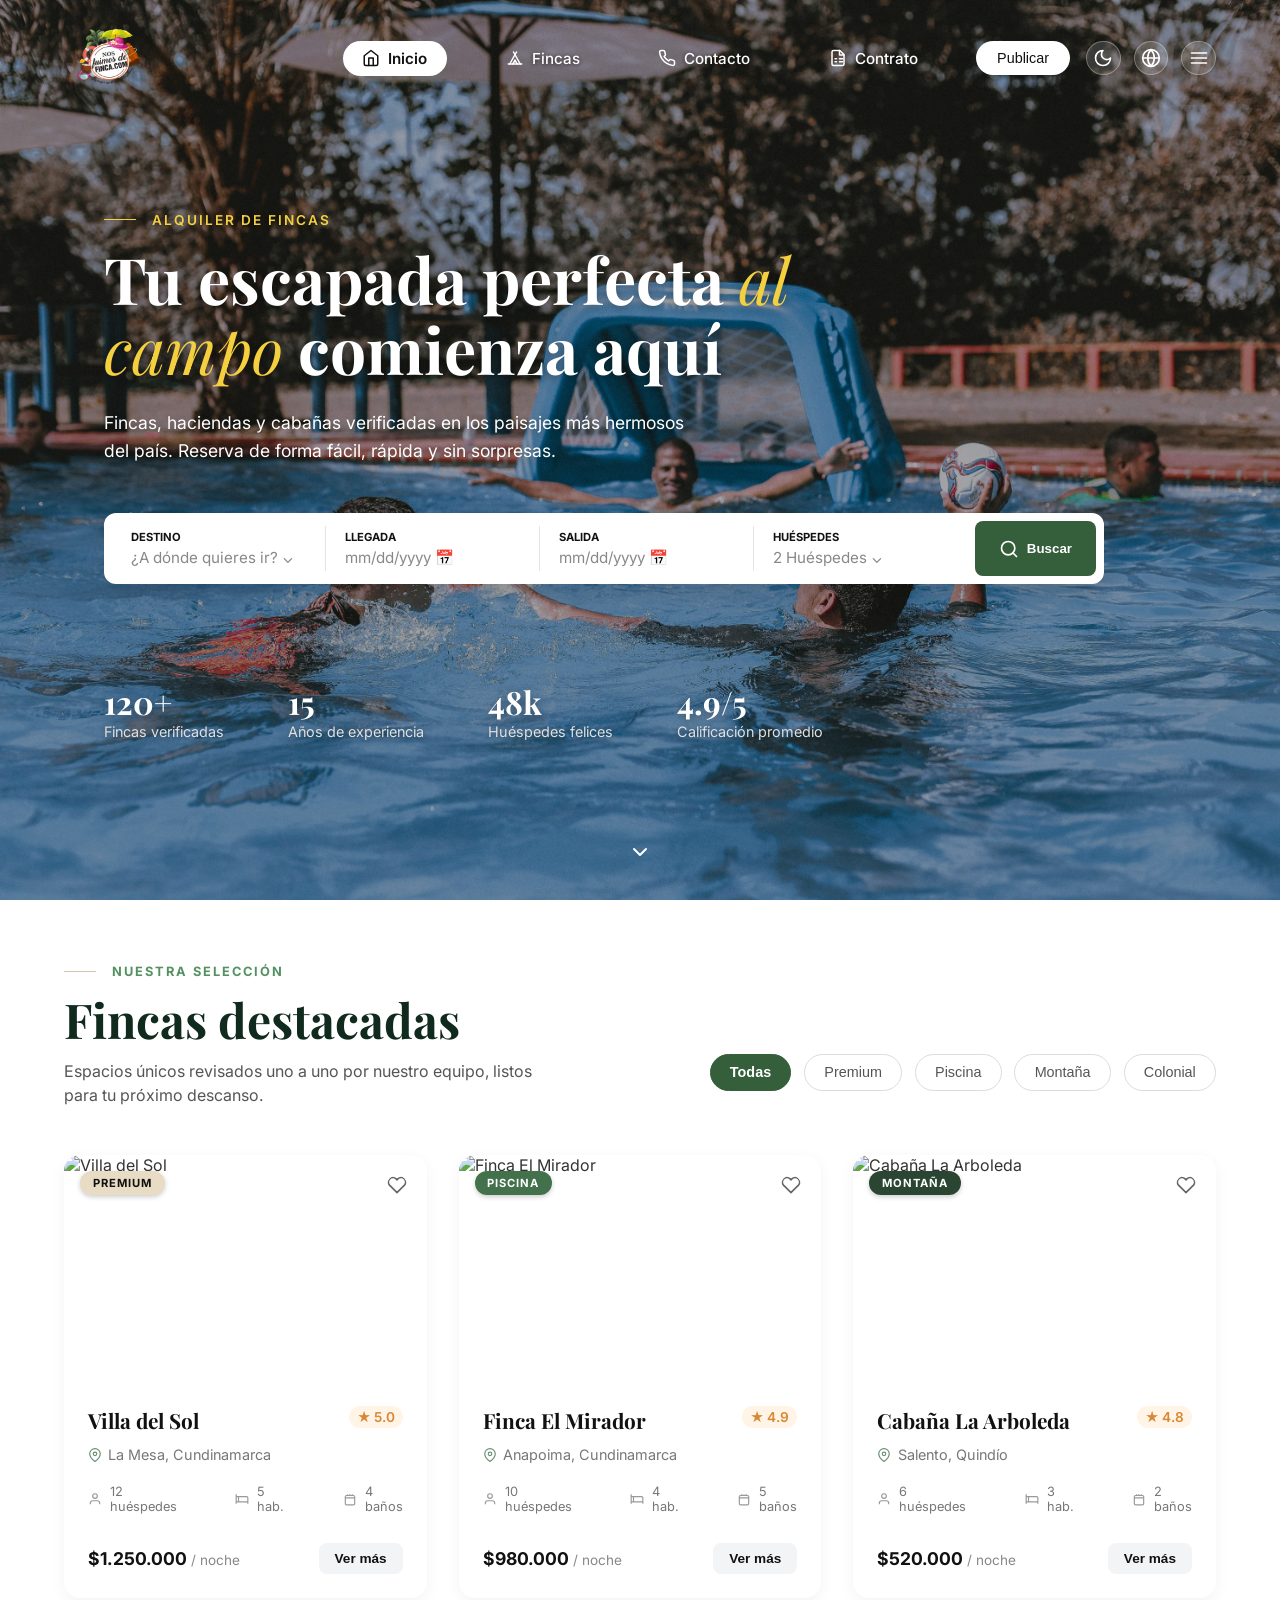
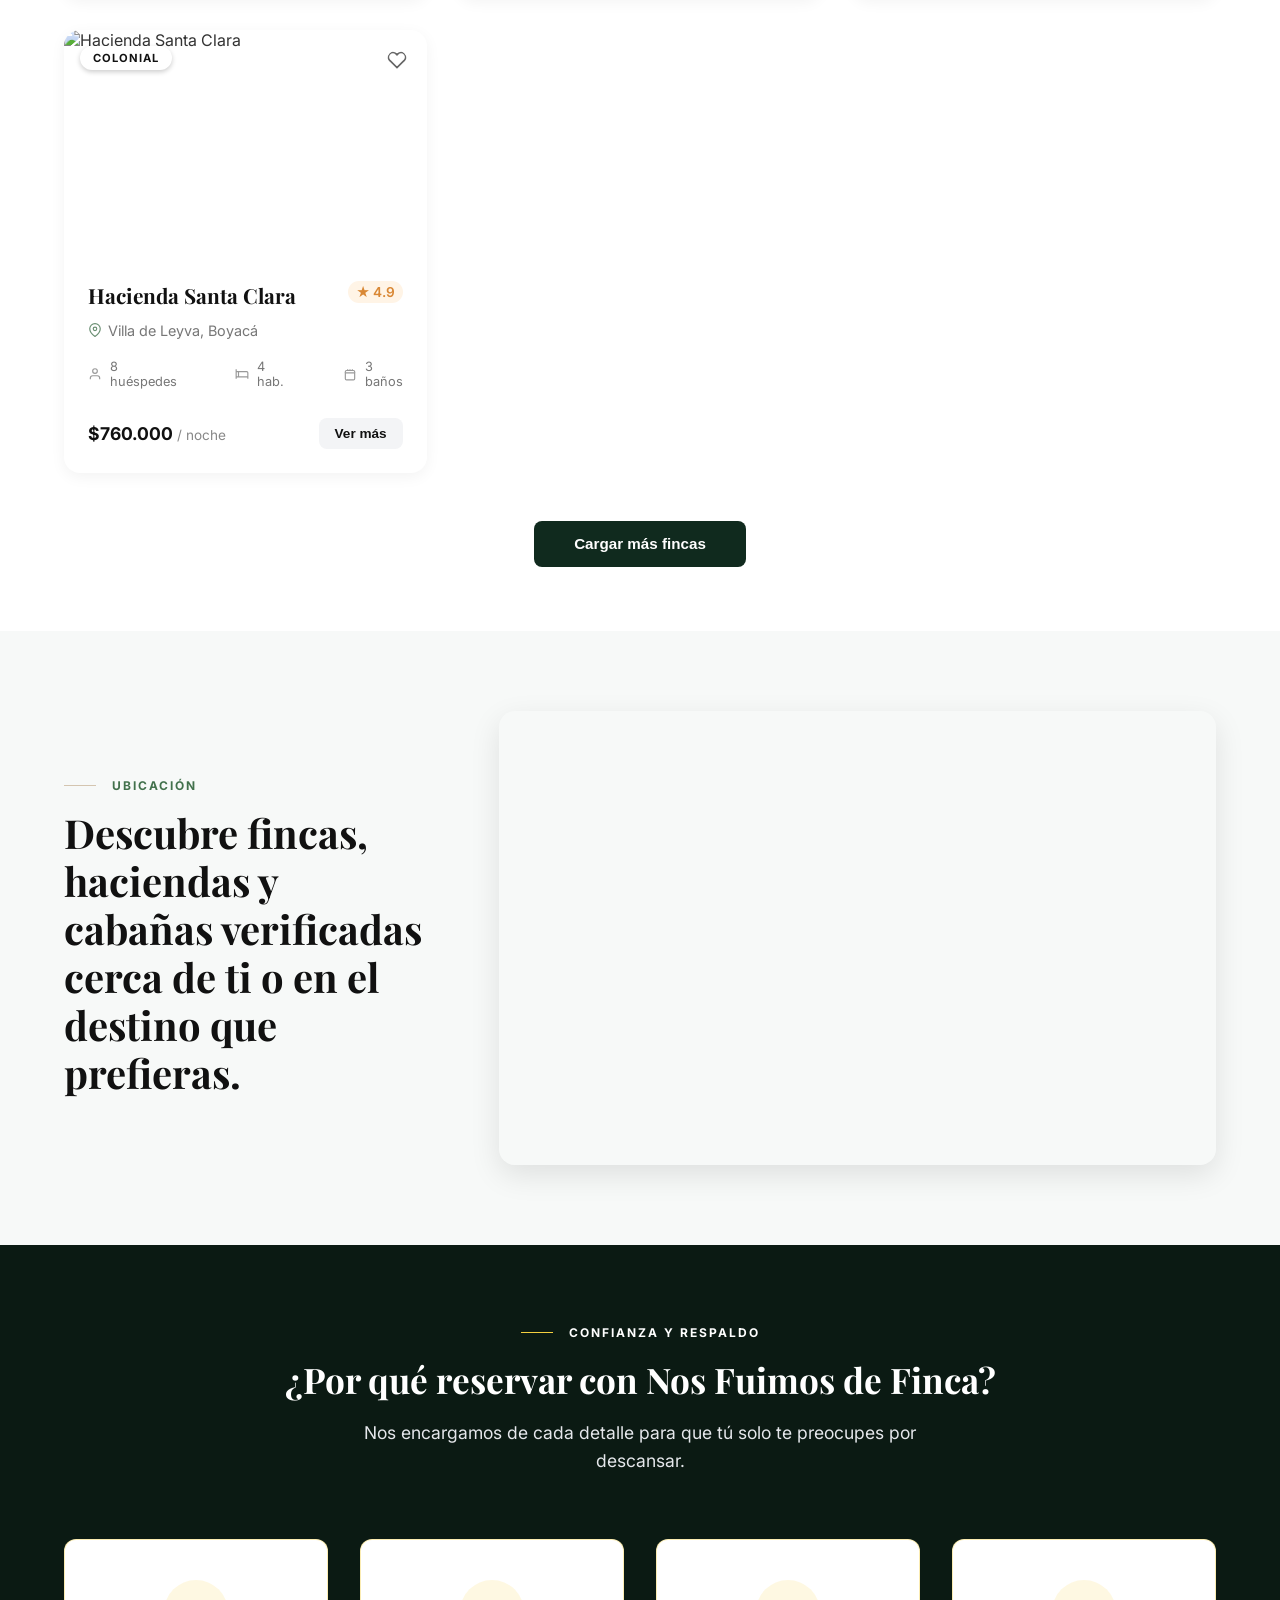
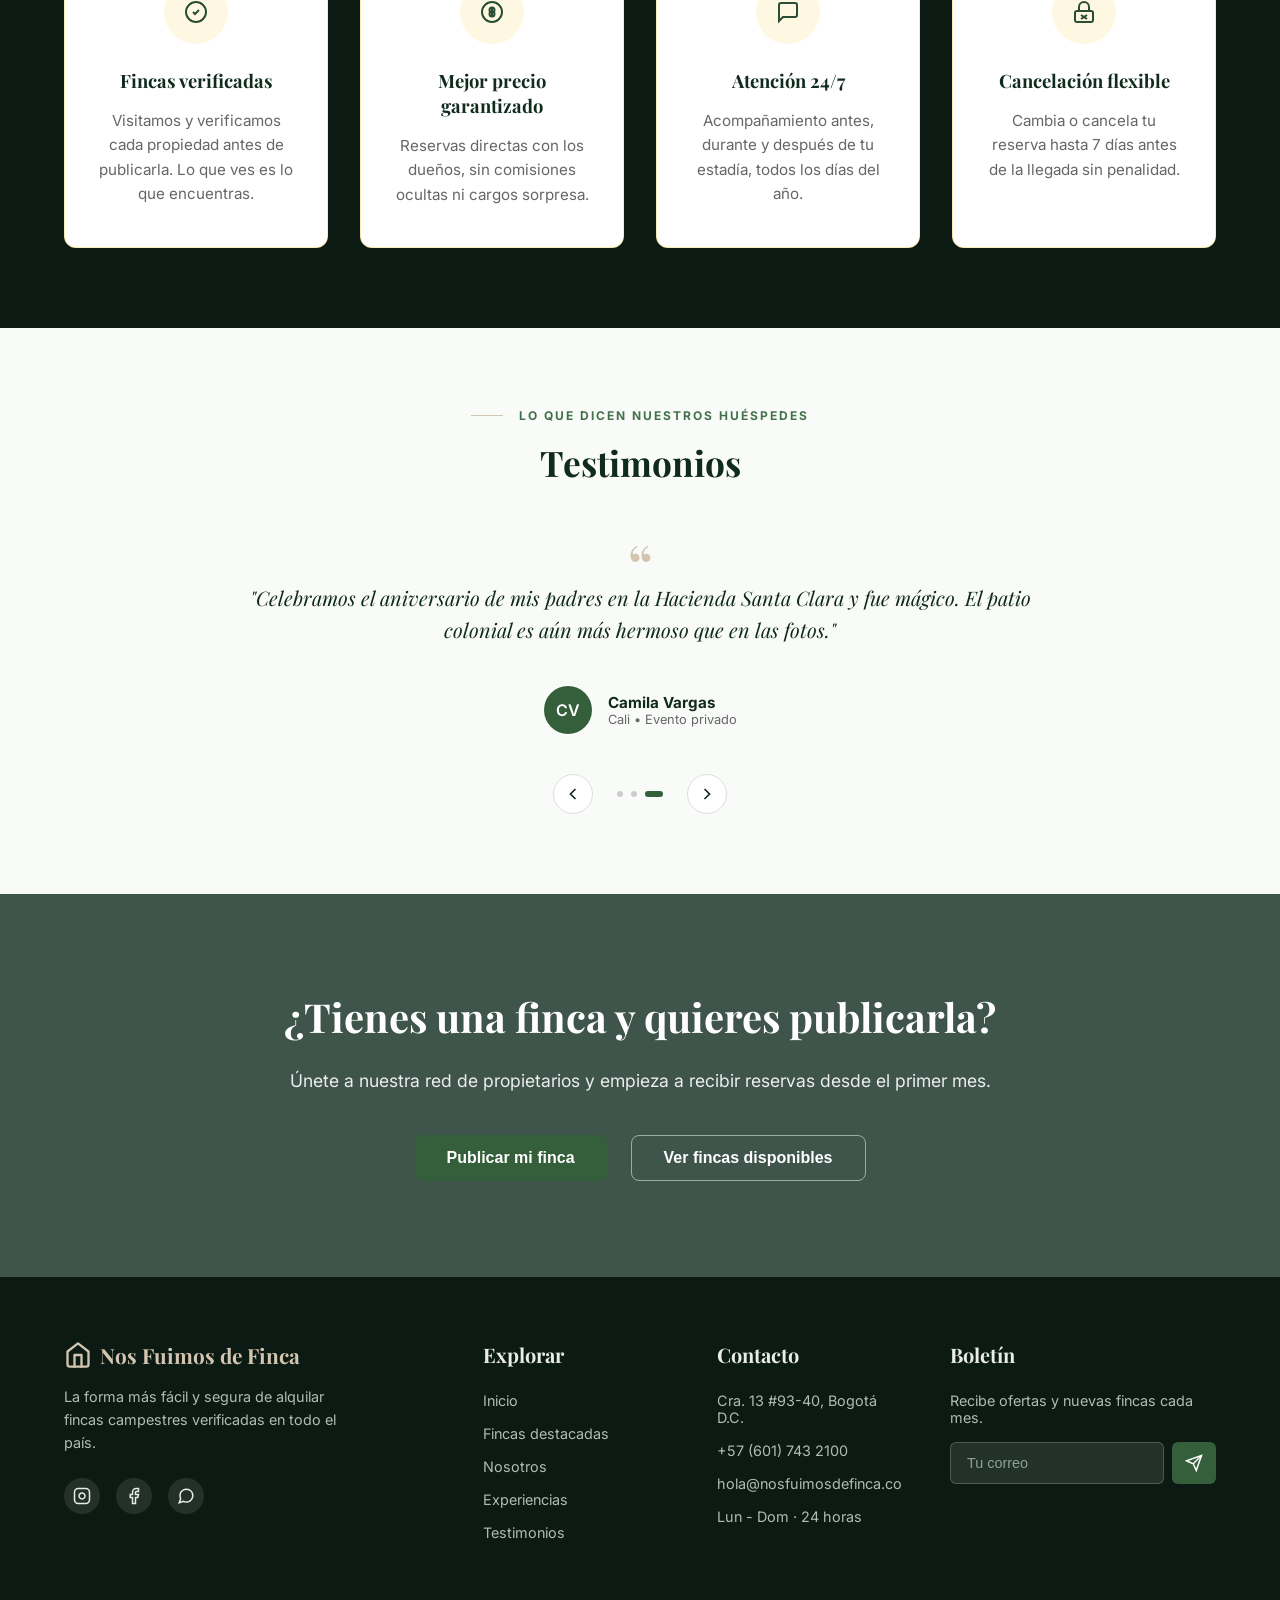
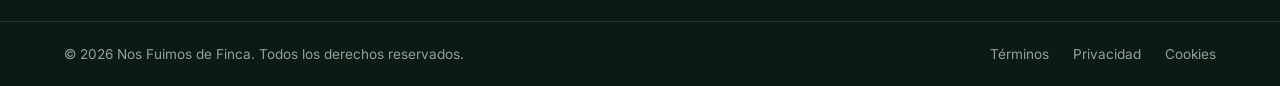
==== commit f9a7ef4d: "Adding Translations, changes and new sections for index" ====
--- a/frontend/src/pages/home/index.html
+++ b/frontend/src/pages/home/index.html
@@ -16,6 +16,7 @@
     <link rel="stylesheet" href="https://cdn.jsdelivr.net/npm/flatpickr/dist/flatpickr.min.css">
     <script src="https://cdn.jsdelivr.net/npm/flatpickr"></script>
     <script src="https://npmcdn.com/flatpickr/dist/l10n/es.js"></script>
+    <script src="https://unpkg.com/lenis@1.1.5/dist/lenis.min.js"></script>
     <script src="../../js/i18n.js"></script>
     <script src="../../components/navbar.js" defer></script>
     <script src="../../components/footer.js" defer></script>
@@ -31,33 +32,32 @@
             <div class="hero-carousel" id="heroCarousel">
                 <div class="carousel-inner">
                     <div class="carousel-item active">
-                        <img src="/frontend/public/pexels-arlin-raf-2160819254-37131300.jpg" alt="Cafetal en Colombia">
+                        <video src="/frontend/public/12228919_1280_720_30fps.mp4" poster="/frontend/public/img_pool1.jpg" autoplay loop muted playsinline></video>
                     </div>
                     <div class="carousel-item">
-                        <img src="/frontend/public/pexels-clodoaldo-franco-2150764283-31316043.jpg" alt="Finca paisaje">
+                        <video src="/frontend/public/12233824_3840_2160_30fps.mp4" poster="/frontend/public/img_pool2.jpg" autoplay loop muted playsinline></video>
                     </div>
                     <div class="carousel-item">
-                        <img src="/frontend/public/pexels-santiagob-9408324.jpg" alt="Finca moderna">
+                        <video src="/frontend/public/16088845_1280_720_60fps.mp4" poster="/frontend/public/img_pool3.jpg" autoplay loop muted playsinline></video>
                     </div>
                     <div class="carousel-item">
-                        <img src="/frontend/public/pexels-jean-paul-montanaro-49563862-14510506.jpg"
-                            alt="Paisaje verde">
+                        <video src="/frontend/public/7950012-hd_1280_720_30fps.mp4" poster="/frontend/public/img_pool4.jpg" autoplay loop muted playsinline></video>
                     </div>
                 </div>
                 <div class="hero-overlay"></div>
             </div>
 
             <div class="hero-content">
-                <p class="hero-label line-label line-label-white">ALQUILER DE FINCAS</p>
-                <h1 class="hero-title">Tu escapada perfecta <i style="font-style: italic; font-family: Playfair Display, serif;">al campo</i> comienza aquí</h1>
-                <p class="hero-subtitle">Fincas, haciendas y cabañas verificadas en los paisajes más hermosos del país. Reserva de forma fácil, rápida y sin sorpresas.</p>
+                <p class="hero-label line-label line-label-white" data-i18n="home.heroLabel">ALQUILER DE FINCAS</p>
+                <h1 class="hero-title" data-i18n="home.heroTitle">Tu escapada perfecta <i style="font-style: italic; font-family: Playfair Display, serif;">al campo</i> comienza aquí</h1>
+                <p class="hero-subtitle" data-i18n="home.heroSubtitle">Fincas, haciendas y cabañas verificadas en los paisajes más hermosos del país. Reserva de forma fácil, rápida y sin sorpresas.</p>
                 
                 <div class="hero-search-bar" id="searchBar">
                     <!-- Buscador: Destino -->
                     <div class="search-field" data-dropdown="location-dropdown">
                         <div class="search-field-content">
-                            <label>DESTINO</label>
-                            <input type="text" placeholder="¿A dónde quieres ir? ⌄" readonly>
+                            <label data-i18n="home.searchLocationLabel">DESTINO</label>
+                            <input type="text" placeholder="¿A dónde quieres ir? ⌄" data-i18n="home.searchLocationPlaceholder" readonly>
                         </div>
                         <div class="search-dropdown" id="location-dropdown">
                             <ul class="dropdown-list">
@@ -74,8 +74,8 @@
                     <!-- Buscador: Llegada -->
                     <div class="search-field" data-dropdown="dates-dropdown">
                         <div class="search-field-content">
-                            <label>LLEGADA</label>
-                            <input type="text" id="date-display-in" placeholder="mm/dd/yyyy 📅" readonly>
+                            <label data-i18n="home.searchInLabel">LLEGADA</label>
+                            <input type="text" id="date-display-in" placeholder="mm/dd/yyyy 📅" data-i18n="home.searchInPlaceholder" readonly>
                         </div>
                         <div class="search-dropdown dates-dropdown-container" id="dates-dropdown">
                             <!-- Contenedor para el calendario inline de Flatpickr -->
@@ -88,8 +88,8 @@
                     <!-- Buscador: Salida -->
                     <div class="search-field" id="salida-field">
                         <div class="search-field-content">
-                            <label>SALIDA</label>
-                            <input type="text" id="date-display-out" placeholder="mm/dd/yyyy 📅" readonly>
+                            <label data-i18n="home.searchOutLabel">SALIDA</label>
+                            <input type="text" id="date-display-out" placeholder="mm/dd/yyyy 📅" data-i18n="home.searchOutPlaceholder" readonly>
                         </div>
                     </div>
                     
@@ -98,14 +98,14 @@
                     <!-- Buscador: Huéspedes -->
                     <div class="search-field" data-dropdown="guests-dropdown">
                         <div class="search-field-content">
-                            <label>HUÉSPEDES</label>
-                            <input type="text" id="guests-display" placeholder="2 Huéspedes ⌄" readonly>
+                            <label data-i18n="home.searchGuestsLabel">HUÉSPEDES</label>
+                            <input type="text" id="guests-display" placeholder="2 Huéspedes ⌄" data-i18n="home.searchGuestsPlaceholder" readonly>
                         </div>
                         <div class="search-dropdown" id="guests-dropdown">
                             <div class="guest-counter">
                                 <div class="guest-type">
-                                    <strong>Adultos</strong>
-                                    <span>Edad 13+</span>
+                                    <strong data-i18n="home.adults">Adultos</strong>
+                                    <span data-i18n="home.age13">Edad 13+</span>
                                 </div>
                                 <div class="counter-controls">
                                     <button class="btn-minus" data-type="adults">-</button>
@@ -115,8 +115,8 @@
                             </div>
                             <div class="guest-counter">
                                 <div class="guest-type">
-                                    <strong>Niños</strong>
-                                    <span>Edades 2-12</span>
+                                    <strong data-i18n="home.children">Niños</strong>
+                                    <span data-i18n="home.age2_12">Edades 2-12</span>
                                 </div>
                                 <div class="counter-controls">
                                     <button class="btn-minus" data-type="children">-</button>
@@ -130,31 +130,30 @@
                     <!-- Botón Buscar -->
                     <button class="search-submit-btn btn-text" aria-label="Buscar">
                         <svg width="20" height="20" viewBox="0 0 24 24" fill="none" stroke="currentColor" stroke-width="2" stroke-linecap="round" stroke-linejoin="round"><circle cx="11" cy="11" r="8"/><path d="m21 21-4.3-4.3"/></svg>
-                        <span>Buscar</span>
+                        <span data-i18n="home.searchBtn">Buscar</span>
                     </button>
-                </div>             </div>
-
+                </div>
                 <div class="hero-stats">
                     <div class="stat-item">
                         <span class="stat-value">120+</span>
-                        <span class="stat-desc">Fincas verificadas</span>
+                        <span class="stat-desc" data-i18n="home.statsVerified">Fincas verificadas</span>
                     </div>
                     <div class="stat-item">
                         <span class="stat-value">15</span>
-                        <span class="stat-desc">Años de experiencia</span>
+                        <span class="stat-desc" data-i18n="home.statsExp">Años de experiencia</span>
                     </div>
                     <div class="stat-item">
                         <span class="stat-value">48k</span>
-                        <span class="stat-desc">Huéspedes felices</span>
+                        <span class="stat-desc" data-i18n="home.statsHappy">Huéspedes felices</span>
                     </div>
                     <div class="stat-item">
-                        <span class="stat-value">4.9★</span>
-                        <span class="stat-desc">Calificación promedio</span>
-                    </div>
-                </div>
-            </div>
-
-            <div class="hero-scroll-down">
+                        <span class="stat-value">4.9/5</span>
+                        <span class="stat-desc" data-i18n="home.statsRating">Calificación promedio</span>
+                    </div>
+                </div>
+            </div>
+
+            <div class="hero-scroll-down" id="scrollDownBtn" style="cursor: pointer;">
                 <svg width="24" height="24" viewBox="0 0 24 24" fill="none" stroke="currentColor" stroke-width="2"
                     stroke-linecap="round" stroke-linejoin="round">
                     <path d="M6 9l6 6 6-6" />
@@ -166,17 +165,16 @@
         <section class="catalog-section" id="catalog">
             <div class="catalog-header-container">
                 <div class="catalog-titles">
-                    <span class="catalog-label">NUESTRA SELECCIÓN</span>
-                    <h2 class="catalog-main-title">Fincas destacadas</h2>
-                    <p class="catalog-subtitle">Espacios únicos revisados uno a uno por nuestro equipo, listos para tu
-                        próximo descanso.</p>
+                    <span class="catalog-label line-label" data-i18n="home.catalogLabel">NUESTRA SELECCIÓN</span>
+                    <h2 class="catalog-main-title" data-i18n="home.catalogTitle">Fincas destacadas</h2>
+                    <p class="catalog-subtitle" data-i18n="home.catalogSubtitle">Espacios únicos revisados uno a uno por nuestro equipo, listos para tu próximo descanso.</p>
                 </div>
                 <div class="catalog-filters">
-                    <button class="filter-pill active">Todas</button>
-                    <button class="filter-pill">Premium</button>
-                    <button class="filter-pill">Piscina</button>
-                    <button class="filter-pill">Montaña</button>
-                    <button class="filter-pill">Colonial</button>
+                    <button class="filter-pill active" data-i18n="home.filterAll">Todas</button>
+                    <button class="filter-pill" data-i18n="home.filterPremium">Premium</button>
+                    <button class="filter-pill" data-i18n="home.filterPool">Piscina</button>
+                    <button class="filter-pill" data-i18n="home.filterMountain">Montaña</button>
+                    <button class="filter-pill" data-i18n="home.filterColonial">Colonial</button>
                 </div>
             </div>
 
@@ -228,8 +226,8 @@
                                 </svg><span>4<br>baños</span></div>
                         </div>
                         <div class="finca-footer">
-                            <p class="finca-price"><strong>$1.450.000</strong> <span>/ noche</span></p>
-                            <button class="btn-ver-mas">Ver más</button>
+                            <p class="finca-price"><strong>$1.250.000</strong> <span data-i18n="home.perNight">/ noche</span></p>
+                            <button class="btn-ver-mas" data-i18n="home.verMas">Ver más</button>
                         </div>
                     </div>
                 </article>
@@ -281,8 +279,8 @@
                                 </svg><span>5<br>baños</span></div>
                         </div>
                         <div class="finca-footer">
-                            <p class="finca-price"><strong>$980.000</strong> <span>/ noche</span></p>
-                            <button class="btn-ver-mas">Ver más</button>
+                            <p class="finca-price"><strong>$980.000</strong> <span data-i18n="home.perNight">/ noche</span></p>
+                            <button class="btn-ver-mas" data-i18n="home.verMas">Ver más</button>
                         </div>
                     </div>
                 </article>
@@ -387,8 +385,8 @@
                                 </svg><span>3<br>baños</span></div>
                         </div>
                         <div class="finca-footer">
-                            <p class="finca-price"><strong>$760.000</strong> <span>/ noche</span></p>
-                            <button class="btn-ver-mas">Ver más</button>
+                            <p class="finca-price"><strong>$760.000</strong> <span data-i18n="home.perNight">/ noche</span></p>
+                            <button class="btn-ver-mas" data-i18n="home.verMas">Ver más</button>
                         </div>
                     </div>
                 </article>
@@ -403,7 +401,8 @@
         <section class="map-section">
             <div class="map-container-wrapper">
                 <div class="map-text">
-                    <h2 class="map-title">Descubre fincas, haciendas y cabañas verificadas cerca de ti o en el destino
+                    <p class="map-label line-label" data-i18n="home.mapLabel">UBICACIÓN</p>
+                    <h2 class="map-title" data-i18n="home.mapTitle">Descubre fincas, haciendas y cabañas verificadas cerca de ti o en el destino
                         que prefieras.</h2>
                 </div>
                 <div class="map-embed-container">
@@ -418,10 +417,10 @@
         <section class="benefits-section">
             <div class="benefits-container">
                 <div style="display: flex; justify-content: center; width: 100%;">
-                    <p class="benefits-label line-label">CONFIANZA Y RESPALDO</p>
-                </div>
-                <h2 class="benefits-title">¿Por qué reservar con Nos Fuimos de Finca?</h2>
-                <p class="benefits-subtitle">Nos encargamos de cada detalle para que tú solo te preocupes por descansar.</p>
+                    <p class="benefits-label line-label line-label-white" data-i18n="home.benefitsLabel">CONFIANZA Y RESPALDO</p>
+                </div>
+                <h2 class="benefits-title" data-i18n="home.benefitsTitle">¿Por qué reservar con Nos Fuimos de Finca?</h2>
+                <p class="benefits-subtitle" data-i18n="home.benefitsSubtitle">Nos encargamos de cada detalle para que tú solo te preocupes por descansar.</p>
 
                 <div class="benefits-grid">
                     <div class="benefit-card">
@@ -432,8 +431,8 @@
                                 <path d="m9 12 2 2 4-4" />
                             </svg>
                         </div>
-                        <h3 class="benefit-title">Fincas verificadas</h3>
-                        <p class="benefit-desc">Visitamos y verificamos cada propiedad antes de publicarla. Lo que ves es lo que encuentras.</p>
+                        <h3 class="benefit-title" data-i18n="home.benefit1Title">Fincas verificadas</h3>
+                        <p class="benefit-desc" data-i18n="home.benefit1Desc">Visitamos y verificamos cada propiedad antes de publicarla. Lo que ves es lo que encuentras.</p>
                     </div>
 
                     <div class="benefit-card">
@@ -446,8 +445,8 @@
                                 <path d="M9.5 14a2.5 2.5 0 1 0 5 0 2.5 2.5 0 0 0-5 0Z"/>
                             </svg>
                         </div>
-                        <h3 class="benefit-title">Mejor precio garantizado</h3>
-                        <p class="benefit-desc">Reservas directas con los dueños, sin comisiones ocultas ni cargos sorpresa.</p>
+                        <h3 class="benefit-title" data-i18n="home.benefit2Title">Mejor precio garantizado</h3>
+                        <p class="benefit-desc" data-i18n="home.benefit2Desc">Reservas directas con los dueños, sin comisiones ocultas ni cargos sorpresa.</p>
                     </div>
 
                     <div class="benefit-card">
@@ -457,8 +456,8 @@
                                 <path d="M21 15a2 2 0 0 1-2 2H7l-4 4V5a2 2 0 0 1 2-2h14a2 2 0 0 1 2 2z"/>
                             </svg>
                         </div>
-                        <h3 class="benefit-title">Atención 24/7</h3>
-                        <p class="benefit-desc">Acompañamiento antes, durante y después de tu estadía, todos los días del año.</p>
+                        <h3 class="benefit-title" data-i18n="home.benefit3Title">Atención 24/7</h3>
+                        <p class="benefit-desc" data-i18n="home.benefit3Desc">Acompañamiento antes, durante y después de tu estadía, todos los días del año.</p>
                     </div>
 
                     <div class="benefit-card">
@@ -471,8 +470,8 @@
                                 <path d="m15 15-6 4"/>
                             </svg>
                         </div>
-                        <h3 class="benefit-title">Cancelación flexible</h3>
-                        <p class="benefit-desc">Cambia o cancela tu reserva hasta 7 días antes de la llegada sin penalidad.</p>
+                        <h3 class="benefit-title" data-i18n="home.benefit4Title">Cancelación flexible</h3>
+                        <p class="benefit-desc" data-i18n="home.benefit4Desc">Cambia o cancela tu reserva hasta 7 días antes de la llegada sin penalidad.</p>
                     </div>
                 </div>
             </div>
@@ -482,19 +481,19 @@
         <section class="testimonials-section">
             <div class="testimonials-container">
                 <div style="display: flex; justify-content: center; width: 100%;">
-                    <p class="testimonials-label line-label">LO QUE DICEN NUESTROS HUÉSPEDES</p>
-                </div>
-                <h2 class="testimonials-title">Testimonios</h2>
+                    <p class="testimonials-label line-label" data-i18n="home.testimonialsLabel">LO QUE DICEN NUESTROS HUÉSPEDES</p>
+                </div>
+                <h2 class="testimonials-title" data-i18n="home.testimonialsTitle">Testimonios</h2>
                 
                 <div class="testimonial-content">
                     <div class="quote-mark">“</div>
-                    <p class="testimonial-text">"Celebramos el aniversario de mis padres en la Hacienda Santa Clara y fue mágico. El patio colonial es aún más hermoso que en las fotos."</p>
+                    <p class="testimonial-text" data-i18n="home.testimonial1">"Celebramos el aniversario de mis padres en la Hacienda Santa Clara y fue mágico. El patio colonial es aún más hermoso que en las fotos."</p>
                     
                     <div class="testimonial-author">
                         <div class="author-avatar">CV</div>
                         <div class="author-info">
-                            <strong>Camila Vargas</strong>
-                            <span>Cali • Evento privado</span>
+                            <strong data-i18n="home.author1">Camila Vargas</strong>
+                            <span data-i18n="home.location1">Cali • Evento privado</span>
                         </div>
                     </div>
                     
@@ -519,11 +518,11 @@
         <section class="publish-section">
             <div class="publish-overlay"></div>
             <div class="publish-container">
-                <h2 class="publish-title">¿Tienes una finca y quieres publicarla?</h2>
-                <p class="publish-subtitle">Únete a nuestra red de propietarios y empieza a recibir reservas desde el primer mes.</p>
+                <h2 class="publish-title" data-i18n="home.publishTitle">¿Tienes una finca y quieres publicarla?</h2>
+                <p class="publish-subtitle" data-i18n="home.publishSubtitle">Únete a nuestra red de propietarios y empieza a recibir reservas desde el primer mes.</p>
                 <div class="publish-actions">
-                    <button class="btn-primary">Publicar mi finca</button>
-                    <button class="btn-outline">Ver fincas disponibles</button>
+                    <button class="btn-primary" data-i18n="home.publishBtnPrimary">Publicar mi finca</button>
+                    <button class="btn-outline" data-i18n="home.publishBtnOutline">Ver fincas disponibles</button>
                 </div>
             </div>
         </section>
--- a/frontend/src/components/navbar.css
+++ b/frontend/src/components/navbar.css
@@ -211,7 +211,7 @@
 }
 
 /* Mobile Devices */
-@media screen and (max-width: 768px) {
+@media screen and (max-width: 900px) {
     .ctx-c_nav_main_options {
         order: 3;
         flex: 1 1 100%;
--- a/frontend/src/pages/home/home.css
+++ b/frontend/src/pages/home/home.css
@@ -7,11 +7,13 @@
     box-sizing: border-box;
 }
 
-body {
+body, html {
     font-family: 'Inter', sans-serif;
     background-color: #ffffff;
     color: #333;
     overflow-x: hidden;
+    max-width: 100vw;
+    scroll-behavior: smooth;
 }
 
 /* =========================================
@@ -41,7 +43,7 @@
 }
 
 .line-label-white::before {
-    background-color: #d4c5b0;
+    background-color: #F4D03F; /* Dorado brillante claro */
 }
 
 /* =========================================
@@ -94,7 +96,8 @@
     opacity: 1;
 }
 
-.carousel-item img {
+.carousel-item img,
+.carousel-item video {
     width: 100%;
     height: 100%;
     object-fit: cover;
@@ -106,7 +109,7 @@
     left: 0;
     width: 100%;
     height: 100%;
-    background: linear-gradient(to bottom, rgba(0, 0, 0, 0.3) 0%, rgba(0, 0, 0, 0.1) 100%);
+    background: rgba(0, 0, 0, 0.35); /* 35% de opacidad para mejorar lectura */
     z-index: 2;
 }
 
@@ -121,7 +124,7 @@
 }
 
 .hero-label {
-    color: #e8dcc4;
+    color: #F4D03F; /* Dorado brillante claro */
     font-size: 0.85rem;
     font-weight: 600;
     letter-spacing: 2px;
@@ -143,7 +146,7 @@
 
 .hero-title i {
     font-weight: 400;
-    color: #e8dcc4;
+    color: #F4D03F; /* Dorado brillante claro */
 }
 
 .hero-subtitle {
@@ -476,7 +479,7 @@
    CATALOG SECTION
 ========================================= */
 .catalog-section {
-    background-color: #EBF0EC; /* Un poco más verde que el anterior #F7F8F6 */
+    background-color: #ffffff; /* Ahora blanco, para contrastar con los beneficios */
     padding: 4rem 5%;
 }
 
@@ -495,27 +498,13 @@
 }
 
 .catalog-label {
-    display: block;
+    display: flex;
     color: #539161;
     font-size: 0.8rem;
-    font-weight: 600;
-    letter-spacing: 2px;
+    font-weight: 700;
     margin-bottom: 0.5rem;
-    position: relative;
-    padding-left: 2.5rem;
-    text-transform: uppercase;
-}
-
-.catalog-label::before {
-    content: '';
-    position: absolute;
-    left: 0;
-    top: 50%;
-    transform: translateY(-50%);
-    width: 2rem;
-    height: 1px;
-    background-color: #528b5e;
-}
+}
+
 
 .catalog-main-title {
     font-family: 'Playfair Display', serif;
@@ -779,7 +768,7 @@
 ========================================= */
 .map-section {
     padding: 5rem 5%;
-    background-color: #ffffff;
+    background-color: #f7f9f8; /* Tono muy suave para contrastar con catálogo y beneficios */
 }
 
 .map-container-wrapper {
@@ -804,6 +793,10 @@
     .map-embed-container {
         flex: 1;
     }
+}
+
+.map-label {
+    margin-bottom: 1rem;
 }
 
 .map-title {
@@ -826,7 +819,7 @@
 ========================================= */
 .benefits-section {
     padding: 5rem 5%;
-    background-color: #ffffff;
+    background-color: #0b1a13; /* Mismo color del footer */
     text-align: center;
 }
 
@@ -838,14 +831,14 @@
 .benefits-title {
     font-size: 2.2rem;
     font-family: 'Playfair Display', serif;
-    color: #102a1e;
+    color: #ffffff; /* Solicitado en blanco */
     margin-bottom: 1rem;
     font-weight: 700;
 }
 
 .benefits-subtitle {
     font-size: 1.1rem;
-    color: #666;
+    color: #e5e7eb; /* Texto claro para contraste oscuro */
     max-width: 600px;
     margin: 0 auto 4rem auto;
     line-height: 1.6;
@@ -860,8 +853,8 @@
 }
 
 .benefit-card {
-    background: #ffffff;
-    border: 1px solid #eaeaea;
+    background: #ffffff; /* Cajas blancas */
+    border: 1px solid rgba(244, 208, 63, 0.4); /* Borde dorado sutil */
     border-radius: 12px;
     padding: 2.5rem 2rem;
     display: flex;
@@ -873,31 +866,35 @@
 
 .benefit-card:hover {
     transform: translateY(-5px);
-    box-shadow: 0 10px 30px rgba(0, 0, 0, 0.05);
+    box-shadow: 0 10px 30px rgba(0, 0, 0, 0.3);
 }
 
 .benefit-icon {
     width: 64px;
     height: 64px;
-    background-color: #f3f7f4;
+    background-color: rgba(244, 208, 63, 0.15); /* Fondo icono dorado claro */
     border-radius: 50%;
     display: flex;
     align-items: center;
     justify-content: center;
     margin-bottom: 1.5rem;
+}
+
+.benefit-icon svg {
+    color: #F4D03F;
 }
 
 .benefit-title {
     font-size: 1.15rem;
     font-family: 'Playfair Display', serif;
-    color: #102a1e;
+    color: #102a1e; /* Texto oscuro para contrastar en la caja blanca */
     margin-bottom: 1rem;
     font-weight: 700;
 }
 
 .benefit-desc {
     font-size: 0.95rem;
-    color: #666;
+    color: #666; /* Texto gris para contraste en blanco */
     line-height: 1.6;
 }
 
@@ -1154,24 +1151,30 @@
     .hero-section {
         min-height: 100vh;
         height: auto;
-        padding-top: 220px; /* Incrementado para evitar choque con nav de múltiples filas en móvil */
+        padding-top: 280px; /* Increased to avoid multiline navbar overlap */
         padding-bottom: 4rem;
-        justify-content: flex-start; /* Evita que se centre y se suba por encima del nav */
+        justify-content: flex-start;
     }
 
     .hero-title {
-        font-size: 2.2rem;
+        font-size: 2rem;
+        margin-bottom: 1rem;
+        margin-top: 0;
+        line-height: 1.2;
+    }
+
+    .hero-subtitle {
+        font-size: 0.95rem;
         margin-bottom: 1.5rem;
-        margin-top: 0;
     }
     
     .hero-stats {
-        gap: 1.5rem;
-        margin-top: 2rem;
+        gap: 1rem;
+        margin-top: 1.5rem;
     }
 
     .stat-value {
-        font-size: 1.5rem;
+        font-size: 1.25rem;
     }
 
     .hero-search-bar {
@@ -1205,6 +1208,17 @@
     .dates-dropdown-container {
         left: 1rem !important;
         transform: translateY(-10px) !important;
+        display: flex;
+        justify-content: center;
+        align-items: center;
+        overflow-x: auto; /* Permite scroll horizontal si es más ancho que la pantalla */
+        padding: 0.5rem;
+    }
+    
+    .dates-dropdown-container .flatpickr-calendar.inline {
+        transform: scale(0.9);
+        transform-origin: top center;
+        margin-bottom: -30px; /* Compensar el espacio extra del scale */
     }
 
     .search-field.active .search-dropdown,
@@ -1227,72 +1241,120 @@
     .benefits-title {
         font-size: 2rem;
     }
+
+    /* Testimonials Responsive */
+    .testimonials-section {
+        padding: 4rem 1rem;
+    }
+
+    .testimonials-title {
+        font-size: 1.8rem;
+        margin-bottom: 2rem;
+    }
+
+    .testimonial-text {
+        font-size: 1.1rem;
+        padding: 0 1rem;
+    }
+
+    .quote-mark {
+        font-size: 3rem;
+    }
+
+    .testimonial-controls {
+        gap: 1rem;
+    }
+
+    /* Publish Section Responsive */
+    .publish-section {
+        padding: 4rem 1rem;
+    }
+
+    .publish-title {
+        font-size: 1.8rem;
+    }
+
+    .publish-subtitle {
+        font-size: 1rem;
+    }
+
+    .publish-actions {
+        flex-direction: column;
+        align-items: stretch;
+        gap: 1rem;
+    }
+    
+    .publish-actions button {
+        width: 100%;
+    }
 }
 
 /* =========================================
-   TRANSPARENT NAVBAR (Base - Al tope)
+   TRANSPARENT NAVBAR (Base - Al tope, ONLY DESKTOP)
 ========================================= */
-nav-bar .ctx-c_nav {
-    position: fixed !important;
-    top: 0;
-    left: 0;
-    width: 100%;
-    background: transparent !important;
-    backdrop-filter: none !important;
-    -webkit-backdrop-filter: none !important;
-    border-bottom: none !important;
-    z-index: 1000 !important;
-    transition: background-color 0.3s ease, border-bottom 0.3s ease, box-shadow 0.3s ease;
-}
-
-nav-bar .ctx-c_nav:hover {
-    background: transparent !important;
-}
-
-nav-bar .ctx-options li a {
-    color: #ffffff !important;
-    text-shadow: 0 1px 4px rgba(0, 0, 0, 0.7) !important;
-    transition: color 0.3s ease;
-}
-
-nav-bar .ctx-options li a:hover {
-    background-color: rgba(255, 255, 255, 0.15) !important;
-}
-
-nav-bar .ctx-options li.active a {
-    background-color: #ffffff !important;
-    color: #111 !important;
-    text-shadow: none !important;
-}
-
-nav-bar .menu-btn {
-    background-color: rgba(255, 255, 255, 0.15) !important;
-    border: 1px solid rgba(255, 255, 255, 0.3) !important;
-    color: #ffffff !important;
-    transition: all 0.3s ease;
-}
-
-nav-bar .menu-btn:hover {
-    background-color: rgba(255, 255, 255, 0.25) !important;
-}
-
-nav-bar .dropdown-trigger {
-    color: #ffffff !important;
-}
-
-nav-bar .btn-dark {
-    background-color: #ffffff !important;
-    color: #111 !important;
-    border: 1px solid transparent !important;
-    transition: all 0.3s ease;
-}
-
-nav-bar .btn-dark:hover {
-    background-color: rgba(255, 255, 255, 0.8) !important;
+@media screen and (min-width: 901px) {
+    nav-bar .ctx-c_nav {
+        position: fixed !important;
+        top: 0;
+        left: 0;
+        width: 100%;
+        background: transparent !important;
+        backdrop-filter: none !important;
+        -webkit-backdrop-filter: none !important;
+        border-bottom: none !important;
+        z-index: 1000 !important;
+        transition: background-color 0.3s ease, border-bottom 0.3s ease, box-shadow 0.3s ease;
+    }
+
+    nav-bar .ctx-c_nav:hover {
+        background: transparent !important;
+    }
+
+    nav-bar .ctx-options li a {
+        color: #ffffff !important;
+        text-shadow: 0 1px 4px rgba(0, 0, 0, 0.7) !important;
+        transition: color 0.3s ease;
+    }
+
+    nav-bar .ctx-options li a:hover {
+        background-color: rgba(255, 255, 255, 0.15) !important;
+    }
+
+    nav-bar .ctx-options li.active a {
+        background-color: #ffffff !important;
+        color: #111 !important;
+        text-shadow: none !important;
+    }
+
+    nav-bar .menu-btn {
+        background-color: rgba(255, 255, 255, 0.15) !important;
+        border: 1px solid rgba(255, 255, 255, 0.3) !important;
+        color: #ffffff !important;
+        transition: all 0.3s ease;
+    }
+
+    nav-bar .menu-btn:hover {
+        background-color: rgba(255, 255, 255, 0.25) !important;
+    }
+
+    nav-bar .dropdown-trigger {
+        color: #ffffff !important;
+    }
+
+    nav-bar .btn-dark {
+        background-color: #ffffff !important;
+        color: #111 !important;
+        border: 1px solid transparent !important;
+        transition: all 0.3s ease;
+    }
+
+    nav-bar .btn-dark:hover {
+        background-color: rgba(255, 255, 255, 0.8) !important;
+    }
 }
 
 /* =========================================
-   SOLID NAVBAR (Al hacer scroll)
+   SOLID NAVBAR (Al hacer scroll, EVERYWHERE)
 ========================================= */
 nav-bar.scrolled .ctx-c_nav {
     background-color: #ffffff !important;
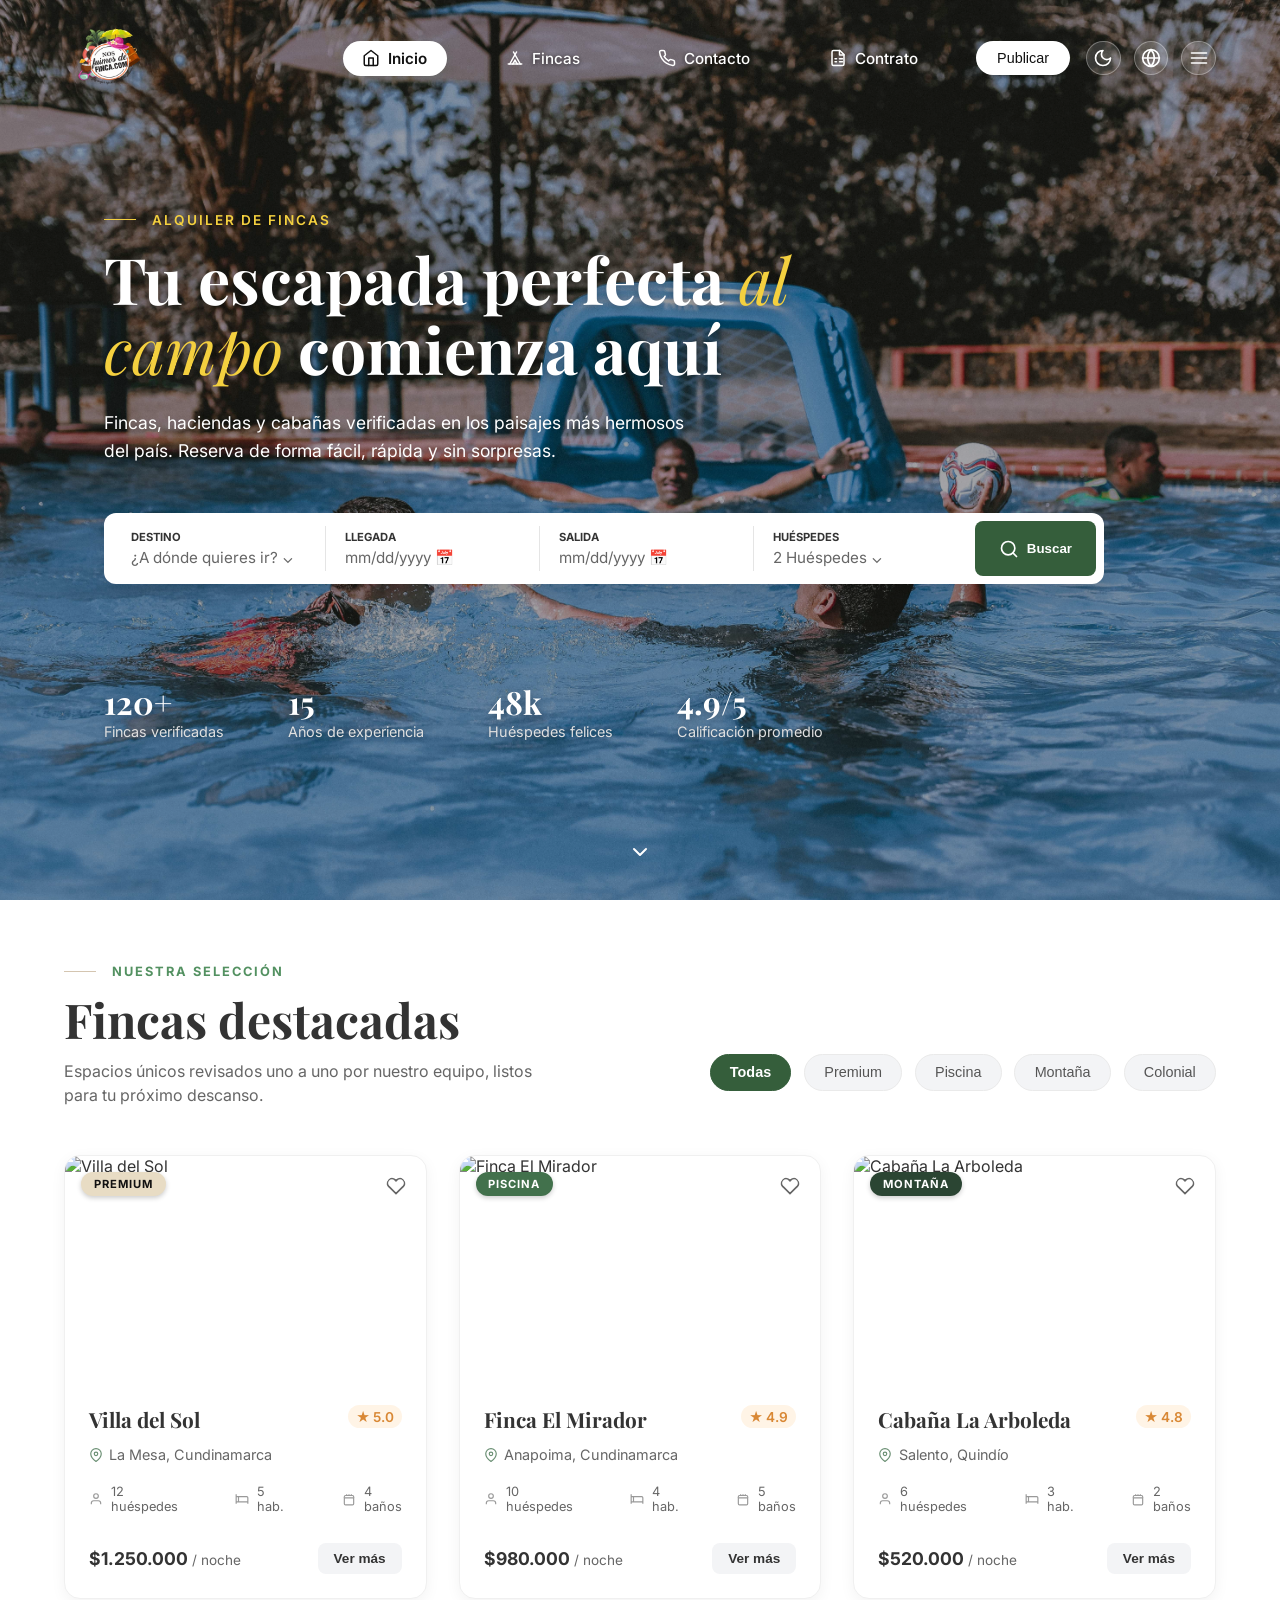
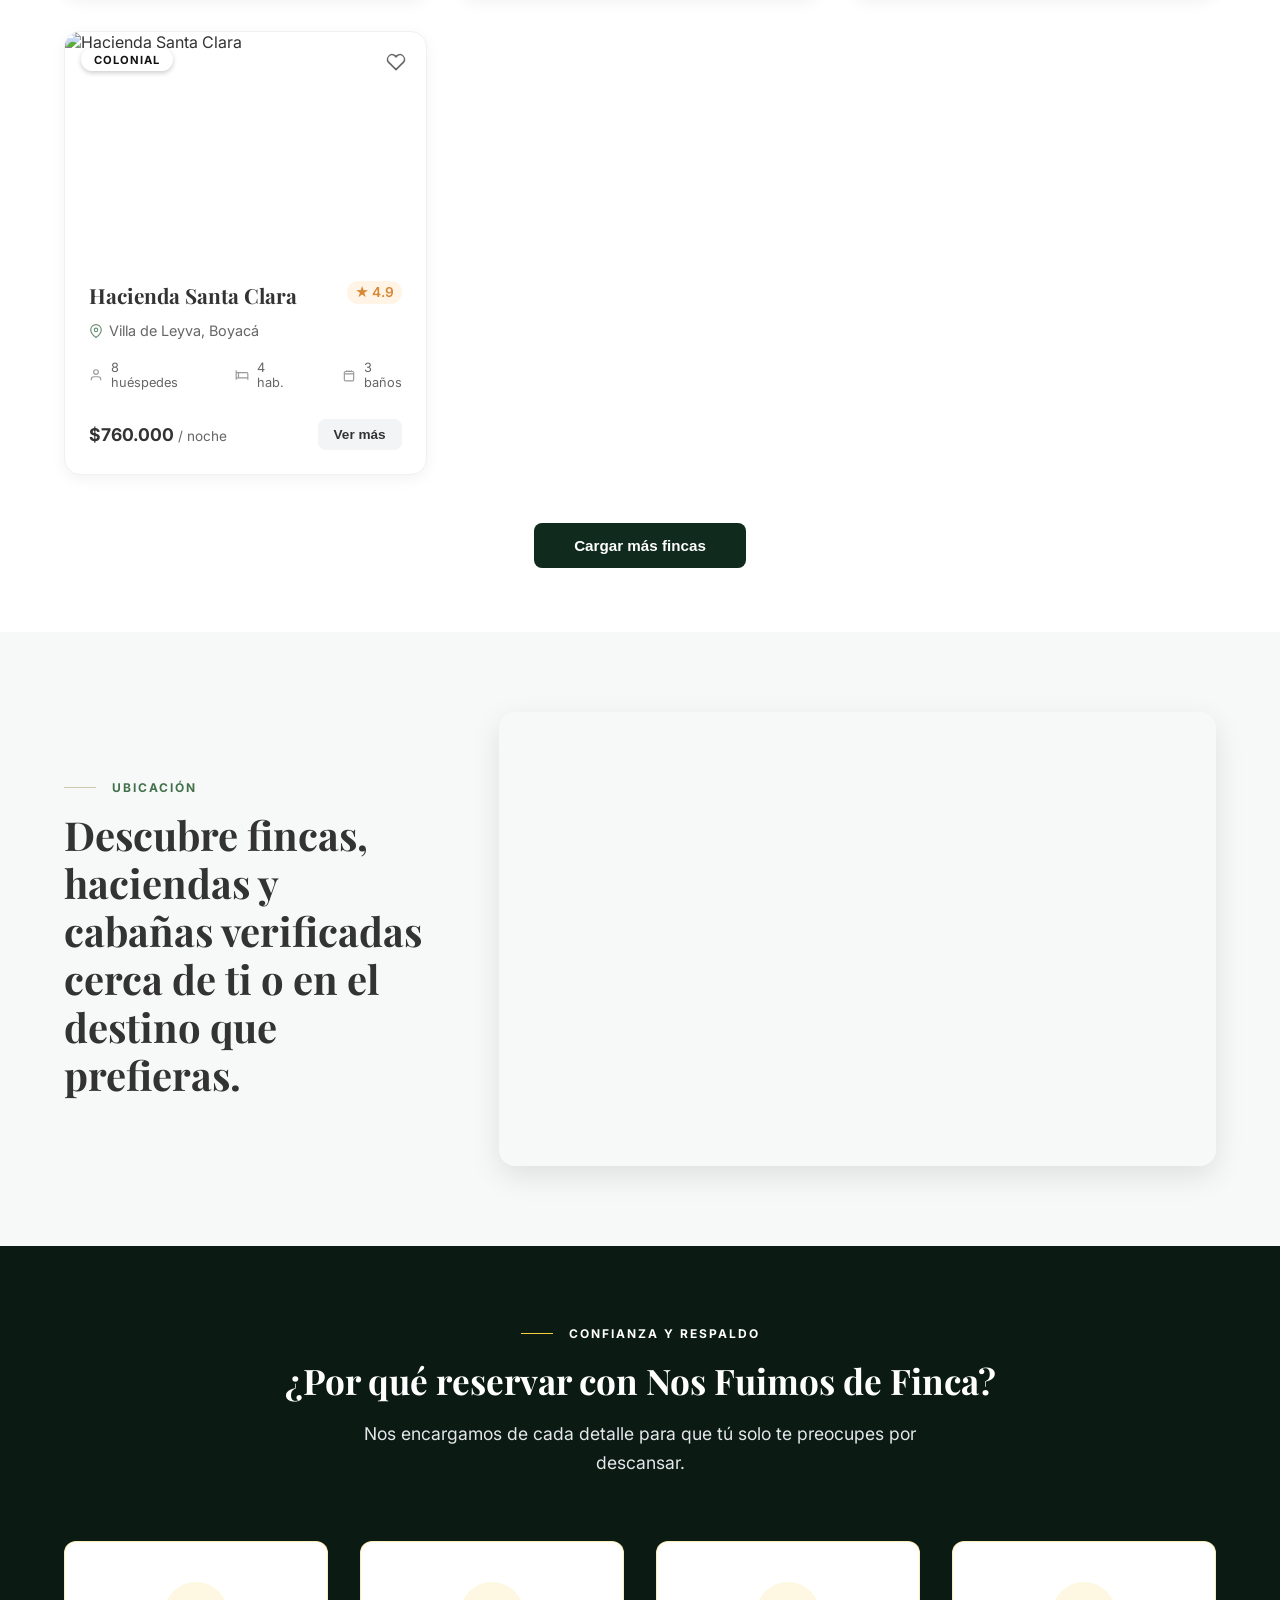
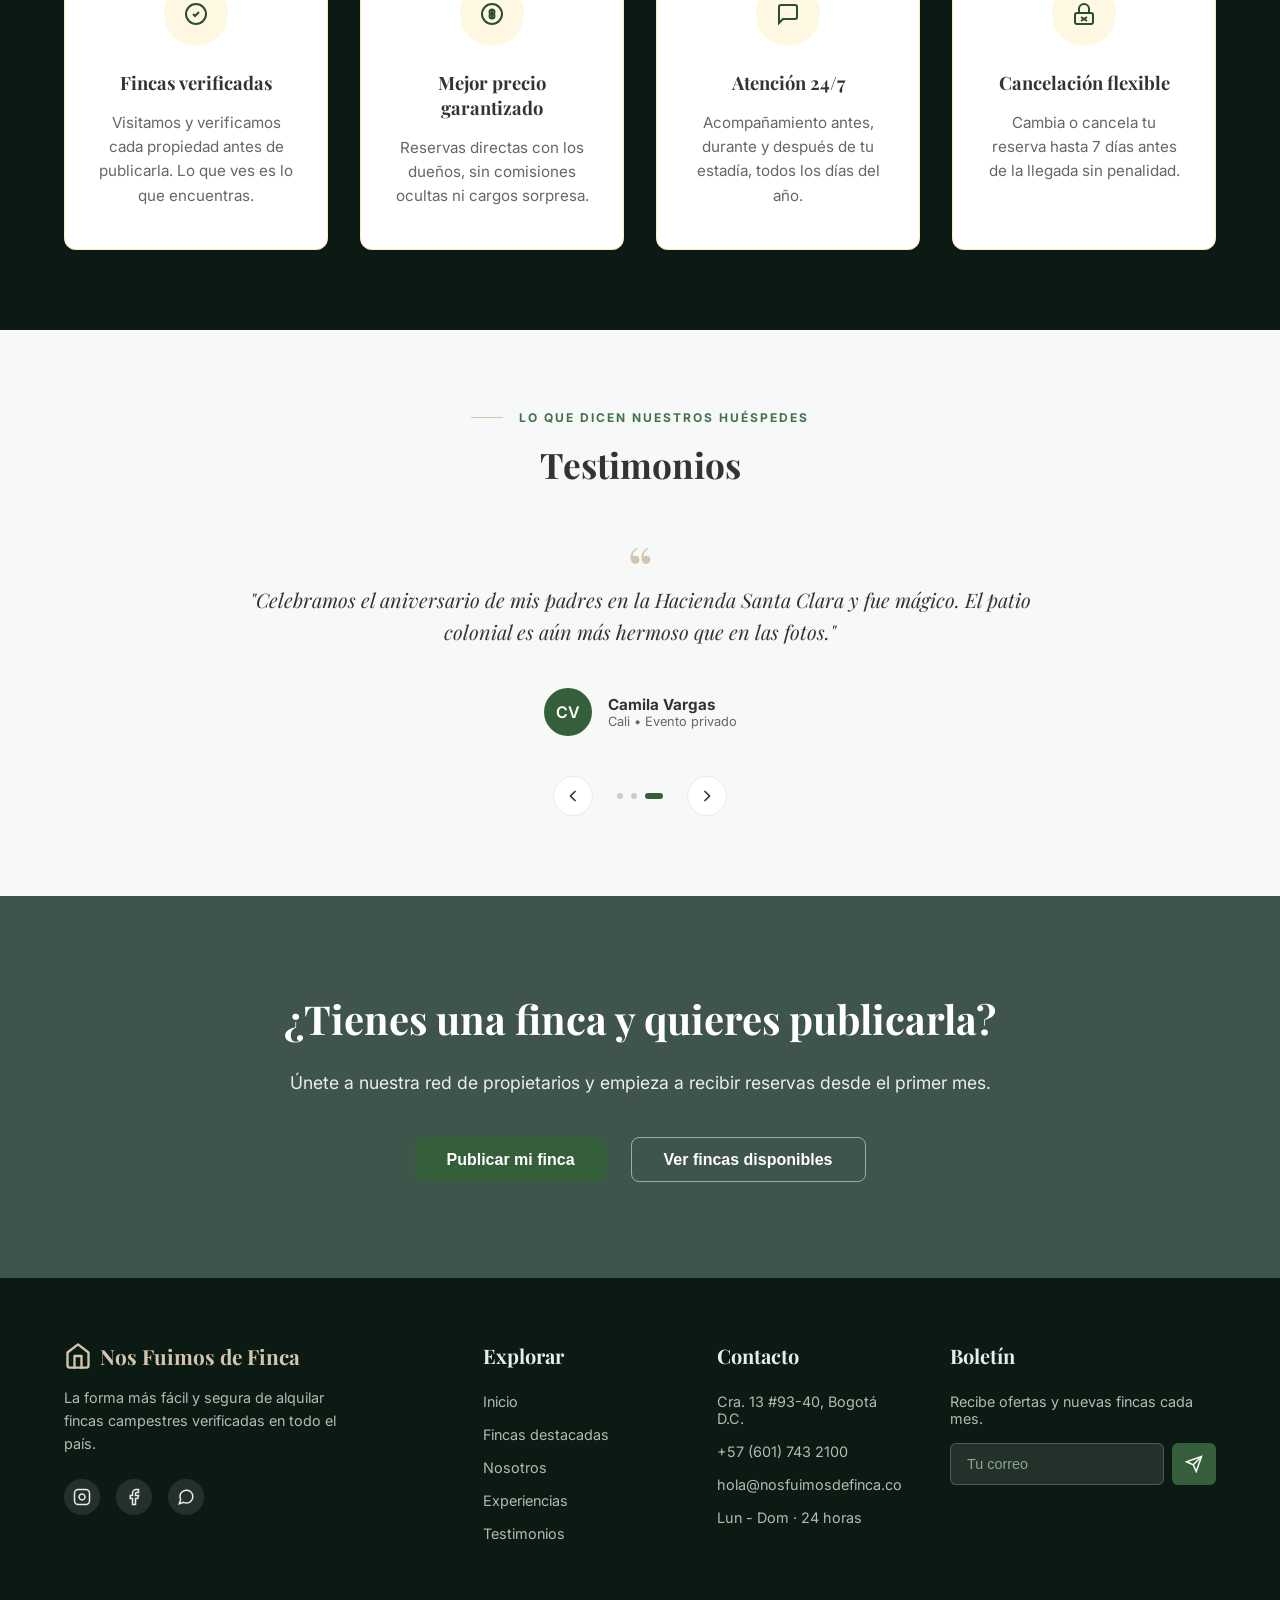
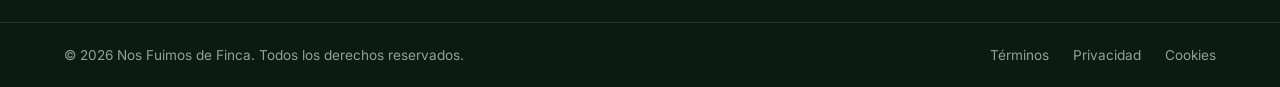
==== commit efaef428: "Solving bugs with dark mode, and translating to spanish and english" ====
--- a/frontend/src/pages/home/index.html
+++ b/frontend/src/pages/home/index.html
@@ -21,6 +21,7 @@
     <script src="../../components/navbar.js" defer></script>
     <script src="../../components/footer.js" defer></script>
     <script src="./home.js" defer></script>
+    <script src="../../js/theme.js"></script>
 </head>
 
 <body>
--- a/frontend/src/components/navbar.css
+++ b/frontend/src/components/navbar.css
@@ -2,8 +2,8 @@
 
 .ctx-c_nav {
     width: 100%;
-    background-color: #ffffff;
-    border-bottom: 1px solid #d4d4d4;
+    background-color: var(--nav-bg, #ffffff);
+    border-bottom: 1px solid var(--border-color, #d4d4d4);
     position: sticky;
     top: 0; /* Add top: 0 to ensure sticky works correctly if not present */
     z-index: 100;
@@ -54,7 +54,7 @@
     align-items: center;
     gap: 0.5rem;
     font-size: 0.95rem;
-    color: #666666;
+    color: var(--text-light, #666666);
     text-decoration: none;
     font-weight: 500;
     white-space: nowrap;
@@ -123,7 +123,7 @@
     display: flex;
     align-items: center;
     justify-content: center;
-    color: #555;
+    color: var(--text-light, #555);
     transition: color 0.2s ease;
     background: none;
     border: none;
@@ -132,14 +132,15 @@
 }
 
 .dropdown-trigger:hover {
-    color: #111;
+    color: var(--text-color, #111);
 }
 
 .menu-btn {
-    background-color: #f3f4f6;
+    background-color: var(--filter-chip-bg, #f3f4f6);
+    color: var(--text-color, #111);
     padding: 0.4rem;
     border-radius: 50%;
-    border: 1px solid #e5e7eb;
+    border: 1px solid var(--border-light, #e5e7eb);
     cursor: pointer;
     display: flex;
     align-items: center;
@@ -154,7 +155,7 @@
     position: absolute;
     top: 100%;
     right: 0;
-    background: white;
+    background: var(--card-bg, white);
     list-style: none;
     padding: 0.5rem 0;
     margin-top: 0.5rem;
@@ -188,13 +189,13 @@
 .dropdown ul li a {
     display: block;
     padding: 0.5rem 1rem;
-    color: #333;
+    color: var(--text-color, #333);
     text-decoration: none;
     font-size: 0.9rem;
 }
 
 .dropdown ul li a:hover {
-    background-color: #f9f9f9;
+    background-color: var(--section-bg-alt, #f9f9f9);
 }
 
 /*  Responsive Design (Media Queries) */
--- a/frontend/src/pages/home/home.css
+++ b/frontend/src/pages/home/home.css
@@ -7,13 +7,54 @@
     box-sizing: border-box;
 }
 
-body, html {
+:root {
+    --bg-color: #ffffff;
+    --text-color: #333333;
+    --text-light: #666666;
+    --section-bg-alt: #f7f9f8;
+    --card-bg: #ffffff;
+    --border-color: #eaeaea;
+    --border-light: #f0f0f0;
+    --input-bg: #ffffff;
+    --nav-bg: #ffffff;
+    --nav-scrolled-bg: #ffffff;
+    --nav-scrolled-text: #666666;
+    --filter-chip-bg: #f3f4f6;
+    --filter-chip-text: #555555;
+    --gold: #F4D03F;
+    --brand-green: #355e3b;
+    --dark-green: #0b1a13;
+    --benefit-icon-bg: rgba(244, 208, 63, 0.15);
+    --benefit-icon-color: #F4D03F;
+}
+
+body.dark-mode {
+    --bg-color: #121212;
+    --text-color: #e5e5e5;
+    --text-light: #a0a0a0;
+    --section-bg-alt: #181818;
+    --card-bg: #1e1e1e;
+    --border-color: #333333;
+    --border-light: #2a2a2a;
+    --input-bg: #222222;
+    --nav-bg: #1a1a1a;
+    --nav-scrolled-bg: #1a1a1a;
+    --nav-scrolled-text: #e5e5e5;
+    --filter-chip-bg: #2a2a2a;
+    --filter-chip-text: #cccccc;
+    --benefit-icon-bg: #ffffff;
+    --benefit-icon-color: #121212;
+}
+
+body,
+html {
     font-family: 'Inter', sans-serif;
-    background-color: #ffffff;
-    color: #333;
+    background-color: var(--bg-color);
+    color: var(--text-color);
     overflow-x: hidden;
     max-width: 100vw;
     scroll-behavior: smooth;
+    transition: background-color 0.3s ease, color 0.3s ease;
 }
 
 /* =========================================
@@ -43,7 +84,8 @@
 }
 
 .line-label-white::before {
-    background-color: #F4D03F; /* Dorado brillante claro */
+    background-color: #F4D03F;
+    /* Dorado brillante claro */
 }
 
 /* =========================================
@@ -55,7 +97,8 @@
     min-height: 100vh;
     height: auto;
     margin: 0;
-    padding-top: 100px; /* Asegura espacio para la navbar */
+    padding-top: 100px;
+    /* Asegura espacio para la navbar */
     padding-bottom: 3rem;
     border-radius: 0;
     z-index: 20;
@@ -109,7 +152,8 @@
     left: 0;
     width: 100%;
     height: 100%;
-    background: rgba(0, 0, 0, 0.35); /* 35% de opacidad para mejorar lectura */
+    background: rgba(0, 0, 0, 0.35);
+    /* 35% de opacidad para mejorar lectura */
     z-index: 2;
 }
 
@@ -124,7 +168,8 @@
 }
 
 .hero-label {
-    color: #F4D03F; /* Dorado brillante claro */
+    color: #F4D03F;
+    /* Dorado brillante claro */
     font-size: 0.85rem;
     font-weight: 600;
     letter-spacing: 2px;
@@ -146,7 +191,8 @@
 
 .hero-title i {
     font-weight: 400;
-    color: #F4D03F; /* Dorado brillante claro */
+    color: #F4D03F;
+    /* Dorado brillante claro */
 }
 
 .hero-subtitle {
@@ -163,7 +209,7 @@
 .hero-search-bar {
     display: inline-flex;
     align-items: center;
-    background-color: #ffffff;
+    background-color: var(--input-bg);
     border-radius: 12px;
     padding: 0.5rem;
     box-shadow: 0 8px 25px rgba(0, 0, 0, 0.15);
@@ -189,13 +235,13 @@
 
 .search-field:hover,
 .search-field.active {
-    background-color: #f7f7f7;
+    background-color: var(--filter-chip-bg);
 }
 
 .search-field-content label {
     font-size: 0.7rem;
     font-weight: 700;
-    color: #111;
+    color: var(--text-color);
     margin-bottom: 0.2rem;
     text-transform: uppercase;
     cursor: pointer;
@@ -206,14 +252,14 @@
     background: transparent;
     font-family: inherit;
     font-size: 0.95rem;
-    color: #333;
+    color: var(--text-color);
     width: 100%;
     outline: none;
     cursor: pointer;
 }
 
 .search-field-content input::placeholder {
-    color: #888;
+    color: var(--text-light);
 }
 
 /* Dropdowns del buscador */
@@ -224,7 +270,7 @@
     width: max-content;
     /* Permite que el contenedor crezca según el contenido (calendario doble) */
     min-width: 320px;
-    background: #ffffff;
+    background: var(--card-bg);
     border-radius: 24px;
     box-shadow: 0 10px 30px rgba(0, 0, 0, 0.1);
     padding: 1.5rem;
@@ -259,7 +305,7 @@
 }
 
 .dropdown-list li:hover {
-    background: #f3f4f6;
+    background: var(--filter-chip-bg);
 }
 
 .dropdown-placeholder {
@@ -479,7 +525,8 @@
    CATALOG SECTION
 ========================================= */
 .catalog-section {
-    background-color: #ffffff; /* Ahora blanco, para contrastar con los beneficios */
+    background-color: var(--bg-color);
+    /* Blanco, para contrastar con los beneficios y el mapa */
     padding: 4rem 5%;
 }
 
@@ -509,13 +556,13 @@
 .catalog-main-title {
     font-family: 'Playfair Display', serif;
     font-size: 3rem;
-    color: #102a1e;
+    color: var(--text-color);
     font-weight: 700;
     margin-bottom: 0.5rem;
 }
 
 .catalog-subtitle {
-    color: #555;
+    color: var(--text-light);
     font-size: 1rem;
     line-height: 1.5;
     max-width: 500px;
@@ -529,9 +576,9 @@
 }
 
 .filter-pill {
-    background-color: #ffffff;
-    border: 1px solid #dcdcdc;
-    color: #555;
+    background-color: var(--filter-chip-bg);
+    border: 1px solid var(--border-color);
+    color: var(--filter-chip-text);
     padding: 0.6rem 1.2rem;
     border-radius: 30px;
     font-size: 0.9rem;
@@ -565,12 +612,13 @@
 .finca-card {
     display: flex;
     flex-direction: column;
-    background-color: #ffffff;
+    background-color: var(--card-bg);
+    border: 1px solid var(--border-light);
     border-radius: 16px;
     overflow: hidden;
     cursor: pointer;
     box-shadow: 0 4px 15px rgba(0, 0, 0, 0.05);
-    transition: transform 0.3s ease, box-shadow 0.3s ease;
+    transition: transform 0.3s ease, box-shadow 0.3s ease, background-color 0.3s ease, border-color 0.3s ease;
 }
 
 .finca-card:hover {
@@ -662,7 +710,7 @@
     font-family: 'Playfair Display', serif;
     font-size: 1.3rem;
     font-weight: 700;
-    color: #111;
+    color: var(--text-color);
 }
 
 .finca-rating {
@@ -682,7 +730,7 @@
     align-items: center;
     gap: 0.4rem;
     font-size: 0.9rem;
-    color: #777;
+    color: var(--text-light);
 }
 
 .finca-location svg {
@@ -700,7 +748,7 @@
     display: flex;
     align-items: center;
     gap: 0.5rem;
-    color: #777;
+    color: var(--text-light);
     font-size: 0.8rem;
 }
 
@@ -717,18 +765,18 @@
 
 .finca-price {
     font-size: 0.85rem;
-    color: #888;
+    color: var(--text-light);
 }
 
 .finca-price strong {
-    color: #111;
+    color: var(--text-color);
     font-size: 1.1rem;
     font-weight: 700;
 }
 
 .btn-ver-mas {
-    background-color: #f3f4f6;
-    color: #111;
+    background-color: var(--filter-chip-bg);
+    color: var(--text-color);
     border: none;
     padding: 0.5rem 1rem;
     border-radius: 8px;
@@ -768,7 +816,8 @@
 ========================================= */
 .map-section {
     padding: 5rem 5%;
-    background-color: #f7f9f8; /* Tono muy suave para contrastar con catálogo y beneficios */
+    background-color: var(--section-bg-alt);
+    /* Tono muy suave para contrastar con catálogo y beneficios */
 }
 
 .map-container-wrapper {
@@ -803,7 +852,7 @@
     font-family: 'Playfair Display', serif;
     font-size: 2.5rem;
     font-weight: 700;
-    color: #111;
+    color: var(--text-color);
     line-height: 1.2;
 }
 
@@ -819,7 +868,8 @@
 ========================================= */
 .benefits-section {
     padding: 5rem 5%;
-    background-color: #0b1a13; /* Mismo color del footer */
+    background-color: #0b1a13;
+    /* Mismo color del footer */
     text-align: center;
 }
 
@@ -831,14 +881,16 @@
 .benefits-title {
     font-size: 2.2rem;
     font-family: 'Playfair Display', serif;
-    color: #ffffff; /* Solicitado en blanco */
+    color: #ffffff;
+    /* Solicitado en blanco */
     margin-bottom: 1rem;
     font-weight: 700;
 }
 
 .benefits-subtitle {
     font-size: 1.1rem;
-    color: #e5e7eb; /* Texto claro para contraste oscuro */
+    color: #e5e7eb;
+    /* Texto claro para contraste oscuro */
     max-width: 600px;
     margin: 0 auto 4rem auto;
     line-height: 1.6;
@@ -853,8 +905,10 @@
 }
 
 .benefit-card {
-    background: #ffffff; /* Cajas blancas */
-    border: 1px solid rgba(244, 208, 63, 0.4); /* Borde dorado sutil */
+    background: var(--card-bg);
+    /* Cajas adaptables al tema */
+    border: 1px solid rgba(244, 208, 63, 0.4);
+    /* Borde dorado sutil */
     border-radius: 12px;
     padding: 2.5rem 2rem;
     display: flex;
@@ -872,29 +926,33 @@
 .benefit-icon {
     width: 64px;
     height: 64px;
-    background-color: rgba(244, 208, 63, 0.15); /* Fondo icono dorado claro */
+    background-color: var(--benefit-icon-bg); /* Fondo adaptable */
     border-radius: 50%;
     display: flex;
     align-items: center;
     justify-content: center;
     margin-bottom: 1.5rem;
+    transition: background-color 0.3s ease;
 }
 
 .benefit-icon svg {
-    color: #F4D03F;
+    color: var(--benefit-icon-color); /* Icono adaptable */
+    transition: color 0.3s ease;
 }
 
 .benefit-title {
     font-size: 1.15rem;
     font-family: 'Playfair Display', serif;
-    color: #102a1e; /* Texto oscuro para contrastar en la caja blanca */
+    color: var(--text-color);
+    /* Texto adaptable */
     margin-bottom: 1rem;
     font-weight: 700;
 }
 
 .benefit-desc {
     font-size: 0.95rem;
-    color: #666; /* Texto gris para contraste en blanco */
+    color: var(--text-light);
+    /* Texto adaptable */
     line-height: 1.6;
 }
 
@@ -902,7 +960,7 @@
    TESTIMONIALS SECTION
 ========================================= */
 .testimonials-section {
-    background-color: #f9fbf9;
+    background-color: var(--section-bg-alt);
     padding: 5rem 5%;
     text-align: center;
 }
@@ -915,7 +973,7 @@
 .testimonials-title {
     font-size: 2.2rem;
     font-family: 'Playfair Display', serif;
-    color: #102a1e;
+    color: var(--text-color);
     margin-bottom: 3rem;
     font-weight: 700;
 }
@@ -938,7 +996,7 @@
     font-size: 1.25rem;
     font-family: 'Playfair Display', serif;
     font-style: italic;
-    color: #102a1e;
+    color: var(--text-color);
     line-height: 1.6;
     margin-bottom: 2.5rem;
 }
@@ -971,12 +1029,12 @@
 }
 
 .author-info strong {
-    color: #102a1e;
+    color: var(--text-color);
     font-size: 0.95rem;
 }
 
 .author-info span {
-    color: #666;
+    color: var(--text-light);
     font-size: 0.8rem;
 }
 
@@ -988,8 +1046,8 @@
 }
 
 .nav-btn {
-    background: white;
-    border: 1px solid #ddd;
+    background: var(--card-bg);
+    border: 1px solid var(--border-color);
     border-radius: 50%;
     width: 40px;
     height: 40px;
@@ -997,13 +1055,13 @@
     align-items: center;
     justify-content: center;
     cursor: pointer;
-    color: #102a1e;
+    color: var(--text-color);
     transition: all 0.2s ease;
 }
 
 .nav-btn:hover {
-    background-color: #f3f7f4;
-    border-color: #102a1e;
+    background-color: var(--filter-chip-bg);
+    border-color: var(--text-color);
 }
 
 .dots {
@@ -1126,7 +1184,7 @@
     align-items: center;
     justify-content: center;
     cursor: pointer;
-    box-shadow: 0 4px 15px rgba(0,0,0,0.2);
+    box-shadow: 0 4px 15px rgba(0, 0, 0, 0.2);
     z-index: 999;
     opacity: 0;
     visibility: hidden;
@@ -1151,7 +1209,8 @@
     .hero-section {
         min-height: 100vh;
         height: auto;
-        padding-top: 280px; /* Increased to avoid multiline navbar overlap */
+        padding-top: 280px;
+        /* Increased to avoid multiline navbar overlap */
         padding-bottom: 4rem;
         justify-content: flex-start;
     }
@@ -1167,7 +1226,7 @@
         font-size: 0.95rem;
         margin-bottom: 1.5rem;
     }
-    
+
     .hero-stats {
         gap: 1rem;
         margin-top: 1.5rem;
@@ -1211,14 +1270,16 @@
         display: flex;
         justify-content: center;
         align-items: center;
-        overflow-x: auto; /* Permite scroll horizontal si es más ancho que la pantalla */
+        overflow-x: auto;
+        /* Permite scroll horizontal si es más ancho que la pantalla */
         padding: 0.5rem;
     }
-    
+
     .dates-dropdown-container .flatpickr-calendar.inline {
         transform: scale(0.9);
         transform-origin: top center;
-        margin-bottom: -30px; /* Compensar el espacio extra del scale */
+        margin-bottom: -30px;
+        /* Compensar el espacio extra del scale */
     }
 
     .search-field.active .search-dropdown,
@@ -1283,7 +1344,7 @@
         align-items: stretch;
         gap: 1rem;
     }
-    
+
     .publish-actions button {
         width: 100%;
     }
@@ -1357,17 +1418,17 @@
    SOLID NAVBAR (Al hacer scroll, EVERYWHERE)
 ========================================= */
 nav-bar.scrolled .ctx-c_nav {
-    background-color: #ffffff !important;
-    border-bottom: 1px solid #d4d4d4 !important;
+    background-color: var(--nav-scrolled-bg) !important;
+    border-bottom: 1px solid var(--border-color) !important;
     box-shadow: 0 4px 15px rgba(0, 0, 0, 0.05) !important;
 }
 
 nav-bar.scrolled .ctx-c_nav:hover {
-    background-color: #ffffff !important;
+    background-color: var(--nav-scrolled-bg) !important;
 }
 
 nav-bar.scrolled .ctx-options li a {
-    color: #666666 !important;
+    color: var(--nav-scrolled-text) !important;
     text-shadow: none !important;
 }
 
@@ -1382,22 +1443,22 @@
 }
 
 nav-bar.scrolled .menu-btn {
-    background-color: #f3f4f6 !important;
-    border: 1px solid #e5e7eb !important;
-    color: #555 !important;
+    background-color: var(--filter-chip-bg) !important;
+    border: 1px solid var(--border-color) !important;
+    color: var(--text-light) !important;
 }
 
 nav-bar.scrolled .menu-btn:hover {
     box-shadow: 0 2px 5px rgba(0, 0, 0, 0.1) !important;
-    background-color: #f3f4f6 !important;
+    background-color: var(--filter-chip-bg) !important;
 }
 
 nav-bar.scrolled .dropdown-trigger {
-    color: #555 !important;
+    color: var(--text-light) !important;
 }
 
 nav-bar.scrolled .dropdown-trigger:hover {
-    color: #111 !important;
+    color: var(--text-color) !important;
 }
 
 nav-bar.scrolled .btn-dark {
